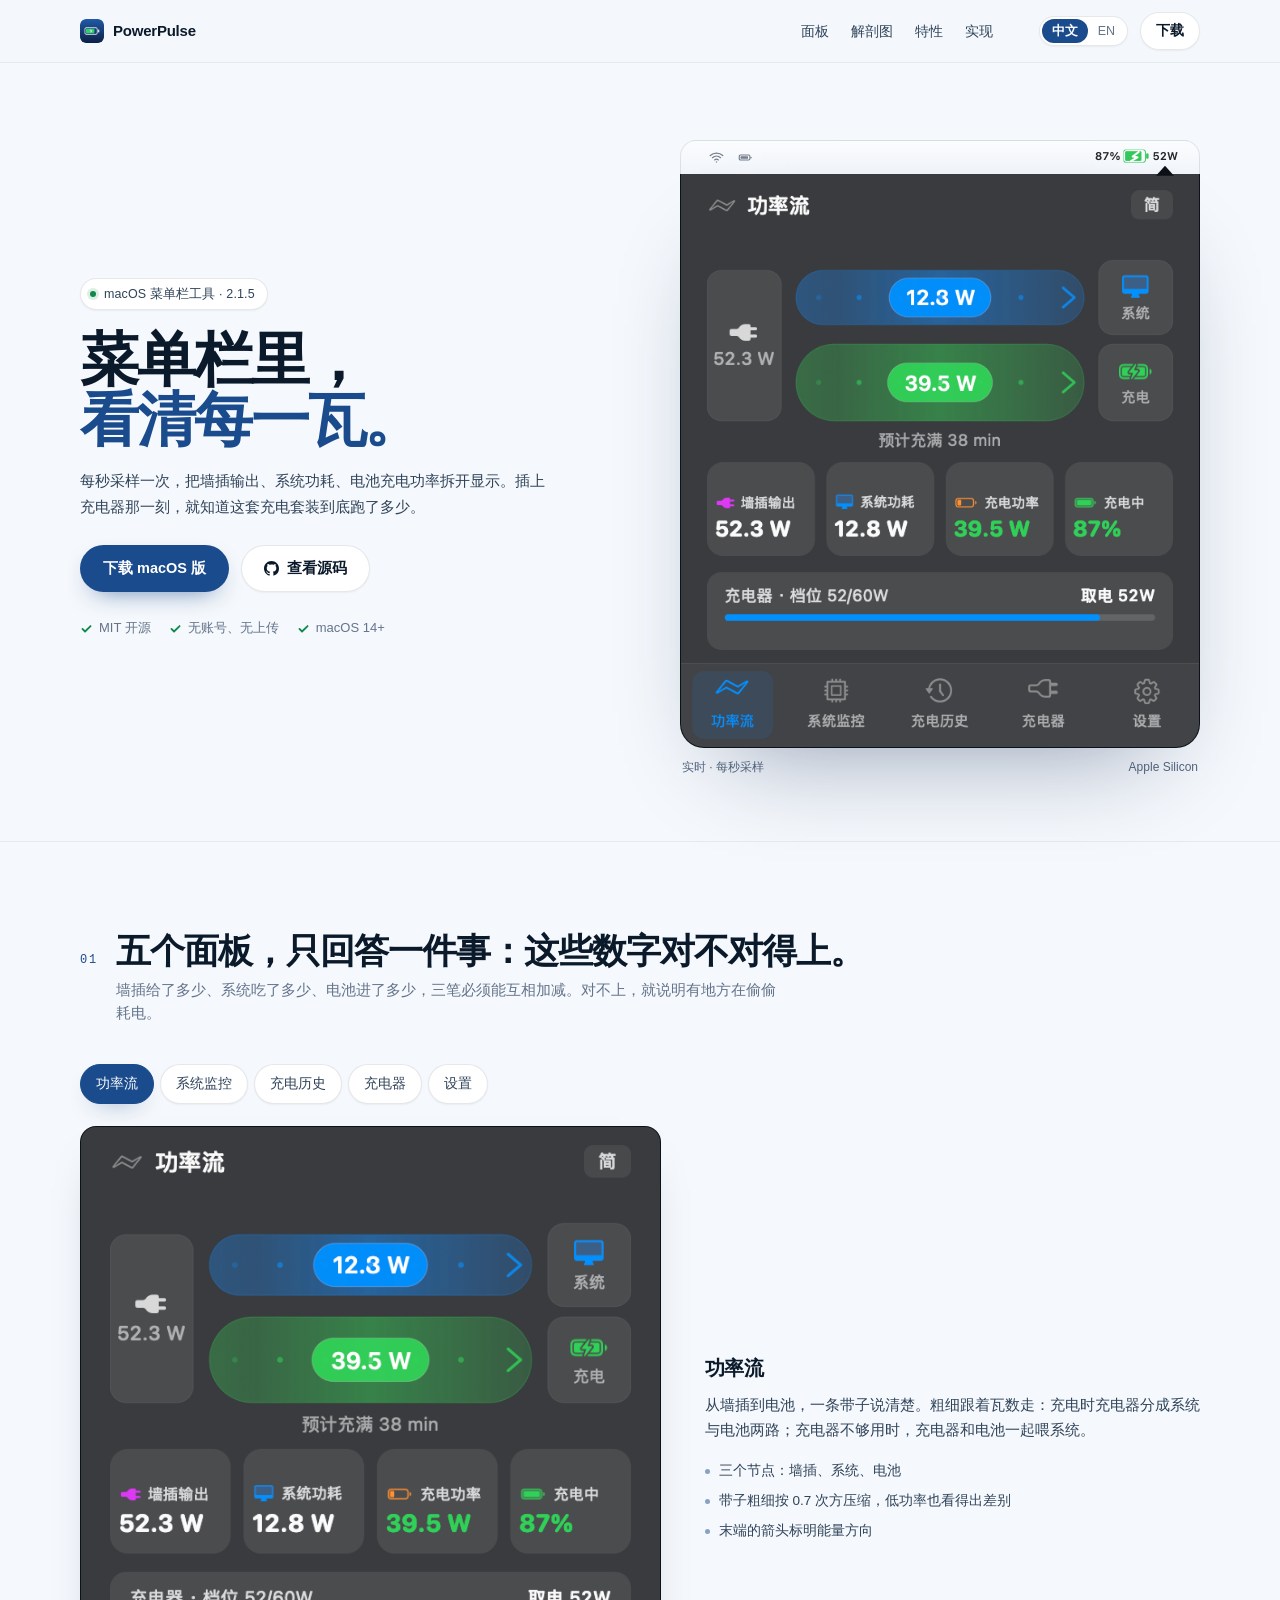
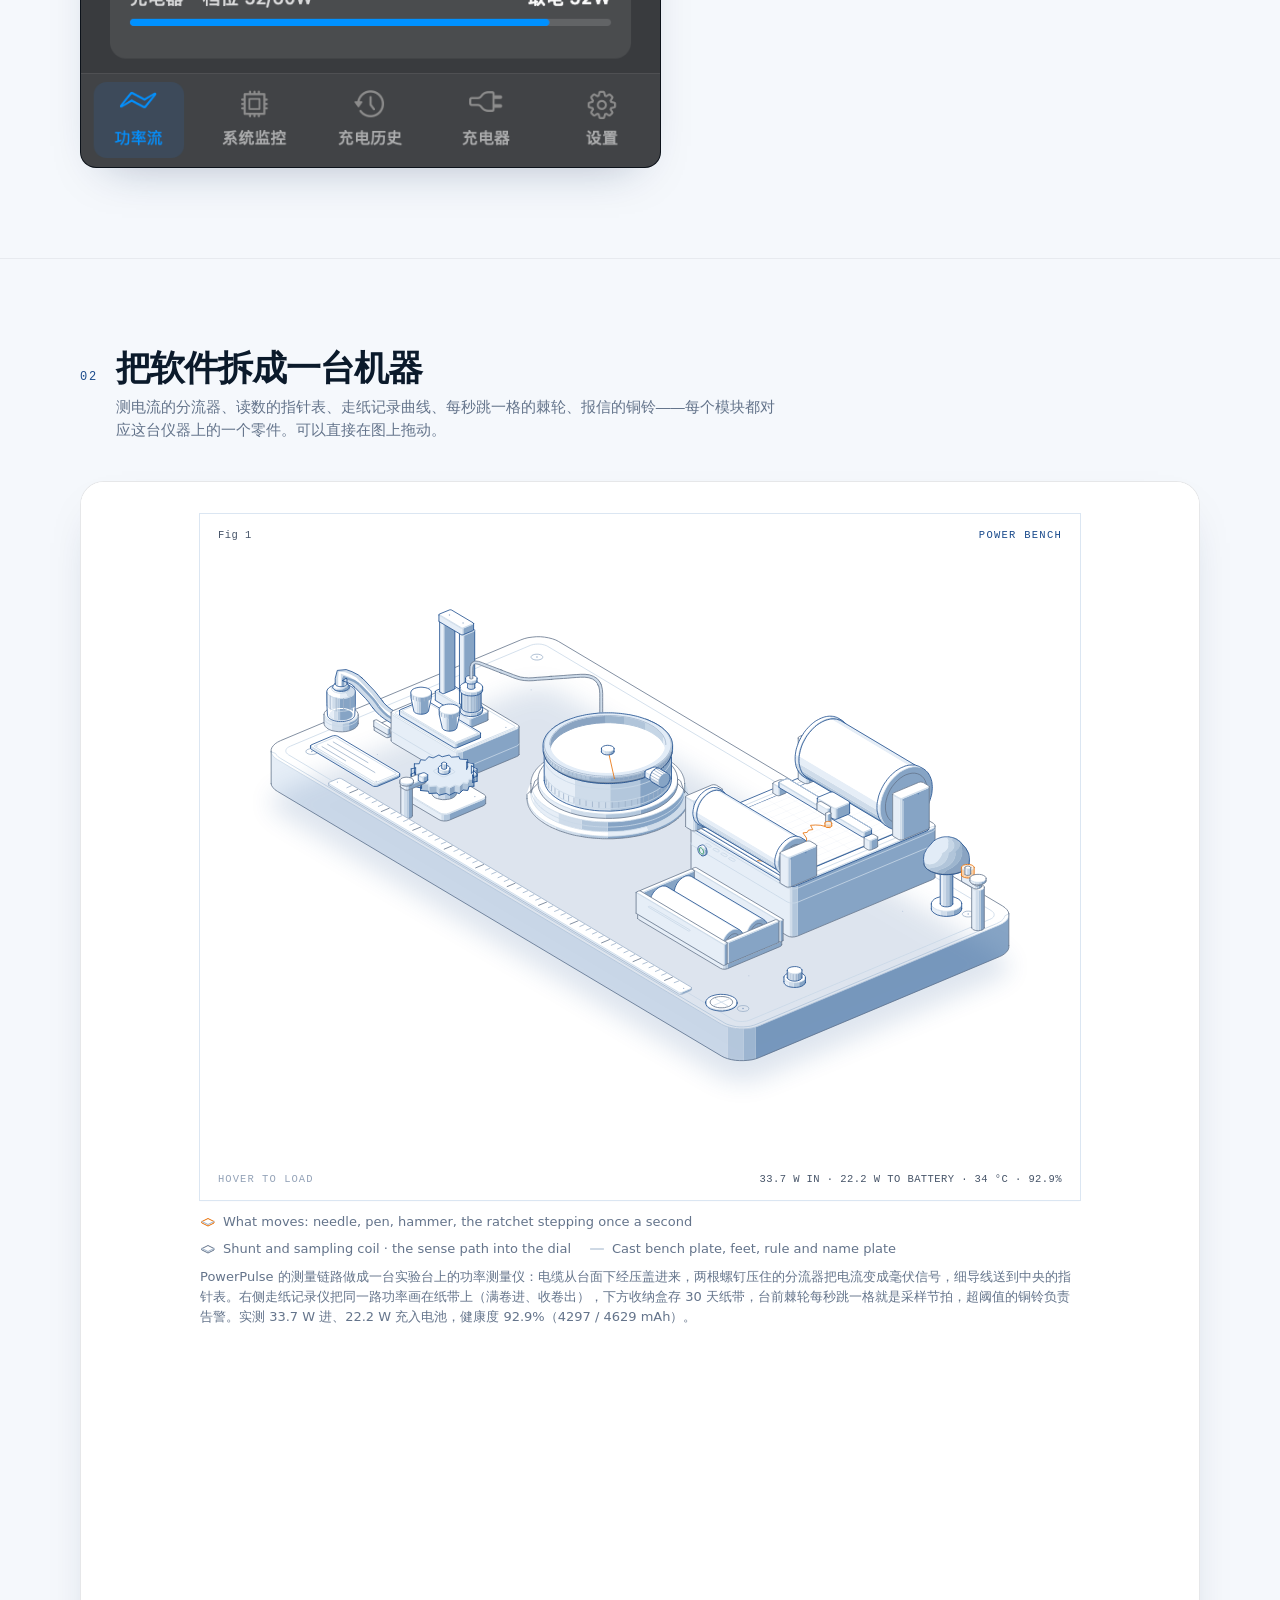
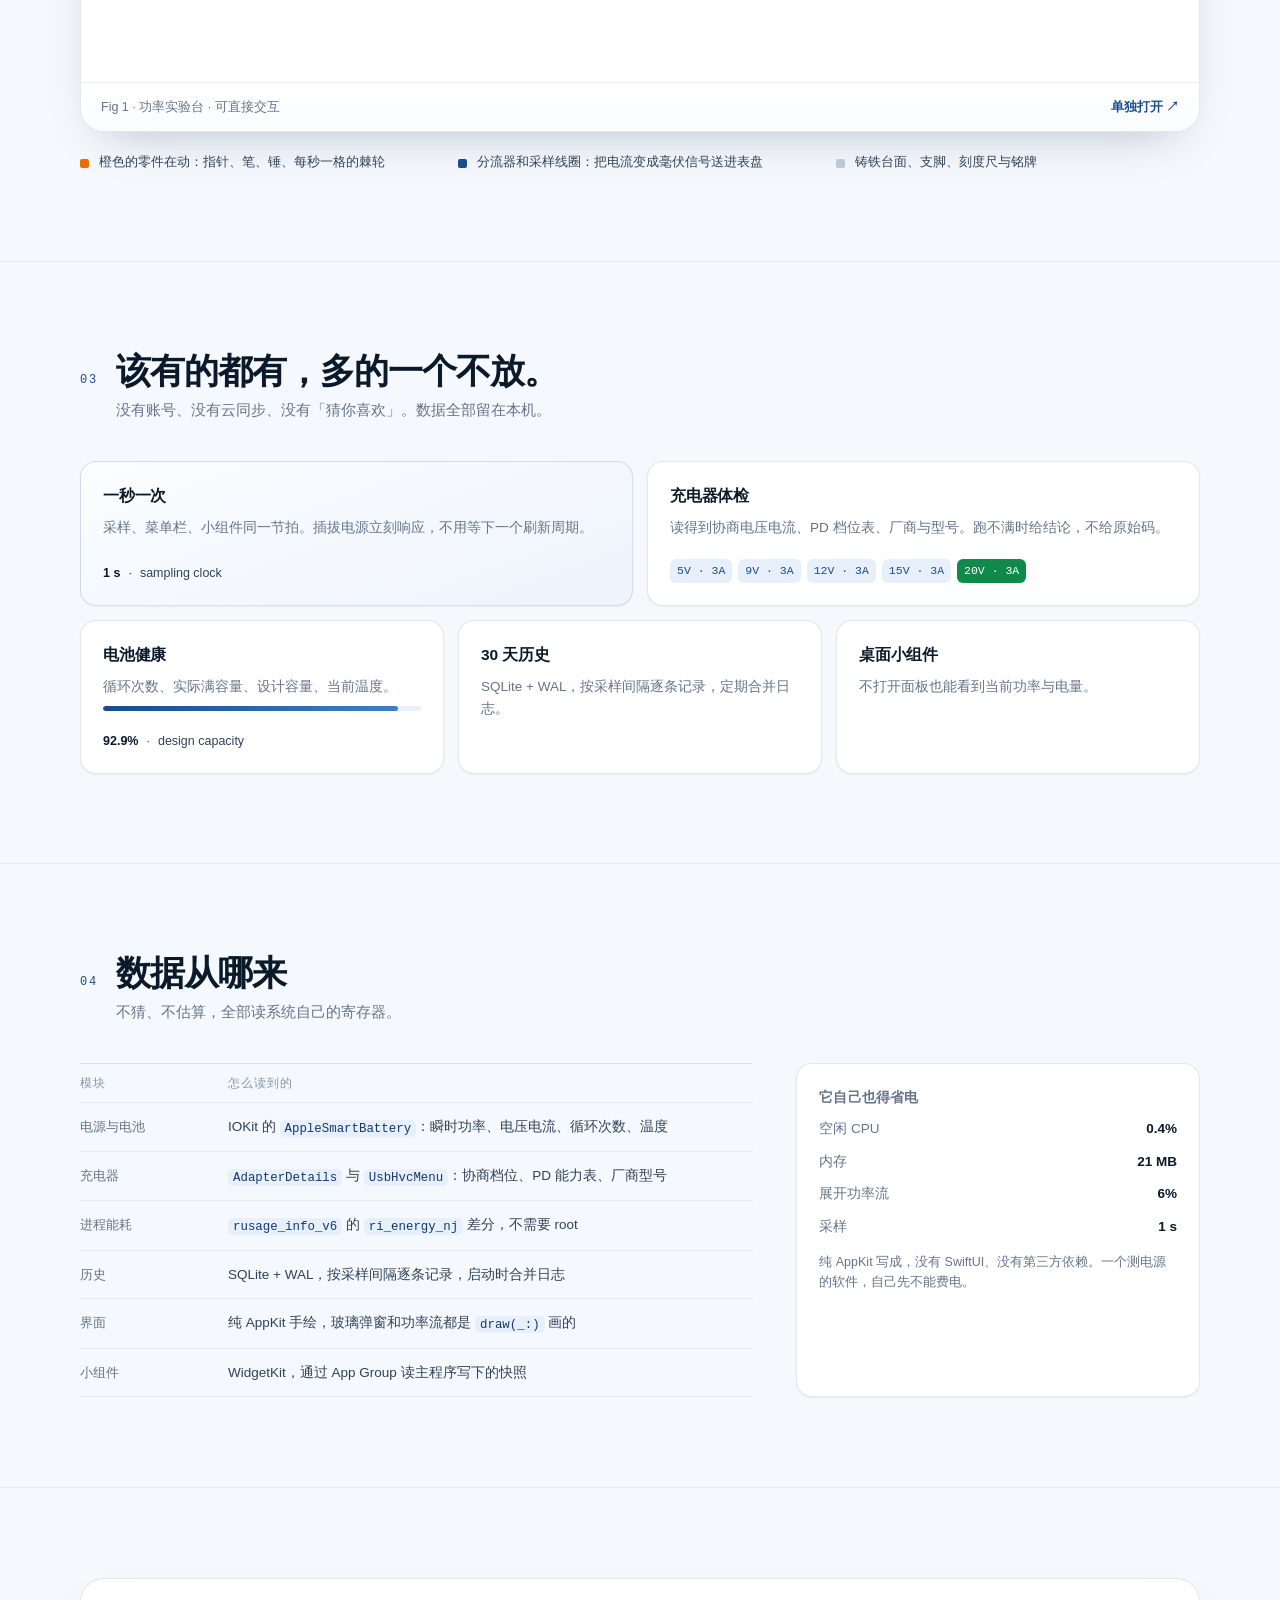
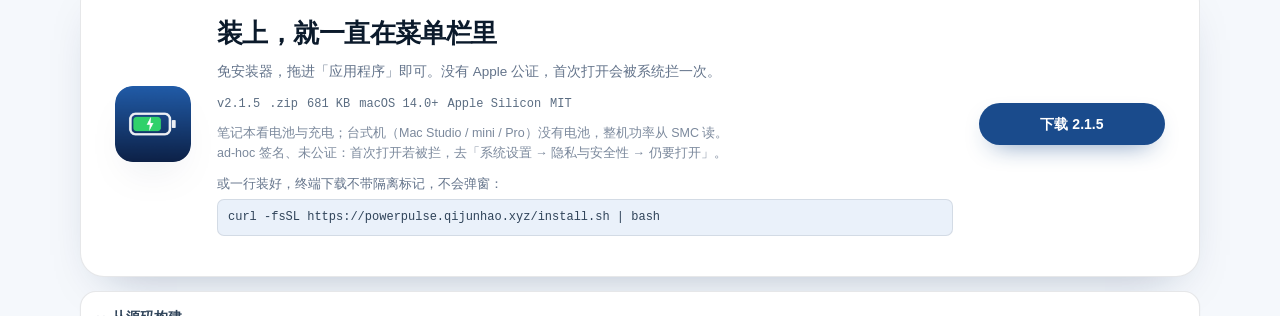
==== docs/index.html @ ae57d36d "fix(history): 累计充入把睡眠空档也积分了；曲线按真实时间放点 - currentSession/daily 的积分间隔没有上限：合盖一晚中间没采样，那几小时   照样按 40W 乘进去，" ====
<!DOCTYPE html>
<html lang="zh-CN">
<head>
<meta charset="utf-8">
<meta name="viewport" content="width=device-width,initial-scale=1">
<meta name="color-scheme" content="light">
<title>PowerPulse — macOS 菜单栏工具 · 2.1.5</title>
<meta name="description" content="每秒采样一次，把墙插输出、系统功耗、电池充电功率拆开显示。插上充电器那一刻，就知道这套充电套装到底跑了多少。">
<meta property="og:title" content="PowerPulse — macOS 菜单栏工具 · 2.1.5">
<meta property="og:description" content="每秒采样一次，把墙插输出、系统功耗、电池充电功率拆开显示。插上充电器那一刻，就知道这套充电套装到底跑了多少。">
<meta property="og:image" content="https://powerpulse.qijunhao.xyz/img/og.png">
<meta property="og:type" content="website">
<link rel="icon" href="img/favicon.png" sizes="32x32">
<link rel="apple-touch-icon" href="img/appicon.png">
<style>
*,*::before,*::after{box-sizing:border-box}
:root{
  --paper:#f5f8fc; --paper2:#eaf1fa; --surface:#fff;
  --ink:#0b1a2b; --ink2:#2f4359; --muted:#64748b;
  --blue:#1A4B8C; --blue-deep:#123a6e; --blue-soft:#e7effa;
  --orange:#E86C00; --green:#0f8a4a;
  --line:rgba(11,26,43,.10); --line-soft:rgba(11,26,43,.06);
  --shadow-s:0 1px 2px rgba(11,26,43,.05);
  --shadow-m:0 20px 46px -26px rgba(12,38,80,.34);
  --shadow-l:0 46px 96px -48px rgba(12,38,80,.46);
  --r-s:10px; --r-m:16px; --r-l:24px;
  --mono:ui-monospace,"SF Mono",SFMono-Regular,Menlo,monospace;
  --sans:-apple-system,BlinkMacSystemFont,"SF Pro Text","PingFang SC","Noto Sans SC","Helvetica Neue",Arial,sans-serif;
}
html{-webkit-text-size-adjust:100%}
body{
  margin:0;background:var(--paper);color:var(--ink);font-family:var(--sans);
  font-size:16px;line-height:1.6;-webkit-font-smoothing:antialiased;
  text-rendering:optimizeLegibility;
}
img{max-width:100%;display:block}
a{color:inherit;text-decoration:none}
::selection{background:#cfe0f5}
:focus-visible{outline:2px solid var(--blue);outline-offset:3px;border-radius:6px}
.skip{position:absolute;left:-9999px}
.skip:focus{left:18px;top:14px;z-index:90;background:#fff;padding:9px 15px;border-radius:var(--r-s);box-shadow:var(--shadow-m)}
.wrap{width:min(1120px,calc(100% - 44px));margin-inline:auto}

/* ---------- nav ---------- */
.nav{position:sticky;top:0;z-index:50;background:rgba(245,248,252,.82);
  backdrop-filter:saturate(180%) blur(14px);border-bottom:1px solid var(--line-soft)}
.nav-in{display:flex;align-items:center;gap:26px;height:62px}
.brand{display:flex;align-items:center;gap:9px;font-weight:650;letter-spacing:-.015em;font-size:15px}
.brand img{width:24px;height:24px;border-radius:6px}
.nav-links{display:flex;gap:22px;margin-left:auto;font-size:14px;color:var(--ink2)}
.nav-links a{position:relative;padding:4px 0;transition:color .16s ease}
.nav-links a:hover{color:var(--blue)}
.nav-links a::after{content:"";position:absolute;left:0;right:100%;bottom:0;height:1.5px;
  background:var(--blue);transition:right .22s cubic-bezier(.22,.7,.3,1)}
.nav-links a:hover::after{right:0}
.nav-actions{display:flex;align-items:center;gap:12px;margin-left:20px}
.lang{display:flex;align-items:center;border:1px solid var(--line);border-radius:999px;
  padding:2px;background:#fff;font-size:12.5px;box-shadow:var(--shadow-s)}
.lang a{padding:4px 10px;border-radius:999px;color:var(--muted);transition:.16s ease;line-height:1.3}
.lang a.on{background:var(--blue);color:#fff;font-weight:600}
.btn{display:inline-flex;align-items:center;gap:8px;border-radius:999px;font-weight:600;
  font-size:14px;padding:9px 18px;border:1px solid transparent;transition:transform .15s ease,box-shadow .18s ease,background .16s ease}
.btn:active{transform:translateY(1px)}
.btn-primary{background:var(--blue);color:#fff;box-shadow:0 10px 26px -14px rgba(26,75,140,.9)}
.btn-primary:hover{background:var(--blue-deep);box-shadow:0 16px 32px -16px rgba(26,75,140,.95)}
.btn-ghost{background:#fff;border-color:var(--line);color:var(--ink);box-shadow:var(--shadow-s)}
.btn-ghost:hover{border-color:rgba(26,75,140,.32);color:var(--blue)}

/* ---------- hero ---------- */
.hero{display:grid;grid-template-columns:minmax(0,1.04fr) minmax(0,1fr);
  gap:clamp(30px,4.6vw,64px);align-items:center;
  padding:clamp(44px,6vw,84px) 0 clamp(38px,5vw,66px)}
.eyebrow{display:inline-flex;align-items:center;gap:8px;font-size:12.5px;color:var(--ink2);
  background:#fff;border:1px solid var(--line);border-radius:999px;padding:5px 12px 5px 9px;
  box-shadow:var(--shadow-s);letter-spacing:.01em}
.dot{width:6px;height:6px;border-radius:50%;background:var(--green);box-shadow:0 0 0 3px rgba(15,138,74,.14)}
h1{margin:20px 0 0;font-size:clamp(38px,4.6vw,60px);line-height:1.02;letter-spacing:-.036em;
  font-weight:680;text-wrap:balance}
h1 em{font-style:normal;color:var(--blue)}
h1 .ln{display:block}
html[lang="zh-CN"] h1 .ln{white-space:nowrap}
html[lang=en] h1{font-size:clamp(32px,3.9vw,50px)}
.nav-dl{padding:7px 15px;font-size:13.5px}
.hero-sub{margin:18px 0 0;max-width:31em;color:var(--ink2);font-size:clamp(15px,1.15vw,16.5px);line-height:1.68}
.hero-cta{display:flex;gap:12px;margin-top:26px;flex-wrap:wrap}
.hero-cta .btn{padding:11px 22px;font-size:14.5px}
.chips{display:flex;gap:18px;margin-top:26px;flex-wrap:wrap;font-size:13px;color:var(--muted)}
.chips span{display:inline-flex;align-items:center;gap:6px}
.chips svg{width:13px;height:13px;color:var(--green);flex:none}

/* 右侧：菜单栏 + 弹窗 */
.visual{position:relative}
.menubar{display:flex;align-items:center;gap:14px;padding:0 14px;height:34px;
  background:linear-gradient(#fbfcfe,#f1f5fa);border:1px solid var(--line);
  border-radius:var(--r-m) var(--r-m) 0 0;border-bottom:0;color:rgba(11,26,43,.55);font-size:12.5px}
.menubar .apple{font-size:14px;color:rgba(11,26,43,.62)}
.menubar .spacer{margin-left:auto}
.menubar svg{width:15px;height:15px}
.menubar img{height:22px;width:auto}
.shot{position:relative;border:1px solid rgba(11,26,43,.16);border-top:0;border-radius:0 0 var(--r-l) var(--r-l);
  overflow:hidden;background:#0d1117;box-shadow:var(--shadow-l)}
.shot img{width:100%;height:auto}
.visual::after{content:"";position:absolute;top:26px;right:26px;width:18px;height:10px;
  background:#0d1117;clip-path:polygon(50% 0,100% 100%,0 100%);z-index:3;pointer-events:none}
.caption{margin:10px 2px 0;font-size:12px;color:#55677e;display:flex;justify-content:space-between}

/* ---------- section frame ---------- */
.sec{padding:clamp(52px,7vw,96px) 0;border-top:1px solid var(--line-soft)}
.sec-head{display:flex;align-items:baseline;gap:18px;margin-bottom:clamp(24px,3vw,40px)}
.num{font-family:var(--mono);font-size:12px;color:var(--blue);letter-spacing:.14em;padding-top:6px}
.sec-head h2{margin:0;font-size:clamp(25px,2.7vw,36px);line-height:1.14;letter-spacing:-.028em;
  font-weight:660;text-wrap:balance}
.sec-head p{margin:8px 0 0;color:var(--muted);font-size:14.5px;max-width:46em}

/* ---------- 面板切换（纯 CSS，无 JS） ---------- */
.tabs{position:relative}
.tabs input{position:absolute;opacity:0;pointer-events:none}
.tabs-bar{display:flex;gap:6px;flex-wrap:wrap;margin-bottom:22px}
.tabs-bar label{cursor:pointer;font-size:13.5px;color:var(--ink2);padding:8px 15px;border-radius:999px;
  border:1px solid var(--line);background:#fff;transition:.16s ease;user-select:none;box-shadow:var(--shadow-s)}
.tabs-bar label:hover{color:var(--blue);border-color:rgba(26,75,140,.3)}
.tab-p{display:none;grid-template-columns:minmax(0,1.08fr) minmax(0,.92fr);
  gap:clamp(24px,3.4vw,52px);align-items:center}
#p1:checked~.tabs-bar label[for=p1],#p2:checked~.tabs-bar label[for=p2],
#p3:checked~.tabs-bar label[for=p3],#p4:checked~.tabs-bar label[for=p4],
#p5:checked~.tabs-bar label[for=p5]{background:var(--blue);color:#fff;border-color:var(--blue);
  box-shadow:0 10px 24px -16px rgba(26,75,140,.9)}
#p1:checked~.tabs-body .tab-p[data-i="1"],#p2:checked~.tabs-body .tab-p[data-i="2"],
#p3:checked~.tabs-body .tab-p[data-i="3"],#p4:checked~.tabs-body .tab-p[data-i="4"],
#p5:checked~.tabs-body .tab-p[data-i="5"]{display:grid}
.tab-shot{margin:0;border-radius:var(--r-m);overflow:hidden;background:#0d1117;
  border:1px solid rgba(11,26,43,.14);box-shadow:var(--shadow-m)}
.tab-shot img{width:100%;height:auto}
.tab-copy h3{margin:0;font-size:20px;letter-spacing:-.02em;font-weight:640}
.tab-copy p{margin:9px 0 0;color:var(--ink2);font-size:14.5px;line-height:1.7}
.facts{list-style:none;margin:18px 0 0;padding:0;display:grid;gap:9px}
.facts li{display:flex;gap:9px;font-size:13.5px;color:var(--ink2);line-height:1.55}
.facts li::before{content:"";flex:none;width:5px;height:5px;margin-top:8px;border-radius:50%;background:var(--blue);opacity:.5}

/* ---------- 解剖图（嵌入） ---------- */
.anatomy{border:1px solid var(--line);border-radius:var(--r-l);background:#fff;
  box-shadow:var(--shadow-m);overflow:hidden}
.anatomy iframe{display:block;width:100%;height:880px;border:0;background:#fff}
.anatomy-foot{display:flex;justify-content:space-between;gap:20px;padding:14px 20px;
  border-top:1px solid var(--line-soft);font-size:12.5px;color:var(--muted);background:linear-gradient(#fff,#fafcfe)}
.anatomy-foot a{color:var(--blue);font-weight:600}
.keys{display:grid;grid-template-columns:repeat(3,minmax(0,1fr));gap:14px;margin-top:20px}
.key{display:flex;gap:10px;font-size:13px;color:var(--ink2);line-height:1.55}
.key i{flex:none;width:9px;height:9px;margin-top:7px;border-radius:2px}
.key i.k1{background:var(--orange)}
.key i.k2{background:var(--blue)}
.key i.k3{background:#b9c9dc}

/* ---------- bento ---------- */
.bento{display:grid;grid-template-columns:repeat(6,minmax(0,1fr));gap:14px}
.cell{background:#fff;border:1px solid var(--line);border-radius:var(--r-m);padding:22px;
  box-shadow:var(--shadow-s);display:flex;flex-direction:column;gap:8px}
.cell h3{margin:0;font-size:15.5px;font-weight:640;letter-spacing:-.012em}
.cell p{margin:0;color:var(--muted);font-size:13.5px;line-height:1.62}
.cell.w3{grid-column:span 3}
.cell.w2{grid-column:span 2}
.cell.tint{background:linear-gradient(160deg,#fbfdff,#eef4fc);border-color:rgba(26,75,140,.16)}
.pill-row{display:flex;gap:6px;flex-wrap:wrap;margin-top:auto;padding-top:12px}
.pill{font-family:var(--mono);font-size:11.5px;color:var(--blue);background:var(--blue-soft);
  border-radius:6px;padding:3px 7px}
.pill.now{background:var(--green);color:#fff}
.tick{display:flex;align-items:center;gap:8px;margin-top:auto;padding-top:12px;font-size:12.5px;color:var(--ink2)}
.tick b{font-weight:640;color:var(--ink)}
.bar{height:5px;border-radius:99px;background:var(--paper2);overflow:hidden;margin-top:auto}
.bar i{display:block;height:100%;width:92.9%;border-radius:99px;
  background:linear-gradient(90deg,var(--blue),#3f7fc4)}

/* ---------- 数据表 ---------- */
.specs{display:grid;grid-template-columns:minmax(0,1.25fr) minmax(0,.75fr);gap:clamp(24px,3.4vw,56px)}
.rows{margin:0;border-top:1px solid var(--line-soft)}
.rows div{display:grid;grid-template-columns:132px minmax(0,1fr);gap:16px;padding:13px 0;
  border-bottom:1px solid var(--line-soft);align-items:baseline}
.rows dt{margin:0;font-size:13px;color:var(--muted)}
.rows dd{margin:0;font-size:13.5px;color:var(--ink2);line-height:1.62}
code{font-family:var(--mono);font-size:.92em;background:var(--blue-soft);color:var(--blue-deep);
  padding:1.5px 5px;border-radius:5px}
.side{padding:22px;background:#fff;border:1px solid var(--line);border-radius:var(--r-m);box-shadow:var(--shadow-s)}
.side h3{margin:0 0 10px;font-size:14px;letter-spacing:.01em;color:var(--muted);font-weight:600}
.side dl{margin:0;display:grid;gap:11px}
.side dl div{display:flex;justify-content:space-between;gap:12px;font-size:13.5px}
.side dt{color:var(--muted)}
.side dd{margin:0;font-weight:620;font-variant-numeric:tabular-nums}
.side .note{margin:14px 0 0;font-size:12.5px;color:var(--muted);line-height:1.6}
.rows-wrap{border-top:1px solid var(--line)}
.rows-head{display:grid;grid-template-columns:132px minmax(0,1fr);gap:16px;padding:10px 0;
  font-size:11.5px;letter-spacing:.08em;text-transform:uppercase;color:#8395a8;
  border-bottom:1px solid var(--line-soft)}
.rows{border-top:0}
.build{margin-top:14px;background:#fff;border:1px solid var(--line);border-radius:var(--r-m);
  box-shadow:var(--shadow-s);overflow:hidden}
.build summary{cursor:pointer;padding:13px 18px;font-size:13.5px;font-weight:600;color:var(--ink2);
  list-style:none;display:flex;align-items:center;gap:8px}
.build summary::-webkit-details-marker{display:none}
.build summary::before{content:"›";font-size:16px;color:var(--muted);transition:transform .18s ease}
.build[open] summary::before{transform:rotate(90deg)}
.build summary:hover{color:var(--blue)}
.build pre{margin:0;border-radius:0;font-size:12px;padding:14px 18px}
pre{margin:14px 0 0;padding:14px 16px;background:#0d1522;color:#dbe7f5;border-radius:var(--r-s);
  overflow-x:auto;font-family:var(--mono);font-size:12px;line-height:1.75}
pre .u{color:#9fc2ea}
pre .c{color:#7f93ad}

/* ---------- 下载 ---------- */
.dl{display:grid;grid-template-columns:auto minmax(0,1fr) auto;gap:26px;align-items:center;
  padding:clamp(24px,3vw,34px) clamp(24px,3vw,34px) calc(clamp(24px,3vw,34px) + 6px);
  background:#fff;border:1px solid var(--line);border-radius:var(--r-l);
  box-shadow:var(--shadow-m)}
.dl img{width:76px;height:76px;border-radius:18px;box-shadow:var(--shadow-m)}
.dl h2{margin:0;font-size:clamp(20px,2.2vw,26px);letter-spacing:-.022em;font-weight:650}
.dl p{margin:7px 0 0;color:var(--muted);font-size:13.5px;line-height:1.6;max-width:44em}
.dl-note{margin-top:9px!important;font-size:12.5px!important;color:var(--muted);opacity:.85}
.dl-cmd{margin-top:11px;display:grid;gap:5px}
.dl-cmd span{font-size:12.5px;color:var(--muted)}
.dl-cmd code{font-family:ui-monospace,SFMono-Regular,Menlo,monospace;font-size:12px;line-height:1.55;
  color:var(--ink2);background:var(--paper2);border:1px solid var(--line);border-radius:7px;
  padding:8px 10px;overflow-wrap:anywhere;user-select:all}
.meta{display:flex;gap:9px;flex-wrap:wrap;margin-top:12px;font-size:12px;color:#5b6d82;font-family:var(--mono)}
.meta .sep{opacity:.45}
.dl-cta{min-width:0}
.dl-cta{display:flex;flex-direction:column;gap:9px;min-width:186px}
.dl-cta .btn{justify-content:center}

/* ---------- footer ---------- */
.foot{border-top:1px solid var(--line-soft);padding:26px 0 40px;color:var(--muted);font-size:12.5px}
.foot-in{display:flex;align-items:center;gap:16px;flex-wrap:wrap}
.foot-in .brand{font-size:13.5px;color:var(--ink2)}
.foot-links{display:flex;gap:18px;margin-left:auto}
.foot-links a:hover{color:var(--blue)}

/* ---------- 响应式 ---------- */
@media (max-width:900px){
  .hero{grid-template-columns:minmax(0,1fr);gap:34px;padding-top:36px}
  .tab-p{grid-template-columns:minmax(0,1fr);gap:20px}
  .specs{grid-template-columns:minmax(0,1fr)}
  .keys{grid-template-columns:minmax(0,1fr)}
  .cell.w3,.cell.w2{grid-column:span 6}
  .dl{grid-template-columns:auto minmax(0,1fr);gap:18px}
  .dl-cta{grid-column:1/-1;flex-direction:row}
  .dl-cta .btn{flex:1}
  .nav-links{display:none}
  .anatomy iframe{height:760px}
}
@media (max-width:560px){
  .wrap{width:calc(100% - 32px)}
  h1{font-size:clamp(32px,8.4vw,40px)}
  .hero-sub{font-size:15px}
  .tabs-bar{flex-wrap:nowrap;overflow-x:auto;padding-bottom:4px;-webkit-overflow-scrolling:touch;
    scrollbar-width:none;mask-image:linear-gradient(90deg,#000 88%,transparent)}
  .tabs-bar::-webkit-scrollbar{display:none}
  .tabs-bar label{flex:none}
  .rows div{grid-template-columns:minmax(0,1fr);gap:3px}
  .anatomy iframe{height:720px}
  .anatomy-foot{flex-direction:column;gap:6px}
  .dl{grid-template-columns:minmax(0,1fr);text-align:left}
  .dl img{width:60px;height:60px}
  .dl-cta{flex-direction:column}
}
@media (prefers-reduced-motion:reduce){*{animation:none!important;transition:none!important}}
@keyframes rise{from{transform:translateY(10px)}to{transform:none}}
.hero>*{animation:rise .7s cubic-bezier(.22,.7,.3,1) both}
.hero.visual-arm{animation-delay:.08s}
</style>
</head>
<body>
<a class="skip" href="#panels">跳到主要内容</a>

<nav class="nav"><div class="wrap nav-in">
  <a class="brand" href="index.html"><img src="img/appicon.png" alt="">PowerPulse</a>
  <div class="nav-links"><a href="#panels">面板</a><a href="#anatomy">解剖图</a><a href="#features">特性</a><a href="#specs">实现</a></div>
  <div class="nav-actions">
    <div class="lang"><a class="on" href="index.html">中文</a><a class="" href="en/index.html">EN</a></div>
    <a class="btn btn-ghost nav-dl" href="https://github.com/777cola/PowerPulse/releases/latest">下载</a>
  </div>
</div></nav>

<header class="wrap hero">
  <div>
    <span class="eyebrow"><i class="dot"></i>macOS 菜单栏工具 · 2.1.5</span>
    <h1><span class="ln">菜单栏里，</span><span class="ln"><em>看清每一瓦。</em></span></h1>
    <p class="hero-sub">每秒采样一次，把墙插输出、系统功耗、电池充电功率拆开显示。插上充电器那一刻，就知道这套充电套装到底跑了多少。</p>
    <div class="hero-cta">
      <a class="btn btn-primary" href="https://github.com/777cola/PowerPulse/releases/latest">下载 macOS 版</a>
      <a class="btn btn-ghost" href="https://github.com/777cola/PowerPulse">
        <svg width="15" height="15" viewBox="0 0 16 16" fill="currentColor"><path d="M8 0C3.58 0 0 3.58 0 8c0 3.54 2.29 6.53 5.47 7.59.4.07.55-.17.55-.38 0-.19-.01-.82-.01-1.49-2.01.37-2.53-.49-2.69-.94-.09-.23-.48-.94-.82-1.13-.28-.15-.68-.52-.01-.53.63-.01 1.08.58 1.23.82.72 1.21 1.87.87 2.33.66.07-.52.28-.87.51-1.07-1.78-.2-3.64-.89-3.64-3.95 0-.87.31-1.59.82-2.15-.08-.2-.36-1.02.08-2.12 0 0 .67-.21 2.2.82a7.4 7.4 0 0 1 2-.27c.68 0 1.36.09 2 .27 1.53-1.04 2.2-.82 2.2-.82.44 1.1.16 1.92.08 2.12.51.56.82 1.27.82 2.15 0 3.07-1.87 3.75-3.65 3.95.29.25.54.73.54 1.48 0 1.07-.01 1.93-.01 2.2 0 .21.15.46.55.38A8.01 8.01 0 0 0 16 8c0-4.42-3.58-8-8-8Z"/></svg>
        查看源码</a>
    </div>
    <div class="chips"><span><svg viewBox="0 0 16 16" fill="none" stroke="currentColor" stroke-width="2.2" stroke-linecap="round" stroke-linejoin="round"><path d="M3 8.5l3.2 3.2L13 5"/></svg>MIT 开源</span><span><svg viewBox="0 0 16 16" fill="none" stroke="currentColor" stroke-width="2.2" stroke-linecap="round" stroke-linejoin="round"><path d="M3 8.5l3.2 3.2L13 5"/></svg>无账号、无上传</span><span><svg viewBox="0 0 16 16" fill="none" stroke="currentColor" stroke-width="2.2" stroke-linecap="round" stroke-linejoin="round"><path d="M3 8.5l3.2 3.2L13 5"/></svg>macOS 14+</span></div>
  </div>
  <div class="visual">
    <div class="menubar">
      <span class="apple"></span>
      <svg viewBox="0 0 24 24" fill="none" stroke="currentColor" stroke-width="2" stroke-linecap="round"><path d="M2 8.8a15 15 0 0 1 20 0"/><path d="M5.5 12.3a10 10 0 0 1 13 0"/><path d="M9 15.8a5 5 0 0 1 6 0"/><circle cx="12" cy="19" r="1.1" fill="currentColor" stroke="none"/></svg>
      <svg viewBox="0 0 24 24" fill="none" stroke="currentColor" stroke-width="1.8"><rect x="2" y="8" width="17" height="8" rx="2"/><path d="M21 11v2"/><rect x="4" y="10" width="12" height="4" rx="1" fill="currentColor" stroke="none"/></svg>
      <span class="spacer"></span>
      <img src="img/statusitem.png" alt="PowerPulse menu bar item">
    </div>
    <div class="shot"><img src="img/panel-flow.png" alt="PowerPulse power flow panel" width="640" height="932"></div>
    <div class="caption"><span>实时 · 每秒采样</span><span>Apple Silicon</span></div>
  </div>
</header>

<main>
<section class="sec" id="panels"><div class="wrap">
  <div class="sec-head"><span class="num">01</span><div><h2>五个面板，只回答一件事：这些数字对不对得上。</h2><p>墙插给了多少、系统吃了多少、电池进了多少，三笔必须能互相加减。对不上，就说明有地方在偷偷耗电。</p></div></div>
  <div class="tabs"><input type="radio" name="panel" id="p1" checked><input type="radio" name="panel" id="p2"><input type="radio" name="panel" id="p3"><input type="radio" name="panel" id="p4"><input type="radio" name="panel" id="p5">
    <div class="tabs-bar"><label for="p1">功率流</label><label for="p2">系统监控</label><label for="p3">充电历史</label><label for="p4">充电器</label><label for="p5">设置</label></div>
    <div class="tabs-body">
        <article class="tab-p" data-i="1">
          <figure class="tab-shot"><img src="img/panel-flow.png" width="640" height="932"
            alt="功率流" loading="eager"></figure>
          <div class="tab-copy">
            <h3>功率流</h3>
            <p>从墙插到电池，一条带子说清楚。粗细跟着瓦数走：充电时充电器分成系统与电池两路；充电器不够用时，充电器和电池一起喂系统。</p>
            <ul class="facts"><li>三个节点：墙插、系统、电池</li><li>带子粗细按 0.7 次方压缩，低功率也看得出差别</li><li>末端的箭头标明能量方向</li></ul>
          </div>
        </article>
        <article class="tab-p" data-i="2">
          <figure class="tab-shot"><img src="img/panel-monitor.png" width="640" height="932"
            alt="系统监控" loading="lazy"></figure>
          <div class="tab-copy">
            <h3>系统监控</h3>
            <p>CPU、GPU、内存占用，加上一份按能耗排序的进程榜。</p>
            <ul class="facts"><li>CPU / GPU / 内存三项实时曲线</li><li>进程榜读 rusage_info_v6，不需要 root</li><li>能耗按差分成瓦显示</li></ul>
          </div>
        </article>
        <article class="tab-p" data-i="3">
          <figure class="tab-shot"><img src="img/panel-history.png" width="640" height="932"
            alt="充电历史" loading="lazy"></figure>
          <div class="tab-copy">
            <h3>充电历史</h3>
            <p>最近一次充进去多少 Wh，近一周每天多少，一条 CSV 导出。</p>
            <ul class="facts"><li>SQLite 落盘，跨天不丢</li><li>最近一次充电结束后仍然保留</li><li>导出失败会直接说原因，不会假装成功</li></ul>
          </div>
        </article>
        <article class="tab-p" data-i="4">
          <figure class="tab-shot"><img src="img/panel-adapter.png" width="640" height="932"
            alt="充电器" loading="lazy"></figure>
          <div class="tab-copy">
            <h3>充电器</h3>
            <p>协商到几伏几安、支持哪些 PD 档位、为什么没跑满。</p>
            <ul class="facts"><li>读出厂商与型号（部分充电器不上报）</li><li>PD 档位表标出当前使用的那一档</li><li>跑不满时给结论：涓流、温控、还是线材</li></ul>
          </div>
        </article>
        <article class="tab-p" data-i="5">
          <figure class="tab-shot"><img src="img/panel-settings.png" width="640" height="932"
            alt="设置" loading="lazy"></figure>
          <div class="tab-copy">
            <h3>设置</h3>
            <p>采样间隔、历史保留、通知阈值、菜单栏显示与语言。</p>
            <ul class="facts"><li>菜单栏可显示图标 + 百分比 + 功率</li><li>低电量、充满、高温、慢充四类通知</li><li>简体 / 繁體 / English</li></ul>
          </div>
        </article></div>
  </div>
</div></section>

<section class="sec" id="anatomy"><div class="wrap">
  <div class="sec-head"><span class="num">02</span><div><h2>把软件拆成一台机器</h2><p>测电流的分流器、读数的指针表、走纸记录曲线、每秒跳一格的棘轮、报信的铜铃——每个模块都对应这台仪器上的一个零件。可以直接在图上拖动。</p></div></div>
  <div class="anatomy">
    <iframe id="pb" src="assets/powerbench.html?embed=1" title="PowerPulse anatomy" loading="lazy" height="880" scrolling="no"></iframe>
    <div class="anatomy-foot"><span>Fig 1 · 功率实验台 · 可直接交互</span><a href="assets/powerbench.html">单独打开 ↗</a></div>
  </div>
  <div class="keys"><div class="key"><i class="k1"></i><span>橙色的零件在动：指针、笔、锤、每秒一格的棘轮</span></div><div class="key"><i class="k2"></i><span>分流器和采样线圈：把电流变成毫伏信号送进表盘</span></div><div class="key"><i class="k3"></i><span>铸铁台面、支脚、刻度尺与铭牌</span></div></div>
</div></section>

<section class="sec" id="features"><div class="wrap">
  <div class="sec-head"><span class="num">03</span><div><h2>该有的都有，多的一个不放。</h2><p>没有账号、没有云同步、没有「猜你喜欢」。数据全部留在本机。</p></div></div>
  <div class="bento"><div class="cell w3 tint"><h3>一秒一次</h3><p>采样、菜单栏、小组件同一节拍。插拔电源立刻响应，不用等下一个刷新周期。</p><div class="tick"><b>1 s</b><span>·</span><span>sampling clock</span></div></div><div class="cell w3"><h3>充电器体检</h3><p>读得到协商电压电流、PD 档位表、厂商与型号。跑不满时给结论，不给原始码。</p><div class="pill-row"><span class="pill">5V · 3A</span><span class="pill">9V · 3A</span><span class="pill">12V · 3A</span><span class="pill">15V · 3A</span><span class="pill now">20V · 3A</span></div></div><div class="cell w2"><h3>电池健康</h3><p>循环次数、实际满容量、设计容量、当前温度。</p><div class="bar"><i></i></div><div class="tick"><b>92.9%</b><span>·</span><span>design capacity</span></div></div><div class="cell w2"><h3>30 天历史</h3><p>SQLite + WAL，按采样间隔逐条记录，定期合并日志。</p></div><div class="cell w2"><h3>桌面小组件</h3><p>不打开面板也能看到当前功率与电量。</p></div></div>
</div></section>

<section class="sec" id="specs"><div class="wrap">
  <div class="sec-head"><span class="num">04</span><div><h2>数据从哪来</h2><p>不猜、不估算，全部读系统自己的寄存器。</p></div></div>
  <div class="specs">
    <div class="rows-wrap"><div class="rows-head"><span>模块</span><span>怎么读到的</span></div><dl class="rows"><div><dt>电源与电池</dt><dd>IOKit 的 <code>AppleSmartBattery</code>：瞬时功率、电压电流、循环次数、温度</dd></div><div><dt>充电器</dt><dd><code>AdapterDetails</code> 与 <code>UsbHvcMenu</code>：协商档位、PD 能力表、厂商型号</dd></div><div><dt>进程能耗</dt><dd><code>rusage_info_v6</code> 的 <code>ri_energy_nj</code> 差分，不需要 root</dd></div><div><dt>历史</dt><dd>SQLite + WAL，按采样间隔逐条记录，启动时合并日志</dd></div><div><dt>界面</dt><dd>纯 AppKit 手绘，玻璃弹窗和功率流都是 <code>draw(_:)</code> 画的</dd></div><div><dt>小组件</dt><dd>WidgetKit，通过 App Group 读主程序写下的快照</dd></div></dl></div>
    <div class="side">
      <h3>它自己也得省电</h3>
      <dl><div><dt>空闲 CPU</dt><dd>0.4%</dd></div><div><dt>内存</dt><dd>21 MB</dd></div><div><dt>展开功率流</dt><dd>6%</dd></div><div><dt>采样</dt><dd>1 s</dd></div></dl>
      <p class="note">纯 AppKit 写成，没有 SwiftUI、没有第三方依赖。一个测电源的软件，自己先不能费电。</p>
    </div>
  </div>
</div></section>

<section class="sec" id="download"><div class="wrap">
  <div class="dl">
    <img src="img/appicon.png" alt="PowerPulse icon">
    <div><h2>装上，就一直在菜单栏里</h2><p>免安装器，拖进「应用程序」即可。没有 Apple 公证，首次打开会被系统拦一次。</p><div class="meta"><span>v2.1.5</span><span>.zip</span><span>681 KB</span><span>macOS 14.0+</span><span>Apple Silicon</span><span>MIT</span></div><p class="dl-note">笔记本看电池与充电；台式机（Mac Studio / mini / Pro）没有电池，整机功率从 SMC 读。<br>ad-hoc 签名、未公证：首次打开若被拦，去「系统设置 → 隐私与安全性 → 仍要打开」。</p>
      <div class="dl-cmd"><span>或一行装好，终端下载不带隔离标记，不会弹窗：</span><code>curl -fsSL https://powerpulse.qijunhao.xyz/install.sh | bash</code></div></div>
    <div class="dl-cta">
      <a class="btn btn-primary" href="https://github.com/777cola/PowerPulse/releases/latest">下载 2.1.5</a>
    </div>
  </div>
  <details class="build" id="build" open>
    <summary>从源码构建</summary>
    <pre><span class="c"># 需要 macOS 14+ 与命令行工具</span>
git clone https://github.com/777cola/PowerPulse.git
cd PowerPulse &amp;&amp; ./build_app.sh
<span class="c"># 产出 PowerPulse.app 与小组件</span></pre>
  </details>
</div></section>
</main>

<footer class="foot"><div class="wrap foot-in">
  <a class="brand" href="index.html"><img src="img/appicon.png" alt="">PowerPulse</a>
  <span>© 2026 AutumnPants · PowerPulse</span>
  <div class="foot-links"><a href="https://github.com/777cola/PowerPulse">GitHub</a><a href="https://github.com/777cola/PowerPulse/issues">反馈</a><a href="https://github.com/777cola/PowerPulse/blob/main/LICENSE">MIT</a></div>
</div></footer>

<script>
(function(){
  var f=document.getElementById('pb');
  addEventListener('message',function(e){
    if(!e.data||e.data.type!=='pb-height')return;
    var h=Math.max(420,Math.min(1200,Math.round(e.data.h)+2));
    if(Math.abs(f.getBoundingClientRect().height-h)>3)f.style.height=h+'px';
  });
})();
</script>
</body>
</html>
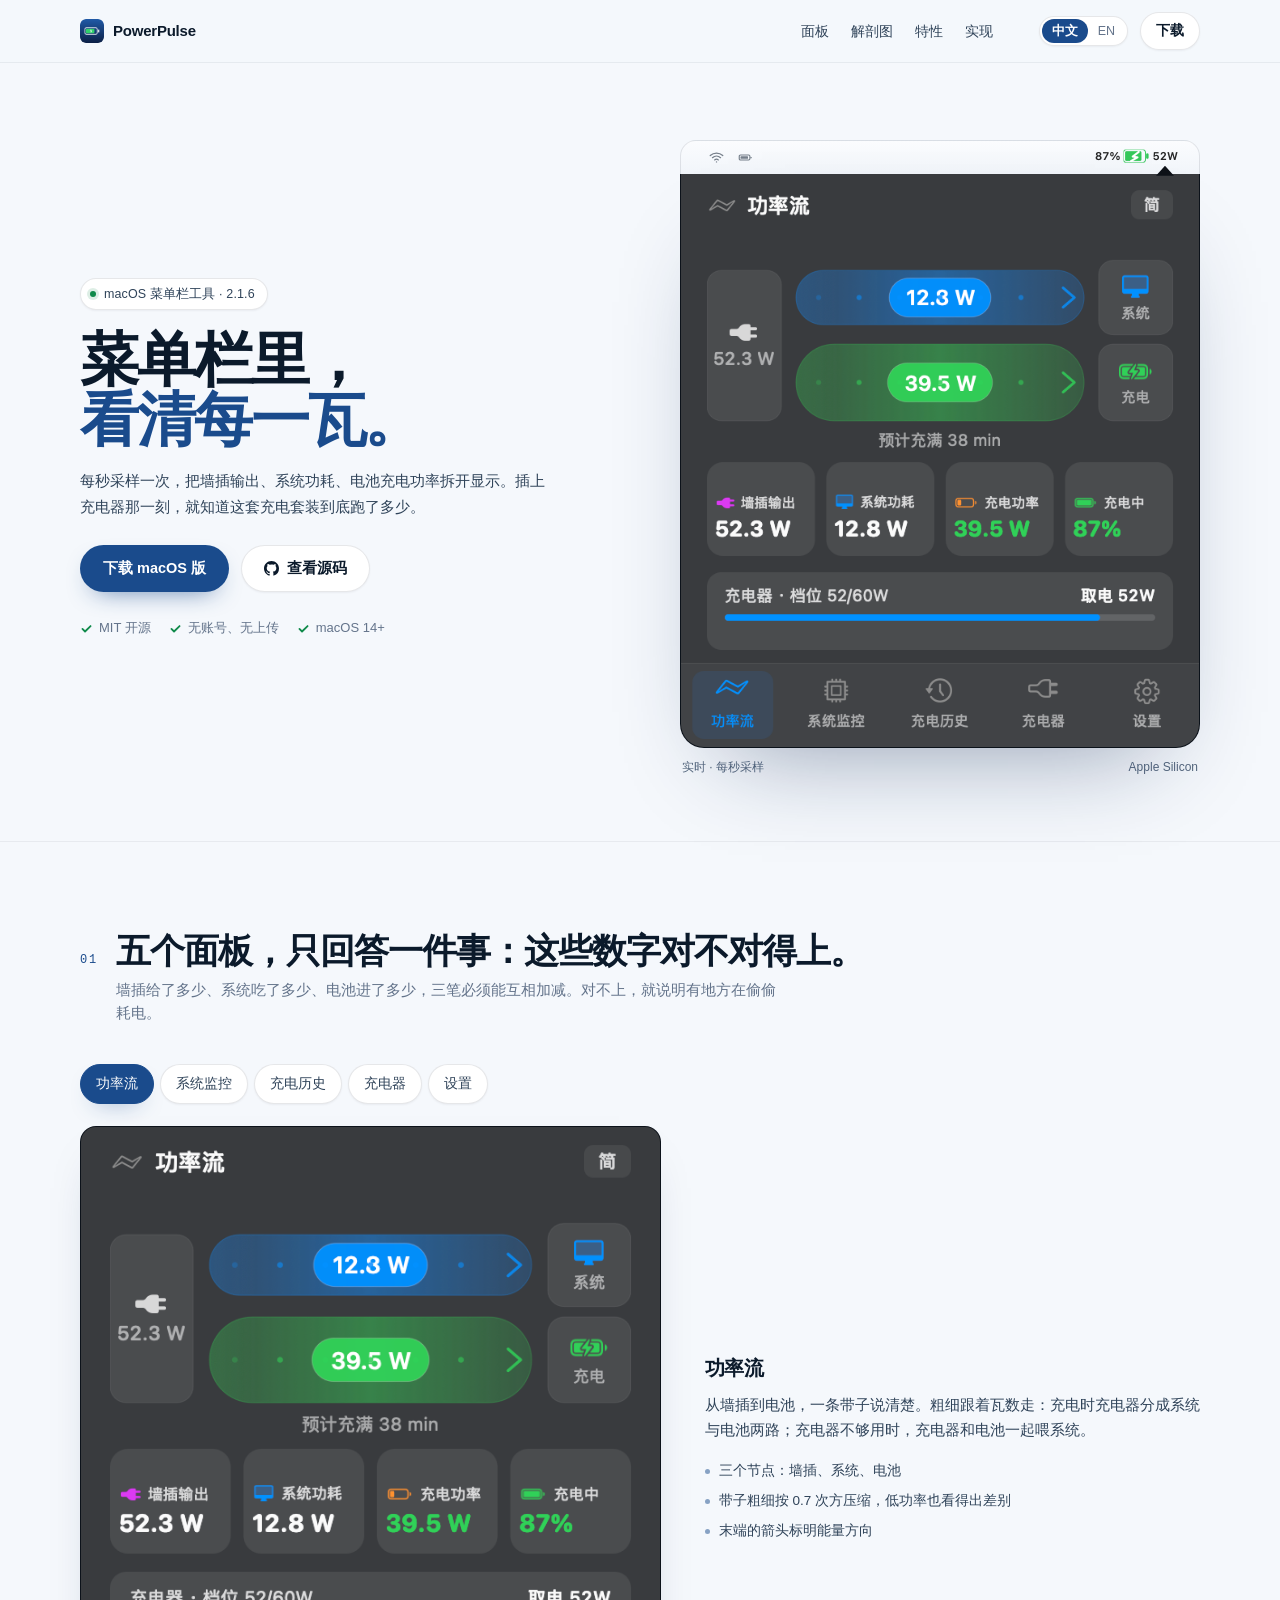
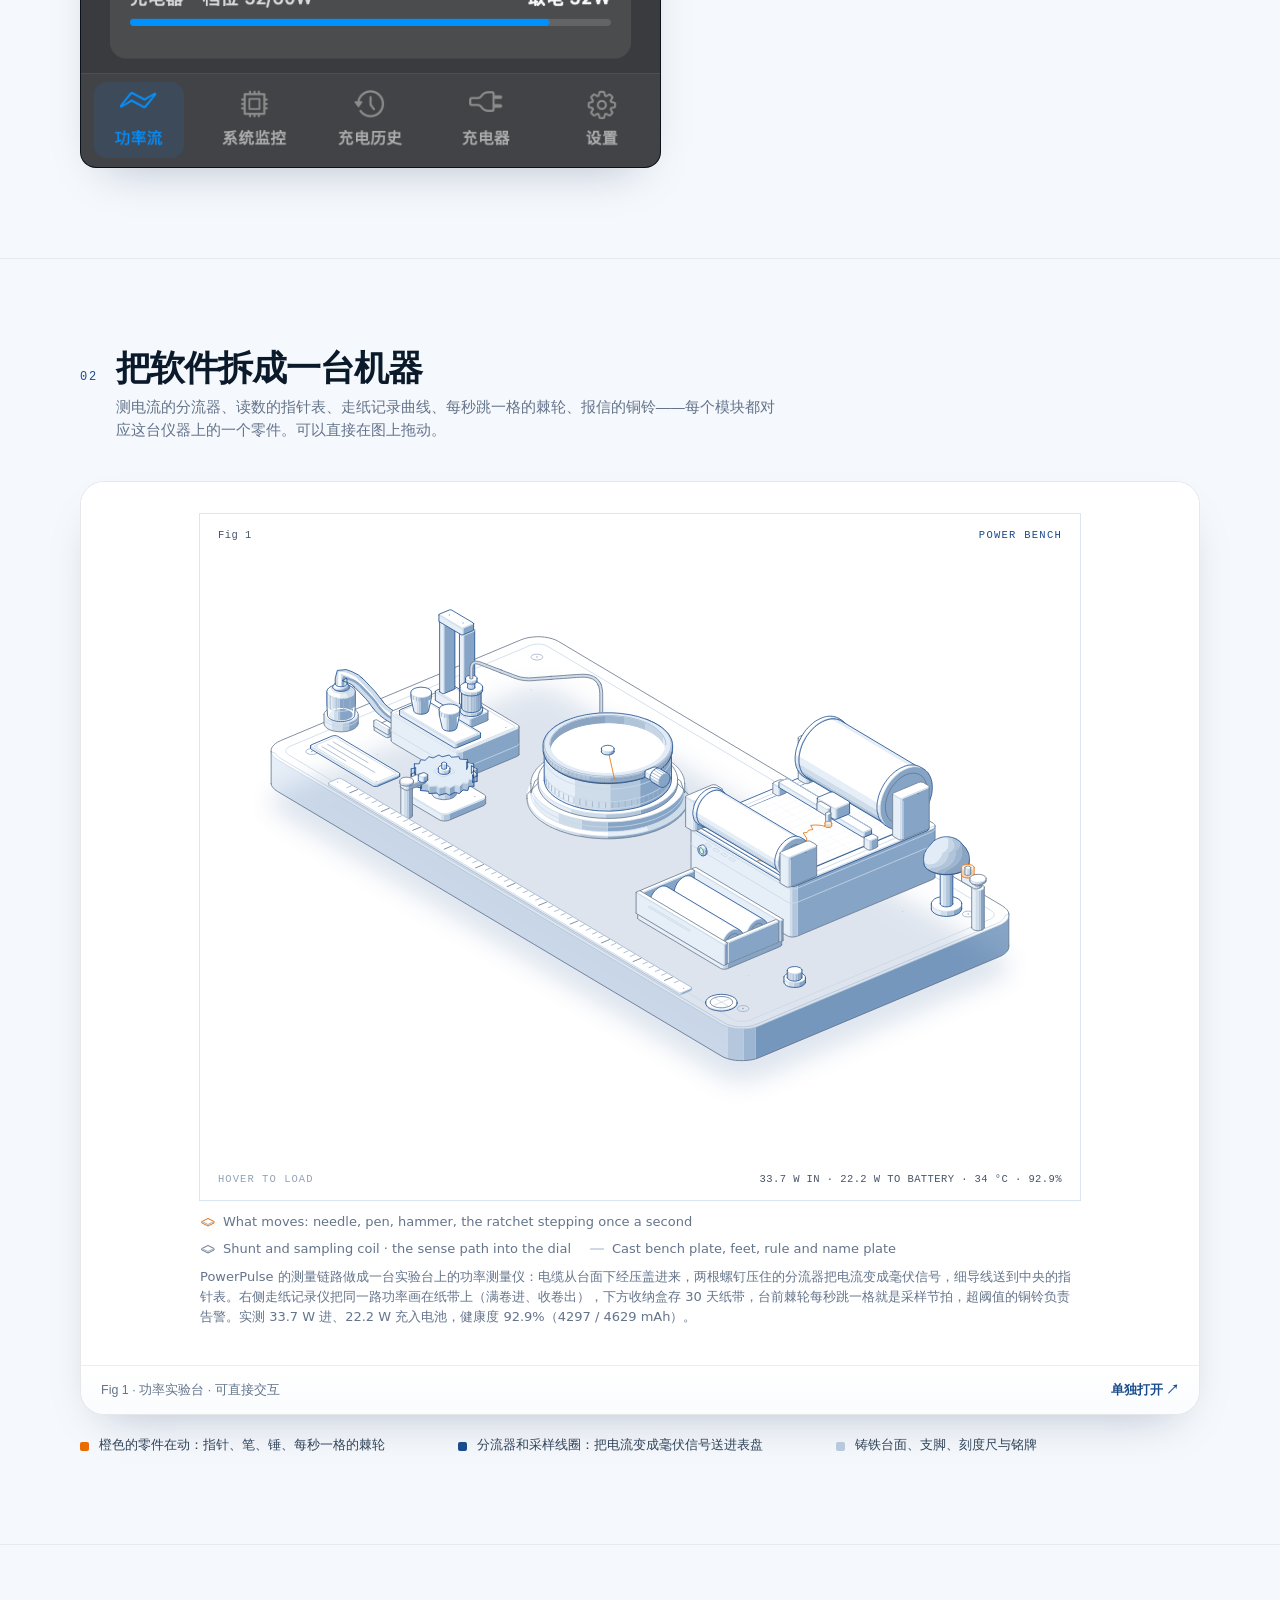
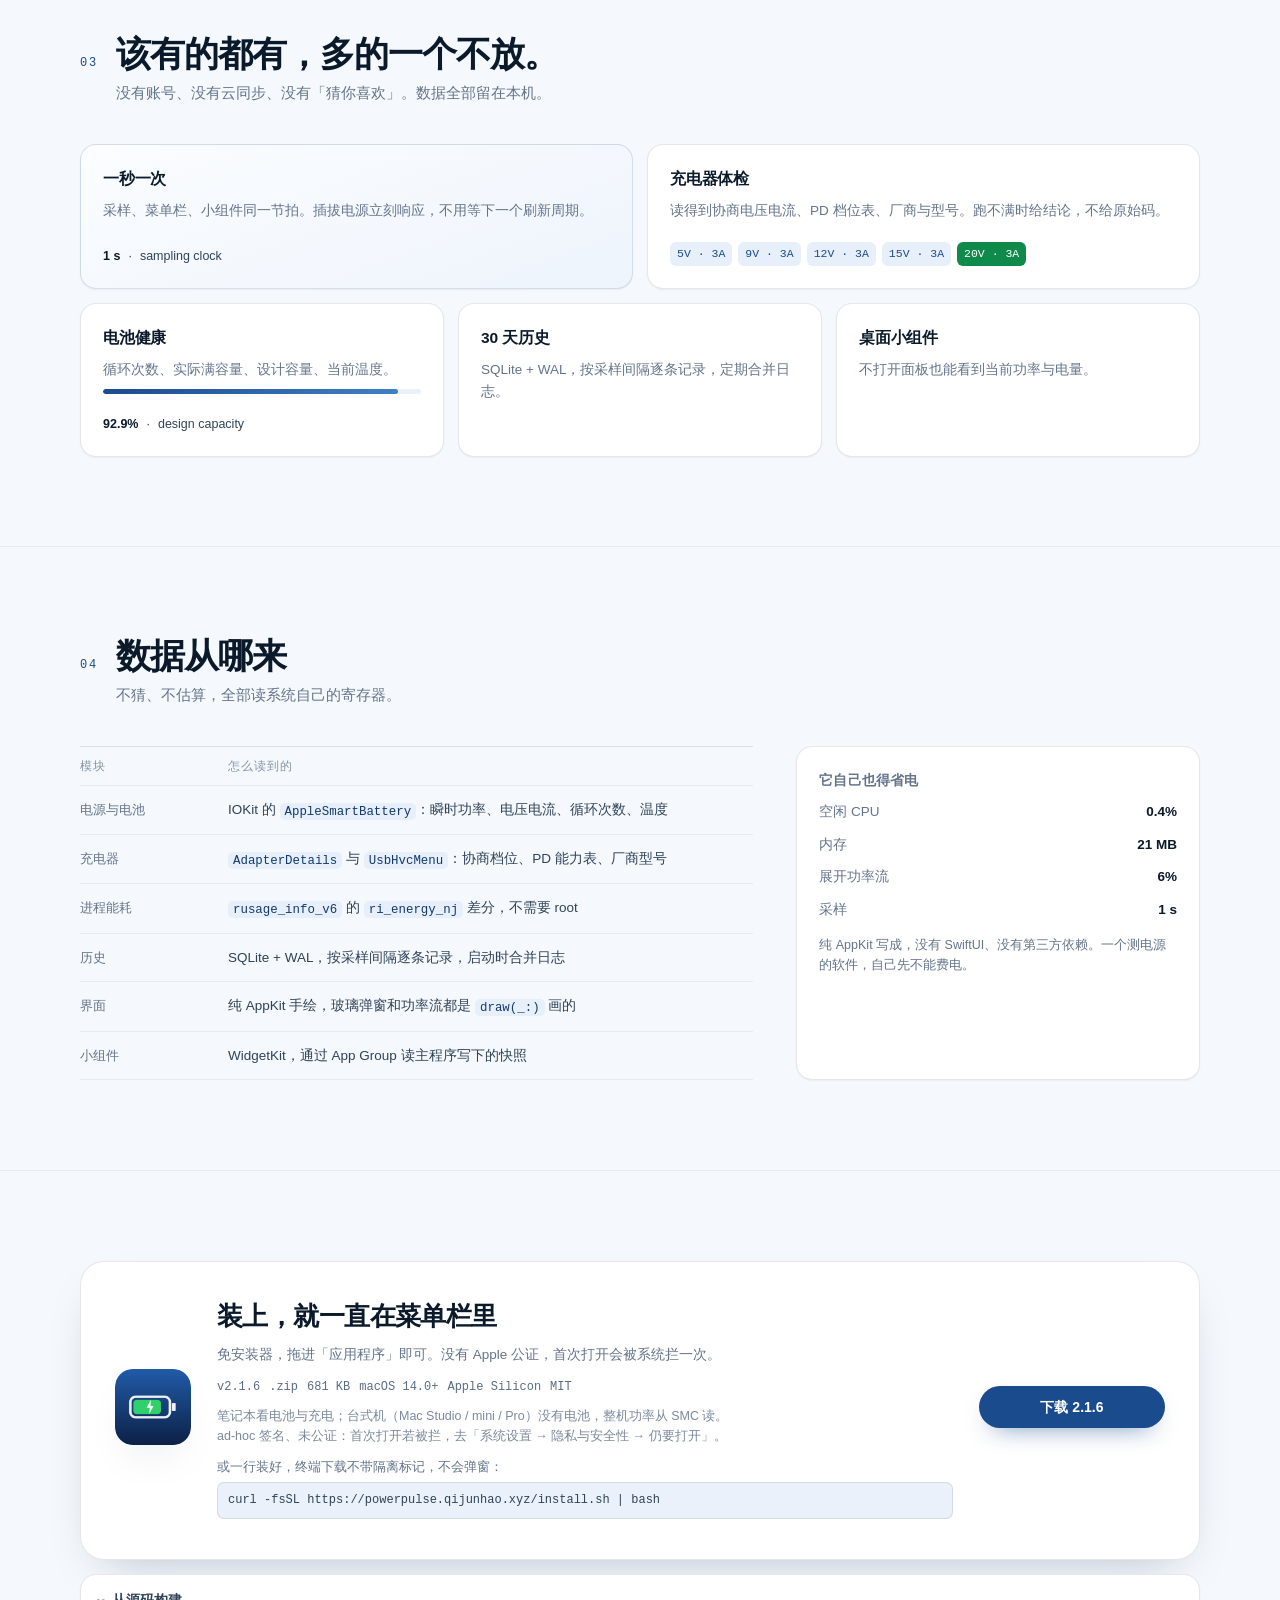
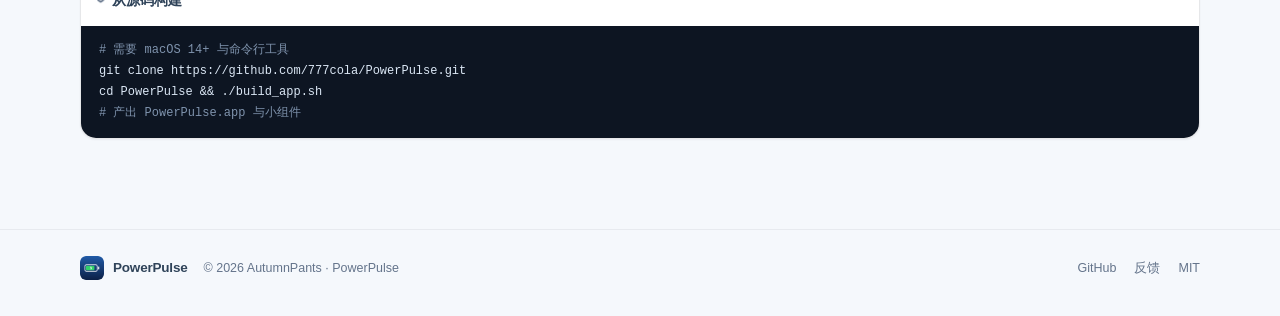
==== commit 75397741: "feat(desktop): 没有电池就不显示'充电历史''充电器'两个空页 台式机永远看不到电池数据，这两个 tab 一直是空的。tab 栏改成按 hasBattery 决定： 笔记本 5 个，台式" ====
--- a/docs/index.html
+++ b/docs/index.html
@@ -4,9 +4,9 @@
 <meta charset="utf-8">
 <meta name="viewport" content="width=device-width,initial-scale=1">
 <meta name="color-scheme" content="light">
-<title>PowerPulse — macOS 菜单栏工具 · 2.1.5</title>
+<title>PowerPulse — macOS 菜单栏工具 · 2.1.6</title>
 <meta name="description" content="每秒采样一次，把墙插输出、系统功耗、电池充电功率拆开显示。插上充电器那一刻，就知道这套充电套装到底跑了多少。">
-<meta property="og:title" content="PowerPulse — macOS 菜单栏工具 · 2.1.5">
+<meta property="og:title" content="PowerPulse — macOS 菜单栏工具 · 2.1.6">
 <meta property="og:description" content="每秒采样一次，把墙插输出、系统功耗、电池充电功率拆开显示。插上充电器那一刻，就知道这套充电套装到底跑了多少。">
 <meta property="og:image" content="https://powerpulse.qijunhao.xyz/img/og.png">
 <meta property="og:type" content="website">
@@ -280,7 +280,7 @@
 
 <header class="wrap hero">
   <div>
-    <span class="eyebrow"><i class="dot"></i>macOS 菜单栏工具 · 2.1.5</span>
+    <span class="eyebrow"><i class="dot"></i>macOS 菜单栏工具 · 2.1.6</span>
     <h1><span class="ln">菜单栏里，</span><span class="ln"><em>看清每一瓦。</em></span></h1>
     <p class="hero-sub">每秒采样一次，把墙插输出、系统功耗、电池充电功率拆开显示。插上充电器那一刻，就知道这套充电套装到底跑了多少。</p>
     <div class="hero-cta">
@@ -387,10 +387,10 @@
 <section class="sec" id="download"><div class="wrap">
   <div class="dl">
     <img src="img/appicon.png" alt="PowerPulse icon">
-    <div><h2>装上，就一直在菜单栏里</h2><p>免安装器，拖进「应用程序」即可。没有 Apple 公证，首次打开会被系统拦一次。</p><div class="meta"><span>v2.1.5</span><span>.zip</span><span>681 KB</span><span>macOS 14.0+</span><span>Apple Silicon</span><span>MIT</span></div><p class="dl-note">笔记本看电池与充电；台式机（Mac Studio / mini / Pro）没有电池，整机功率从 SMC 读。<br>ad-hoc 签名、未公证：首次打开若被拦，去「系统设置 → 隐私与安全性 → 仍要打开」。</p>
+    <div><h2>装上，就一直在菜单栏里</h2><p>免安装器，拖进「应用程序」即可。没有 Apple 公证，首次打开会被系统拦一次。</p><div class="meta"><span>v2.1.6</span><span>.zip</span><span>681 KB</span><span>macOS 14.0+</span><span>Apple Silicon</span><span>MIT</span></div><p class="dl-note">笔记本看电池与充电；台式机（Mac Studio / mini / Pro）没有电池，整机功率从 SMC 读。<br>ad-hoc 签名、未公证：首次打开若被拦，去「系统设置 → 隐私与安全性 → 仍要打开」。</p>
       <div class="dl-cmd"><span>或一行装好，终端下载不带隔离标记，不会弹窗：</span><code>curl -fsSL https://powerpulse.qijunhao.xyz/install.sh | bash</code></div></div>
     <div class="dl-cta">
-      <a class="btn btn-primary" href="https://github.com/777cola/PowerPulse/releases/latest">下载 2.1.5</a>
+      <a class="btn btn-primary" href="https://github.com/777cola/PowerPulse/releases/latest">下载 2.1.6</a>
     </div>
   </div>
   <details class="build" id="build" open>
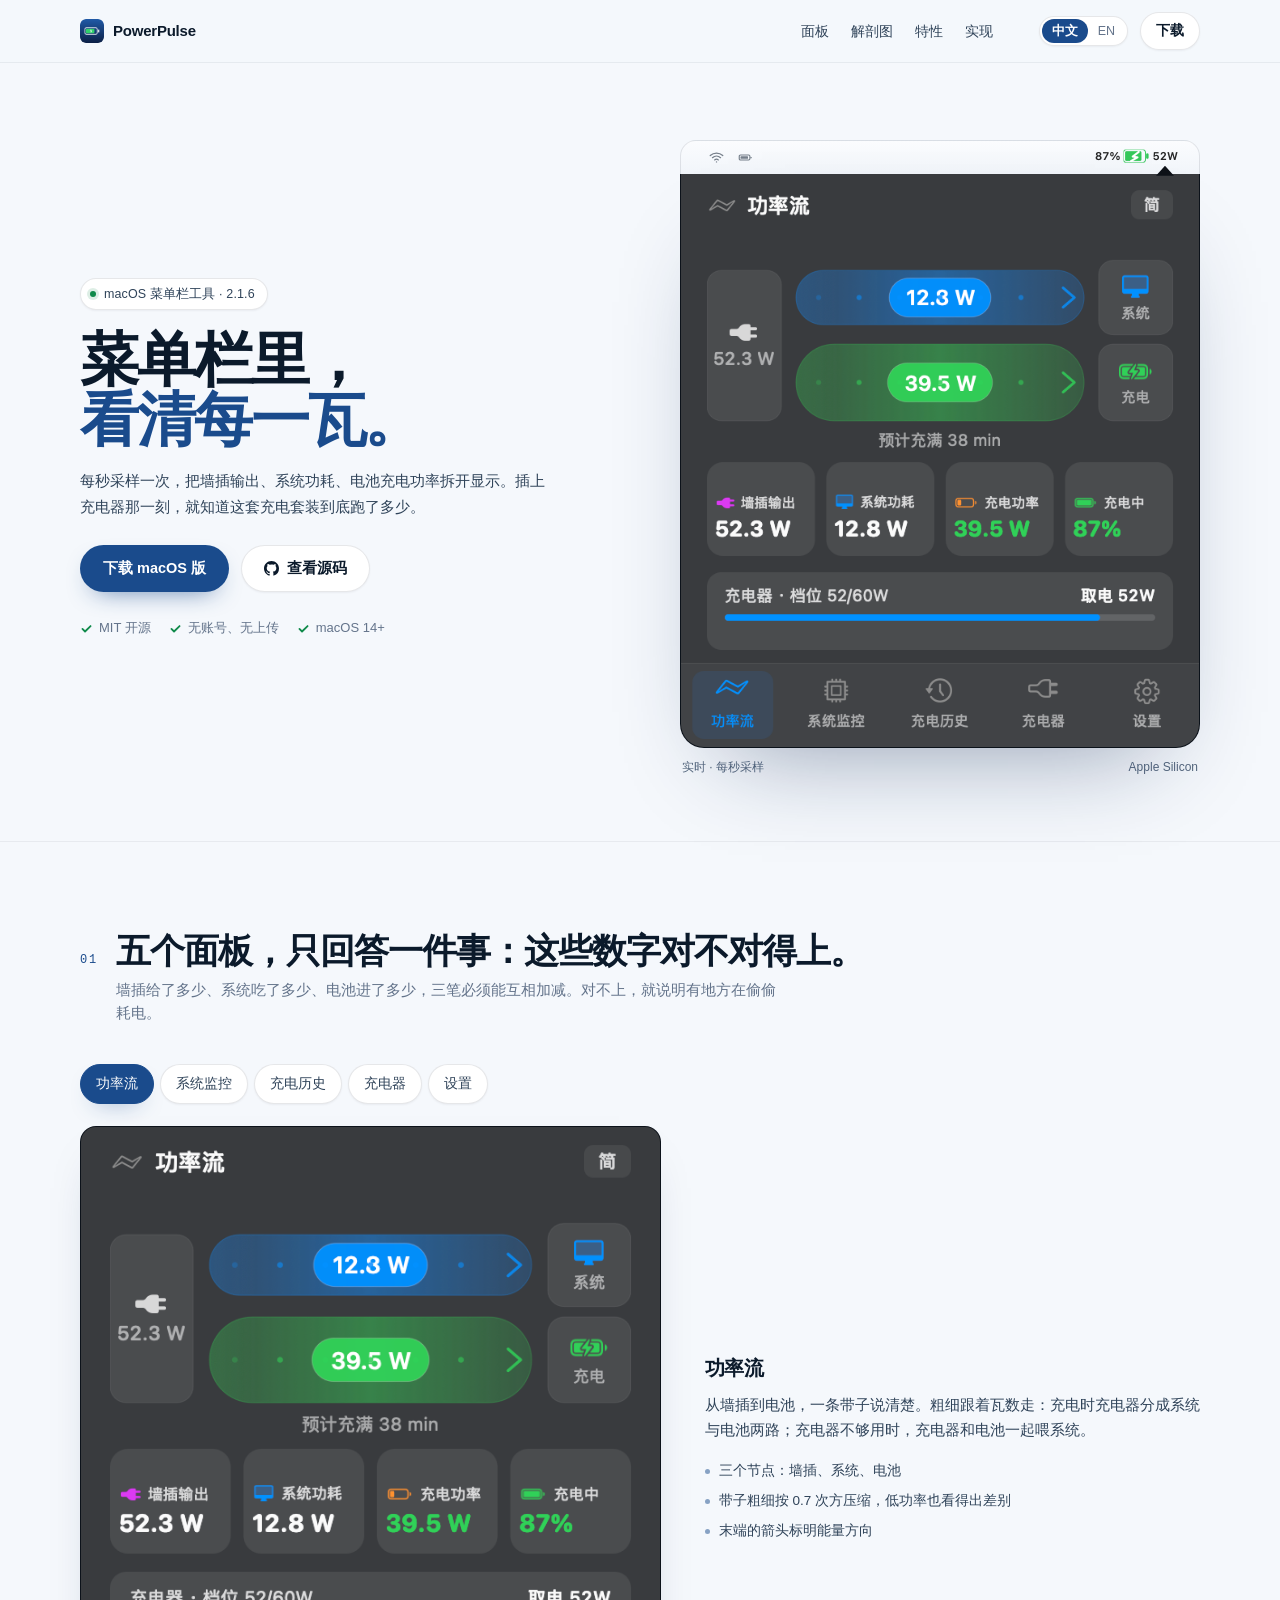
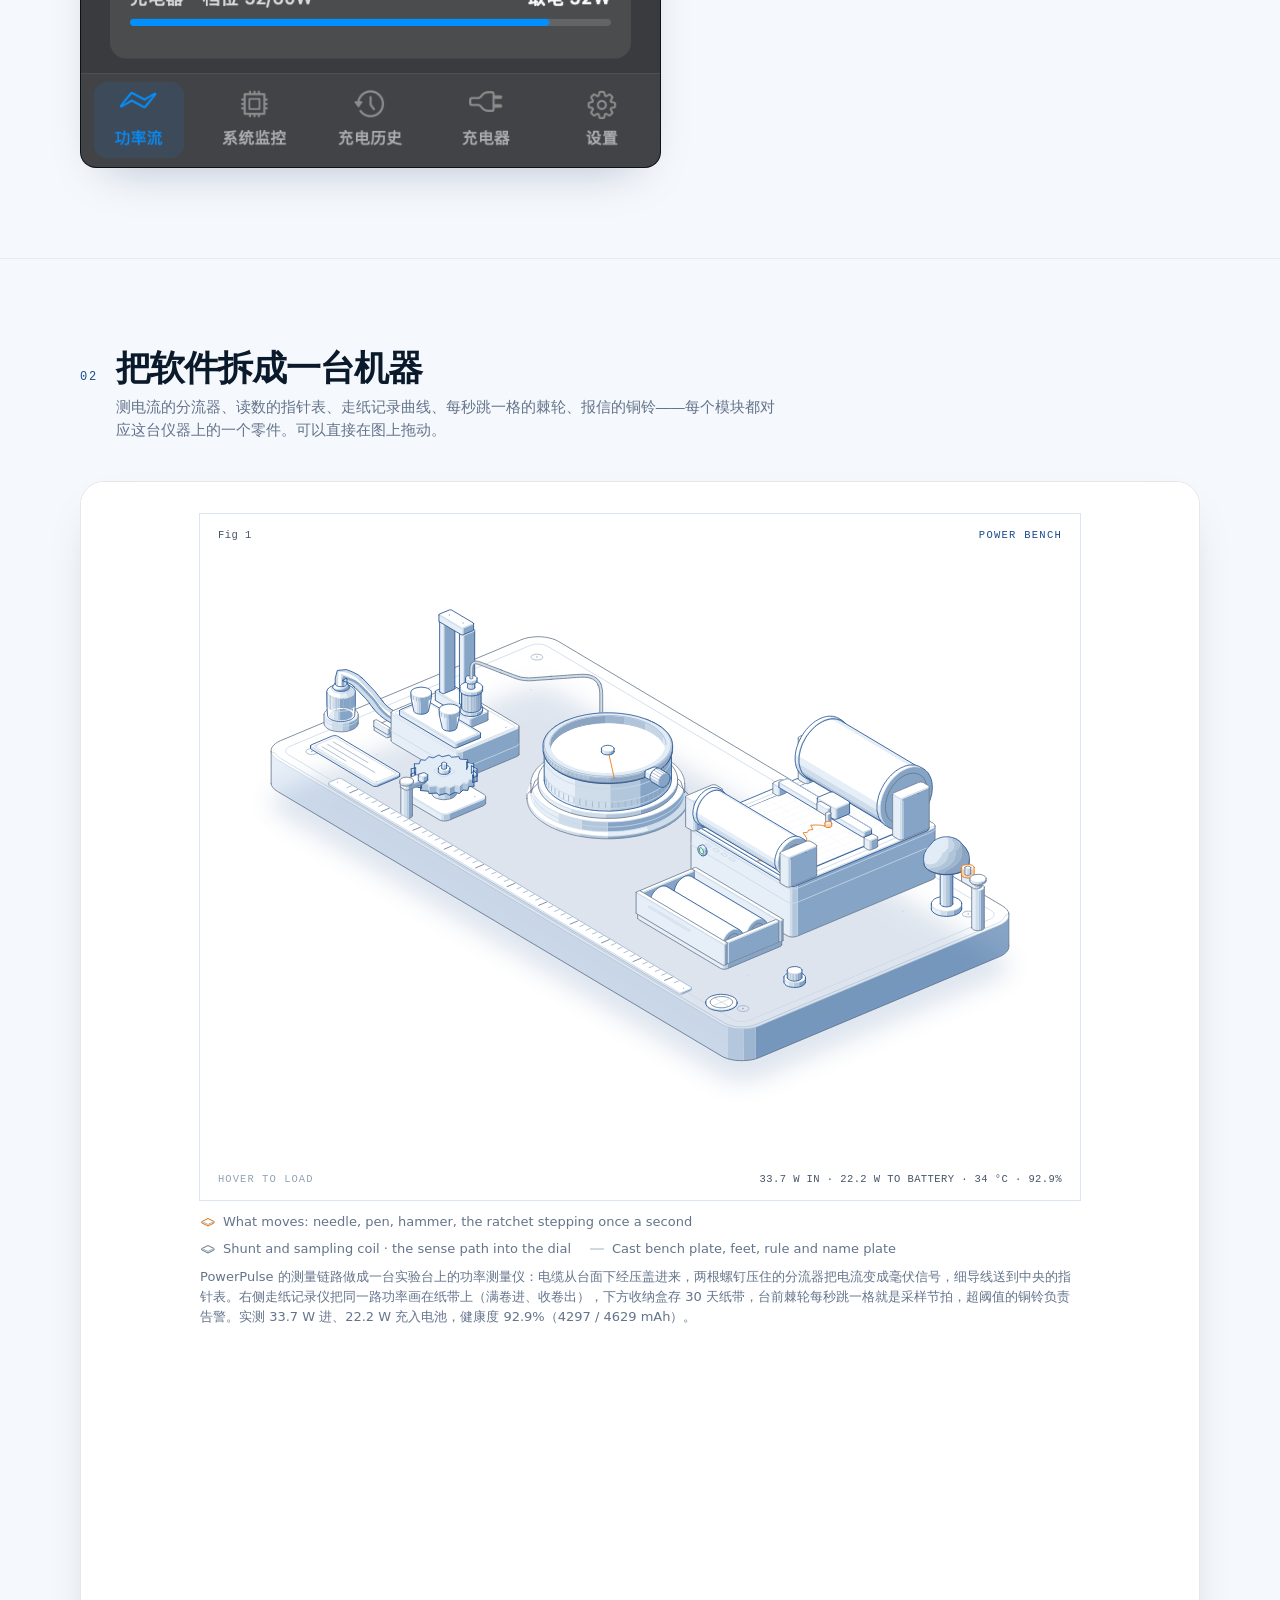
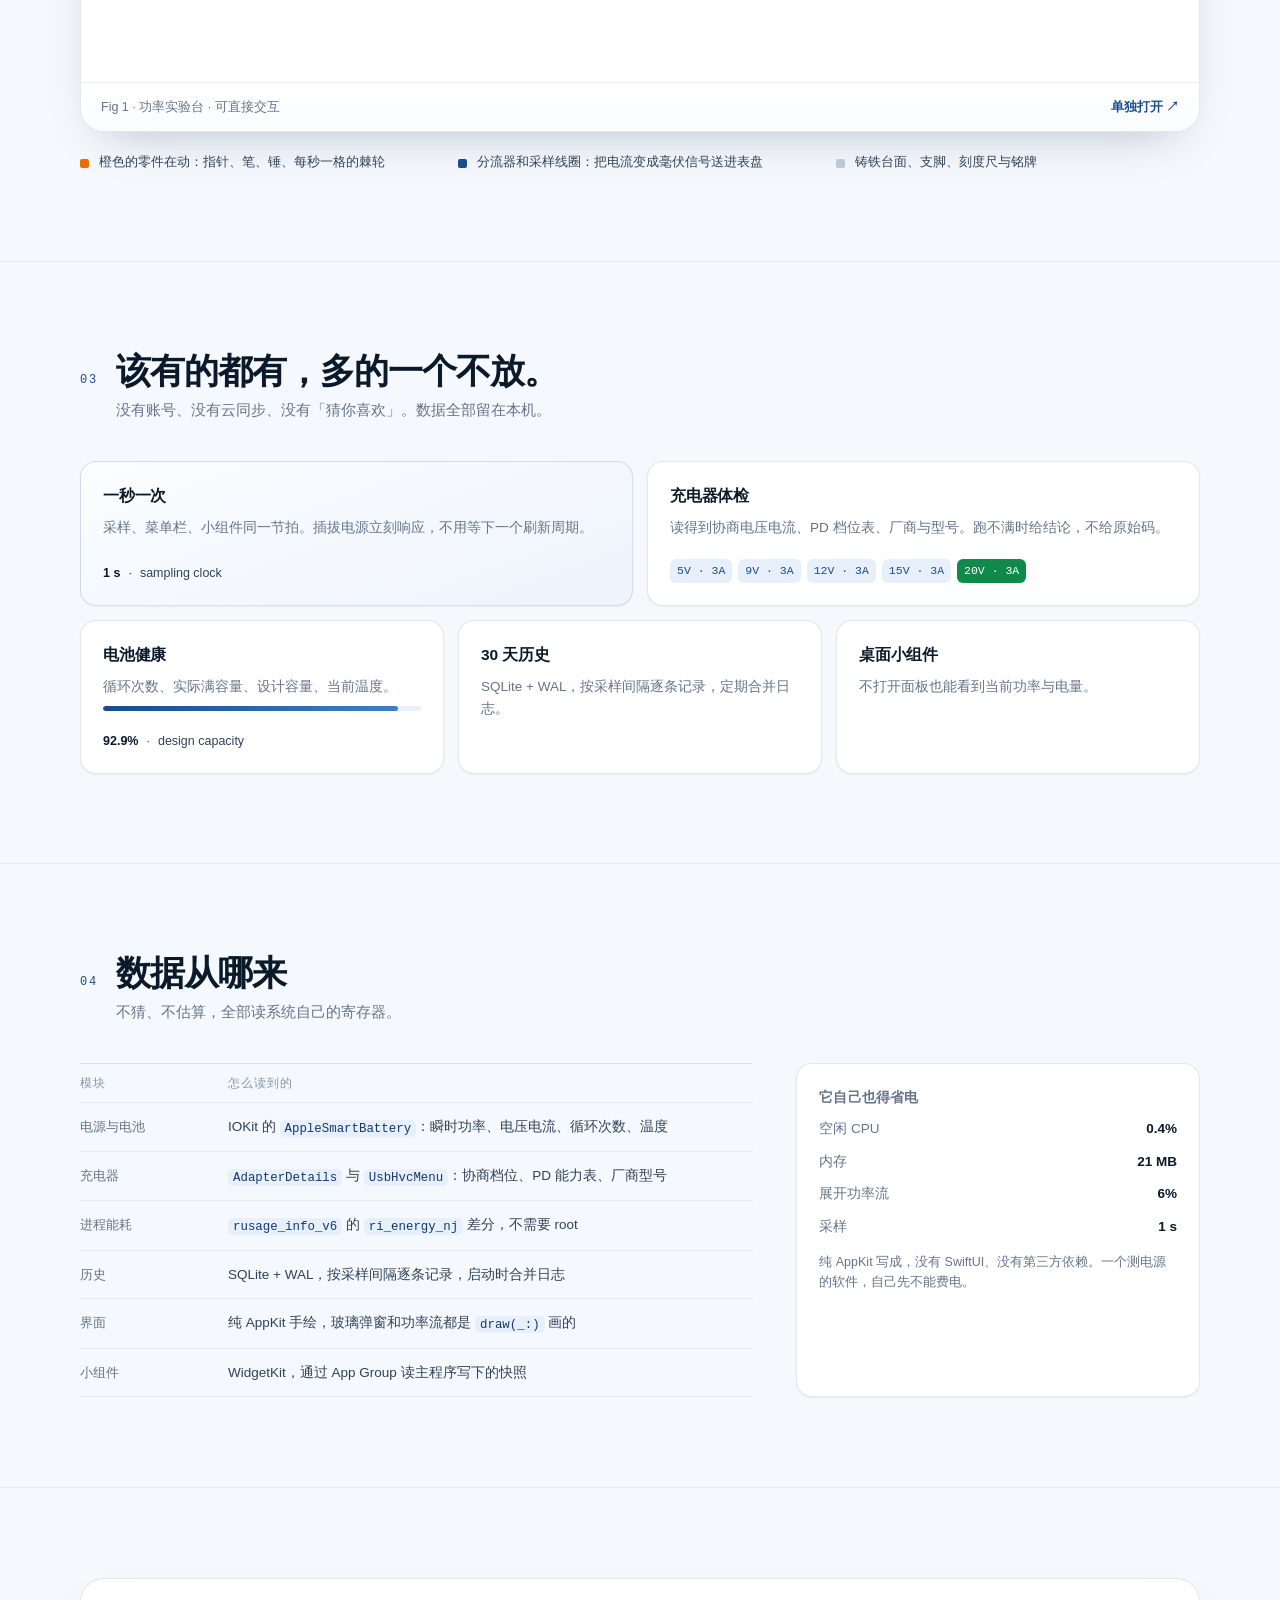
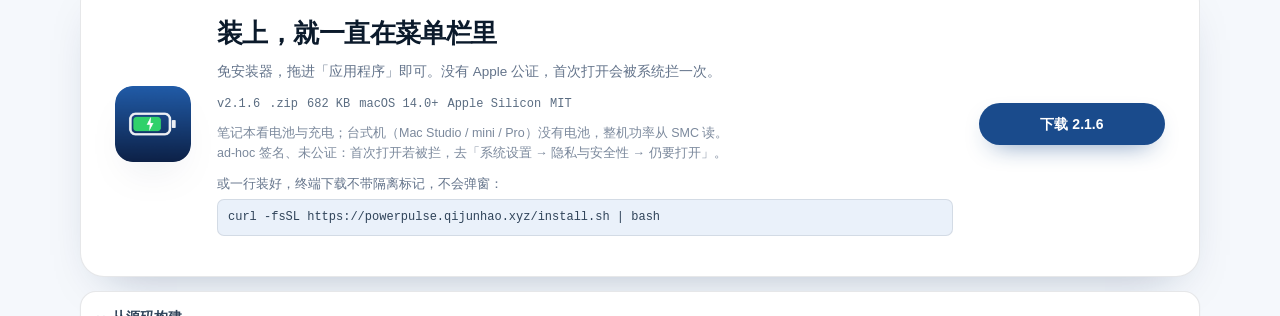
==== commit 6a331719: "feat(desktop): 台式机也有功率流动画 —— 墙插 → 系统 以前台式机的功率流页只写一句'这台 Mac 没有电池'，没有流向图。 现在和笔记本同一条带子：左墙插节点、右系统节点、小点流动" ====
--- a/docs/index.html
+++ b/docs/index.html
@@ -387,7 +387,7 @@
 <section class="sec" id="download"><div class="wrap">
   <div class="dl">
     <img src="img/appicon.png" alt="PowerPulse icon">
-    <div><h2>装上，就一直在菜单栏里</h2><p>免安装器，拖进「应用程序」即可。没有 Apple 公证，首次打开会被系统拦一次。</p><div class="meta"><span>v2.1.6</span><span>.zip</span><span>681 KB</span><span>macOS 14.0+</span><span>Apple Silicon</span><span>MIT</span></div><p class="dl-note">笔记本看电池与充电；台式机（Mac Studio / mini / Pro）没有电池，整机功率从 SMC 读。<br>ad-hoc 签名、未公证：首次打开若被拦，去「系统设置 → 隐私与安全性 → 仍要打开」。</p>
+    <div><h2>装上，就一直在菜单栏里</h2><p>免安装器，拖进「应用程序」即可。没有 Apple 公证，首次打开会被系统拦一次。</p><div class="meta"><span>v2.1.6</span><span>.zip</span><span>682 KB</span><span>macOS 14.0+</span><span>Apple Silicon</span><span>MIT</span></div><p class="dl-note">笔记本看电池与充电；台式机（Mac Studio / mini / Pro）没有电池，整机功率从 SMC 读。<br>ad-hoc 签名、未公证：首次打开若被拦，去「系统设置 → 隐私与安全性 → 仍要打开」。</p>
       <div class="dl-cmd"><span>或一行装好，终端下载不带隔离标记，不会弹窗：</span><code>curl -fsSL https://powerpulse.qijunhao.xyz/install.sh | bash</code></div></div>
     <div class="dl-cta">
       <a class="btn btn-primary" href="https://github.com/777cola/PowerPulse/releases/latest">下载 2.1.6</a>
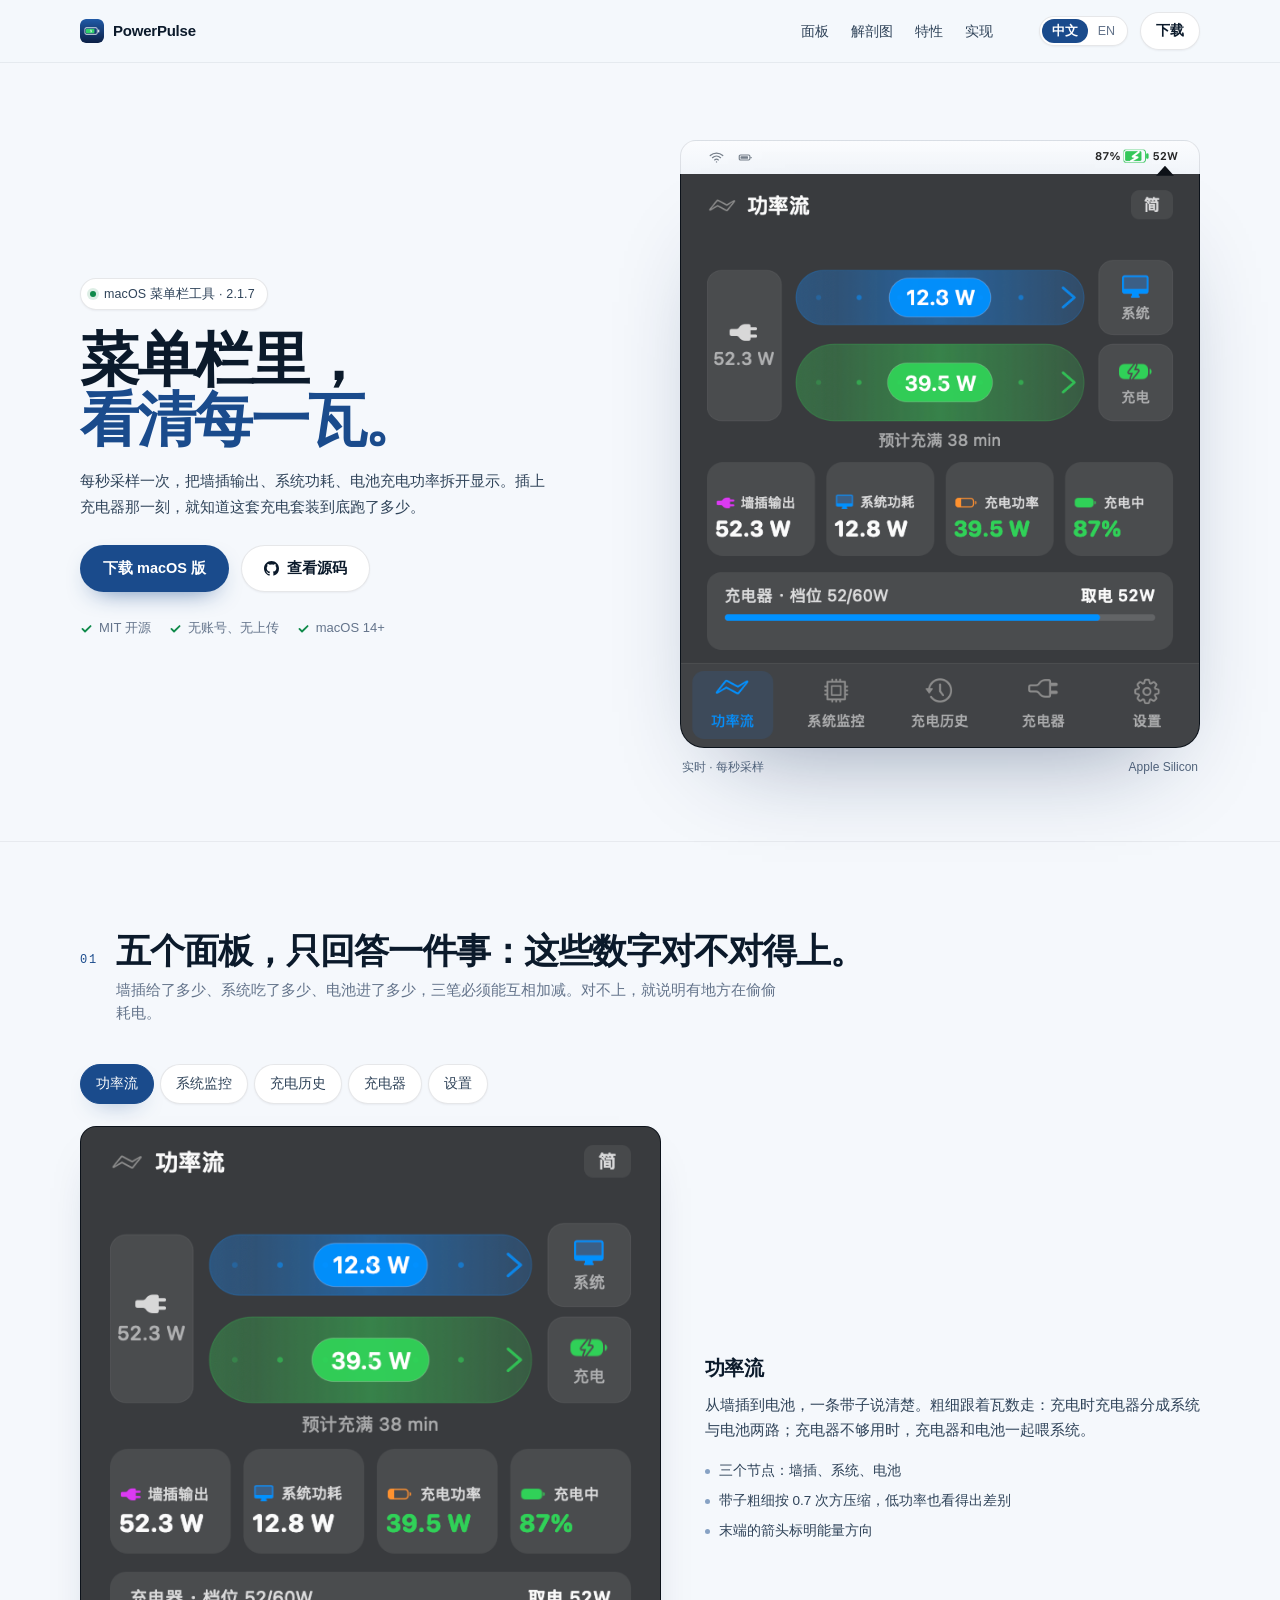
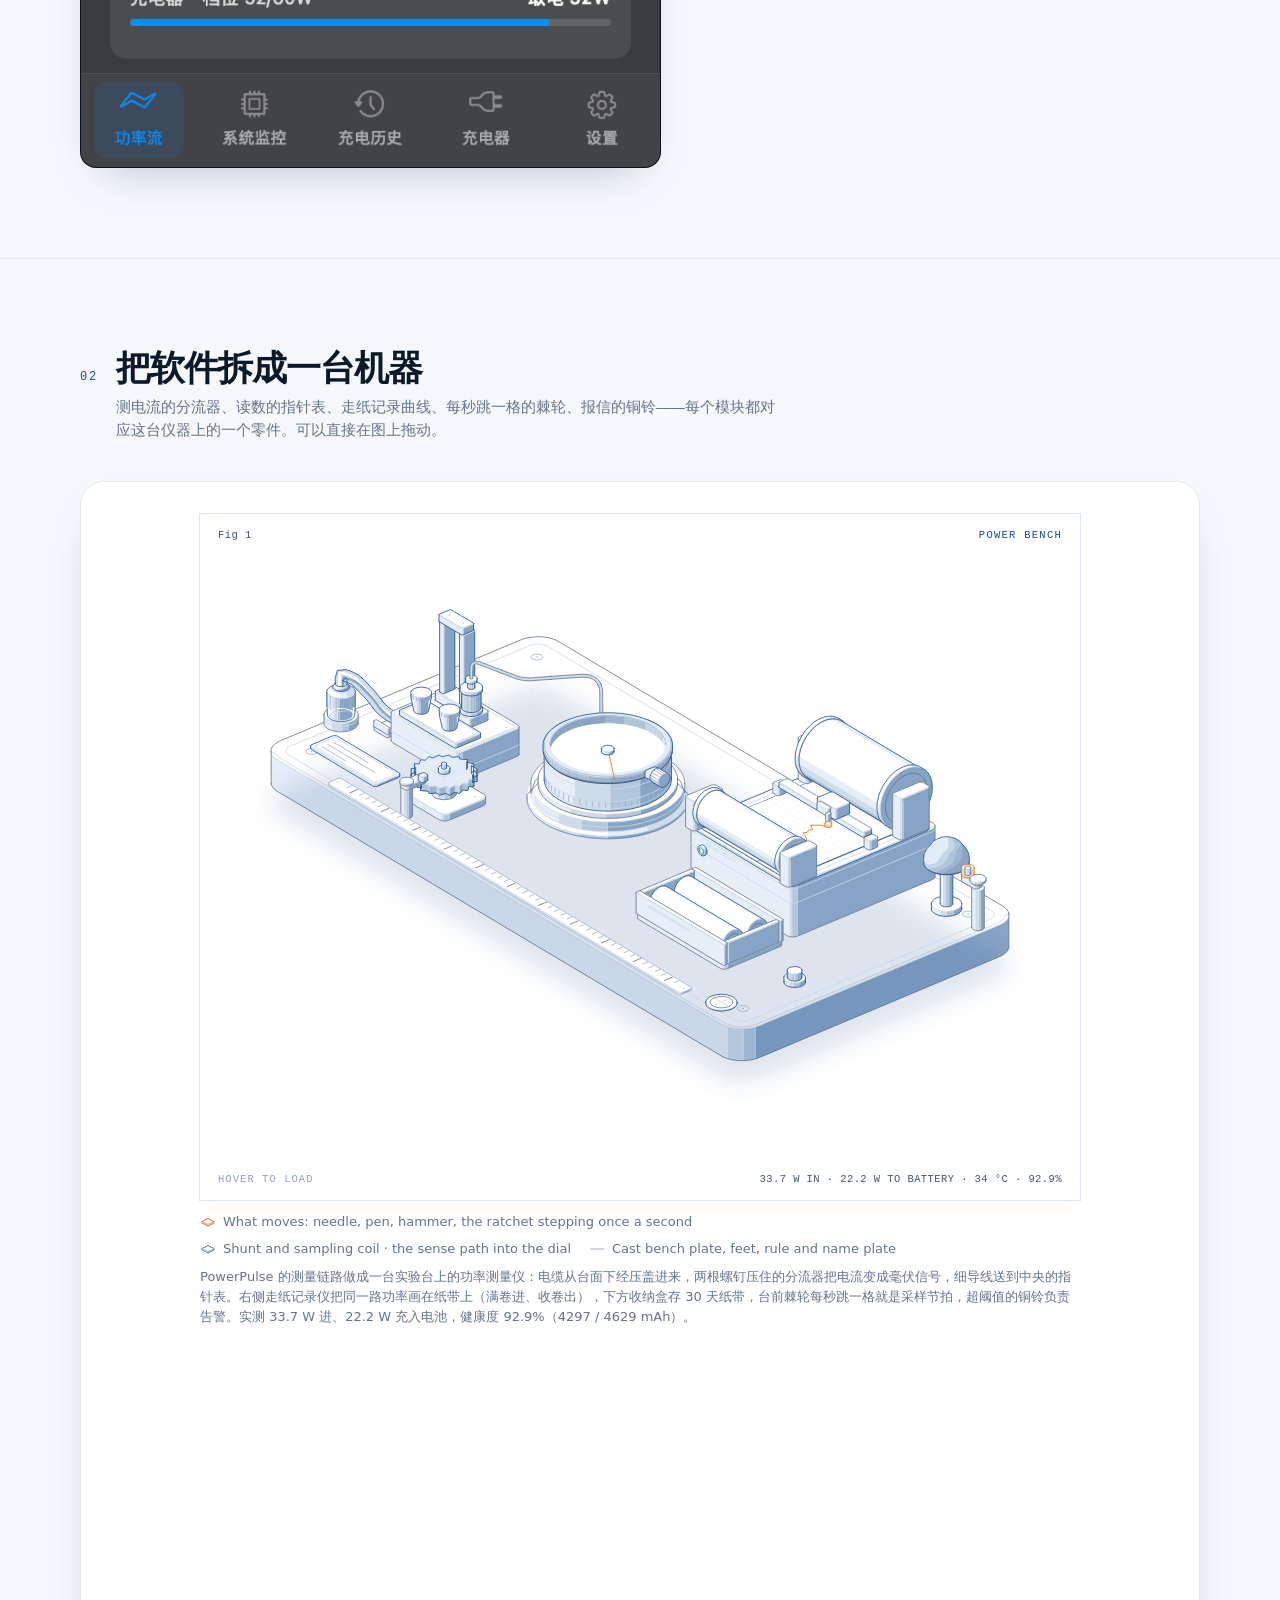
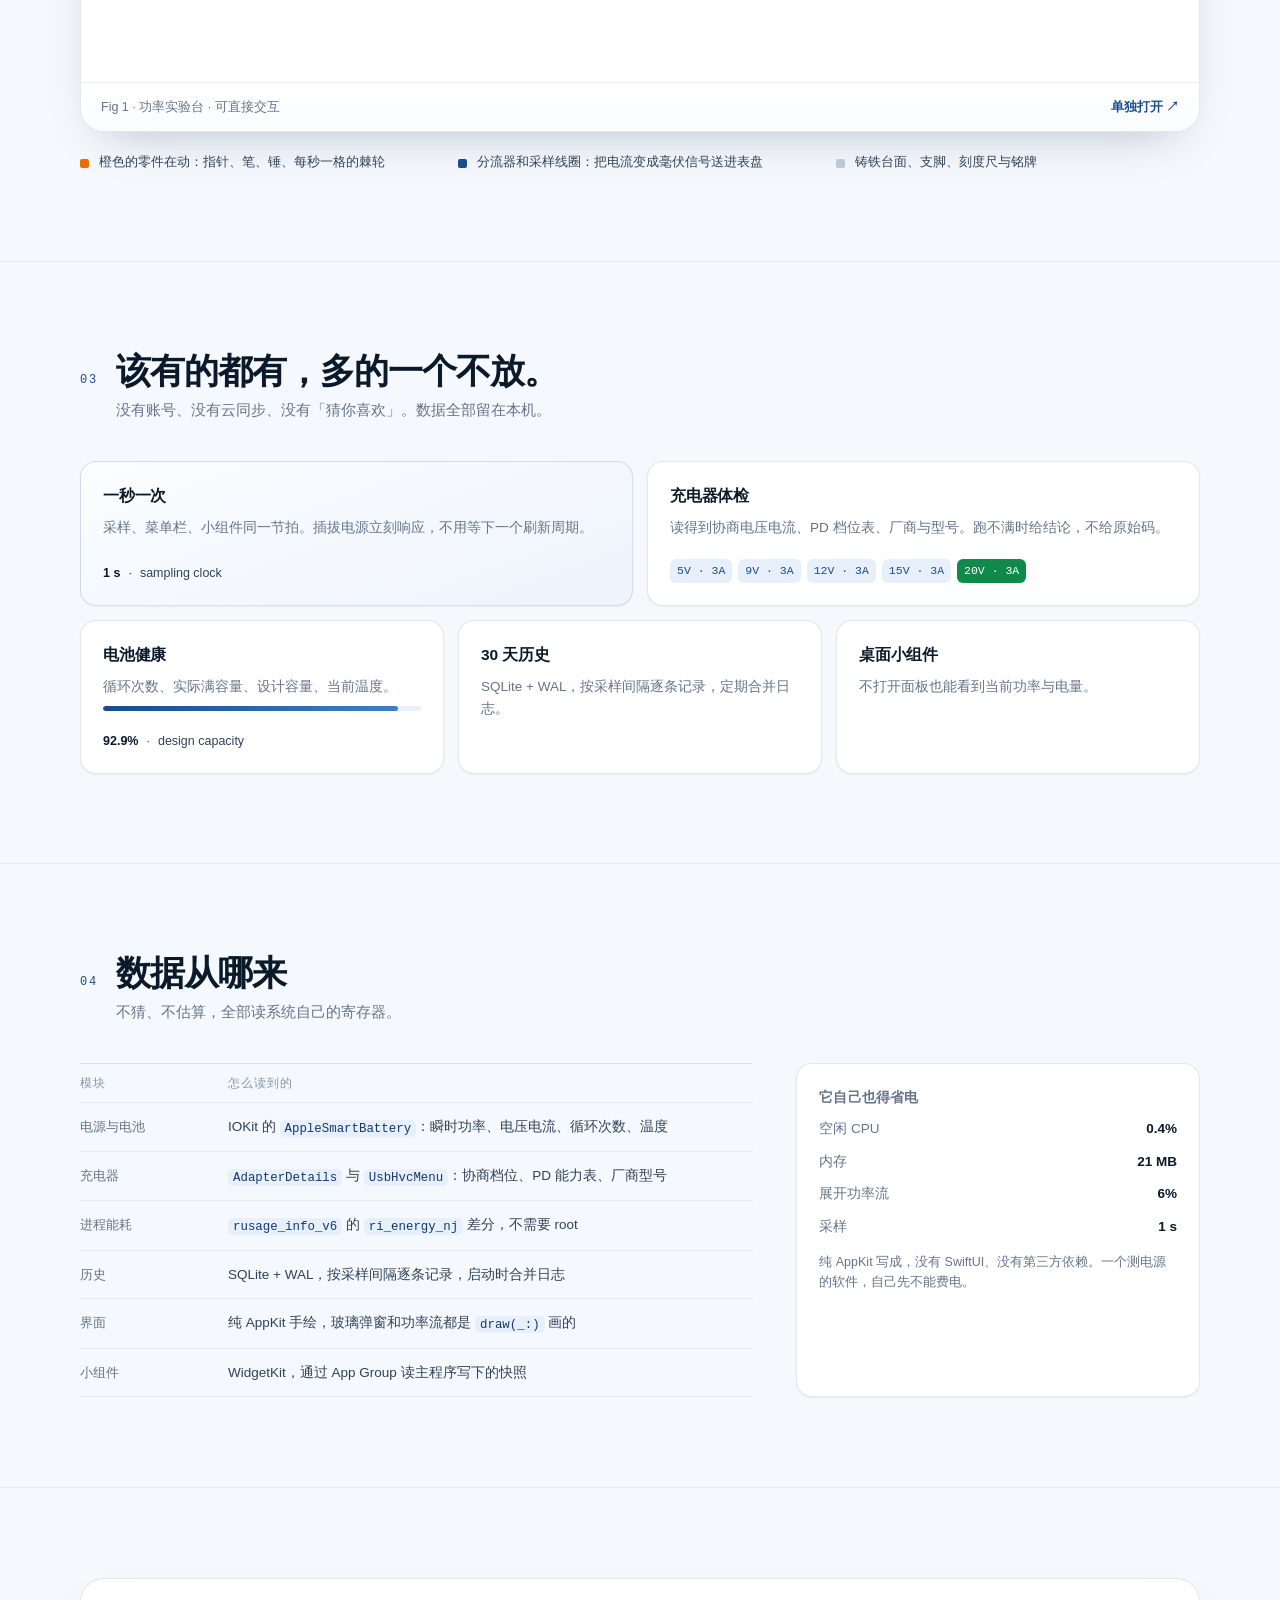
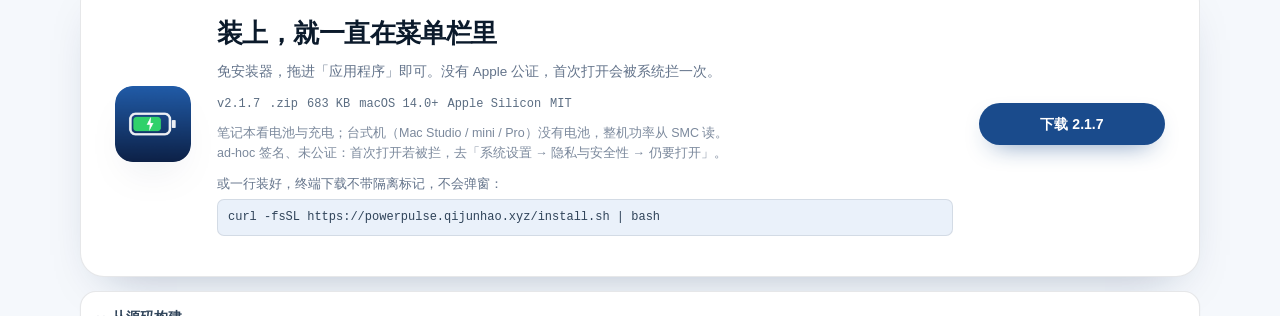
==== commit dcd785d7: "fix(power): 充电方向反了；墙插拿的是适配器合约值 实机查出来的四处：  - 44% 插着 30W 头，电流 +6.1W 往电池灌，系统报 IsCharging=0，   旧代码信 flag" ====
--- a/docs/index.html
+++ b/docs/index.html
@@ -4,9 +4,9 @@
 <meta charset="utf-8">
 <meta name="viewport" content="width=device-width,initial-scale=1">
 <meta name="color-scheme" content="light">
-<title>PowerPulse — macOS 菜单栏工具 · 2.1.6</title>
+<title>PowerPulse — macOS 菜单栏工具 · 2.1.7</title>
 <meta name="description" content="每秒采样一次，把墙插输出、系统功耗、电池充电功率拆开显示。插上充电器那一刻，就知道这套充电套装到底跑了多少。">
-<meta property="og:title" content="PowerPulse — macOS 菜单栏工具 · 2.1.6">
+<meta property="og:title" content="PowerPulse — macOS 菜单栏工具 · 2.1.7">
 <meta property="og:description" content="每秒采样一次，把墙插输出、系统功耗、电池充电功率拆开显示。插上充电器那一刻，就知道这套充电套装到底跑了多少。">
 <meta property="og:image" content="https://powerpulse.qijunhao.xyz/img/og.png">
 <meta property="og:type" content="website">
@@ -280,7 +280,7 @@
 
 <header class="wrap hero">
   <div>
-    <span class="eyebrow"><i class="dot"></i>macOS 菜单栏工具 · 2.1.6</span>
+    <span class="eyebrow"><i class="dot"></i>macOS 菜单栏工具 · 2.1.7</span>
     <h1><span class="ln">菜单栏里，</span><span class="ln"><em>看清每一瓦。</em></span></h1>
     <p class="hero-sub">每秒采样一次，把墙插输出、系统功耗、电池充电功率拆开显示。插上充电器那一刻，就知道这套充电套装到底跑了多少。</p>
     <div class="hero-cta">
@@ -387,10 +387,10 @@
 <section class="sec" id="download"><div class="wrap">
   <div class="dl">
     <img src="img/appicon.png" alt="PowerPulse icon">
-    <div><h2>装上，就一直在菜单栏里</h2><p>免安装器，拖进「应用程序」即可。没有 Apple 公证，首次打开会被系统拦一次。</p><div class="meta"><span>v2.1.6</span><span>.zip</span><span>682 KB</span><span>macOS 14.0+</span><span>Apple Silicon</span><span>MIT</span></div><p class="dl-note">笔记本看电池与充电；台式机（Mac Studio / mini / Pro）没有电池，整机功率从 SMC 读。<br>ad-hoc 签名、未公证：首次打开若被拦，去「系统设置 → 隐私与安全性 → 仍要打开」。</p>
+    <div><h2>装上，就一直在菜单栏里</h2><p>免安装器，拖进「应用程序」即可。没有 Apple 公证，首次打开会被系统拦一次。</p><div class="meta"><span>v2.1.7</span><span>.zip</span><span>683 KB</span><span>macOS 14.0+</span><span>Apple Silicon</span><span>MIT</span></div><p class="dl-note">笔记本看电池与充电；台式机（Mac Studio / mini / Pro）没有电池，整机功率从 SMC 读。<br>ad-hoc 签名、未公证：首次打开若被拦，去「系统设置 → 隐私与安全性 → 仍要打开」。</p>
       <div class="dl-cmd"><span>或一行装好，终端下载不带隔离标记，不会弹窗：</span><code>curl -fsSL https://powerpulse.qijunhao.xyz/install.sh | bash</code></div></div>
     <div class="dl-cta">
-      <a class="btn btn-primary" href="https://github.com/777cola/PowerPulse/releases/latest">下载 2.1.6</a>
+      <a class="btn btn-primary" href="https://github.com/777cola/PowerPulse/releases/latest">下载 2.1.7</a>
     </div>
   </div>
   <details class="build" id="build" open>
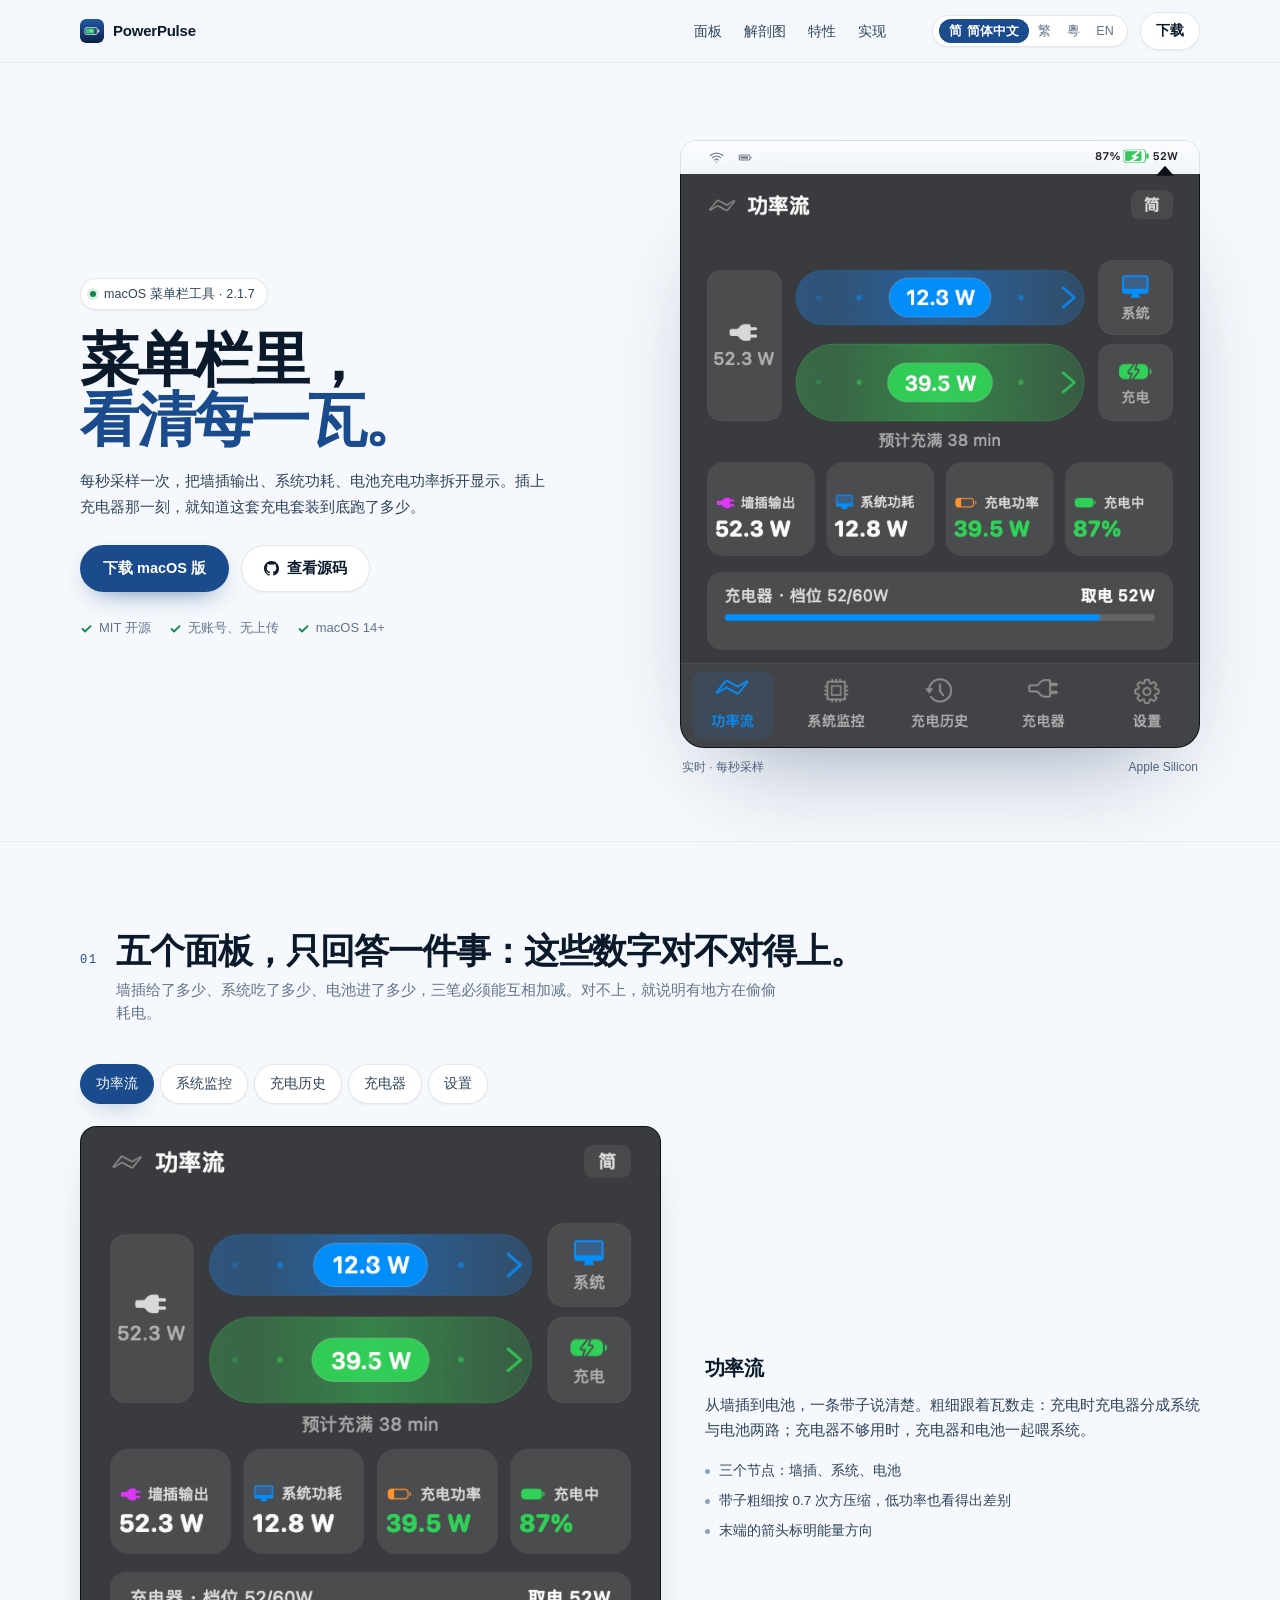
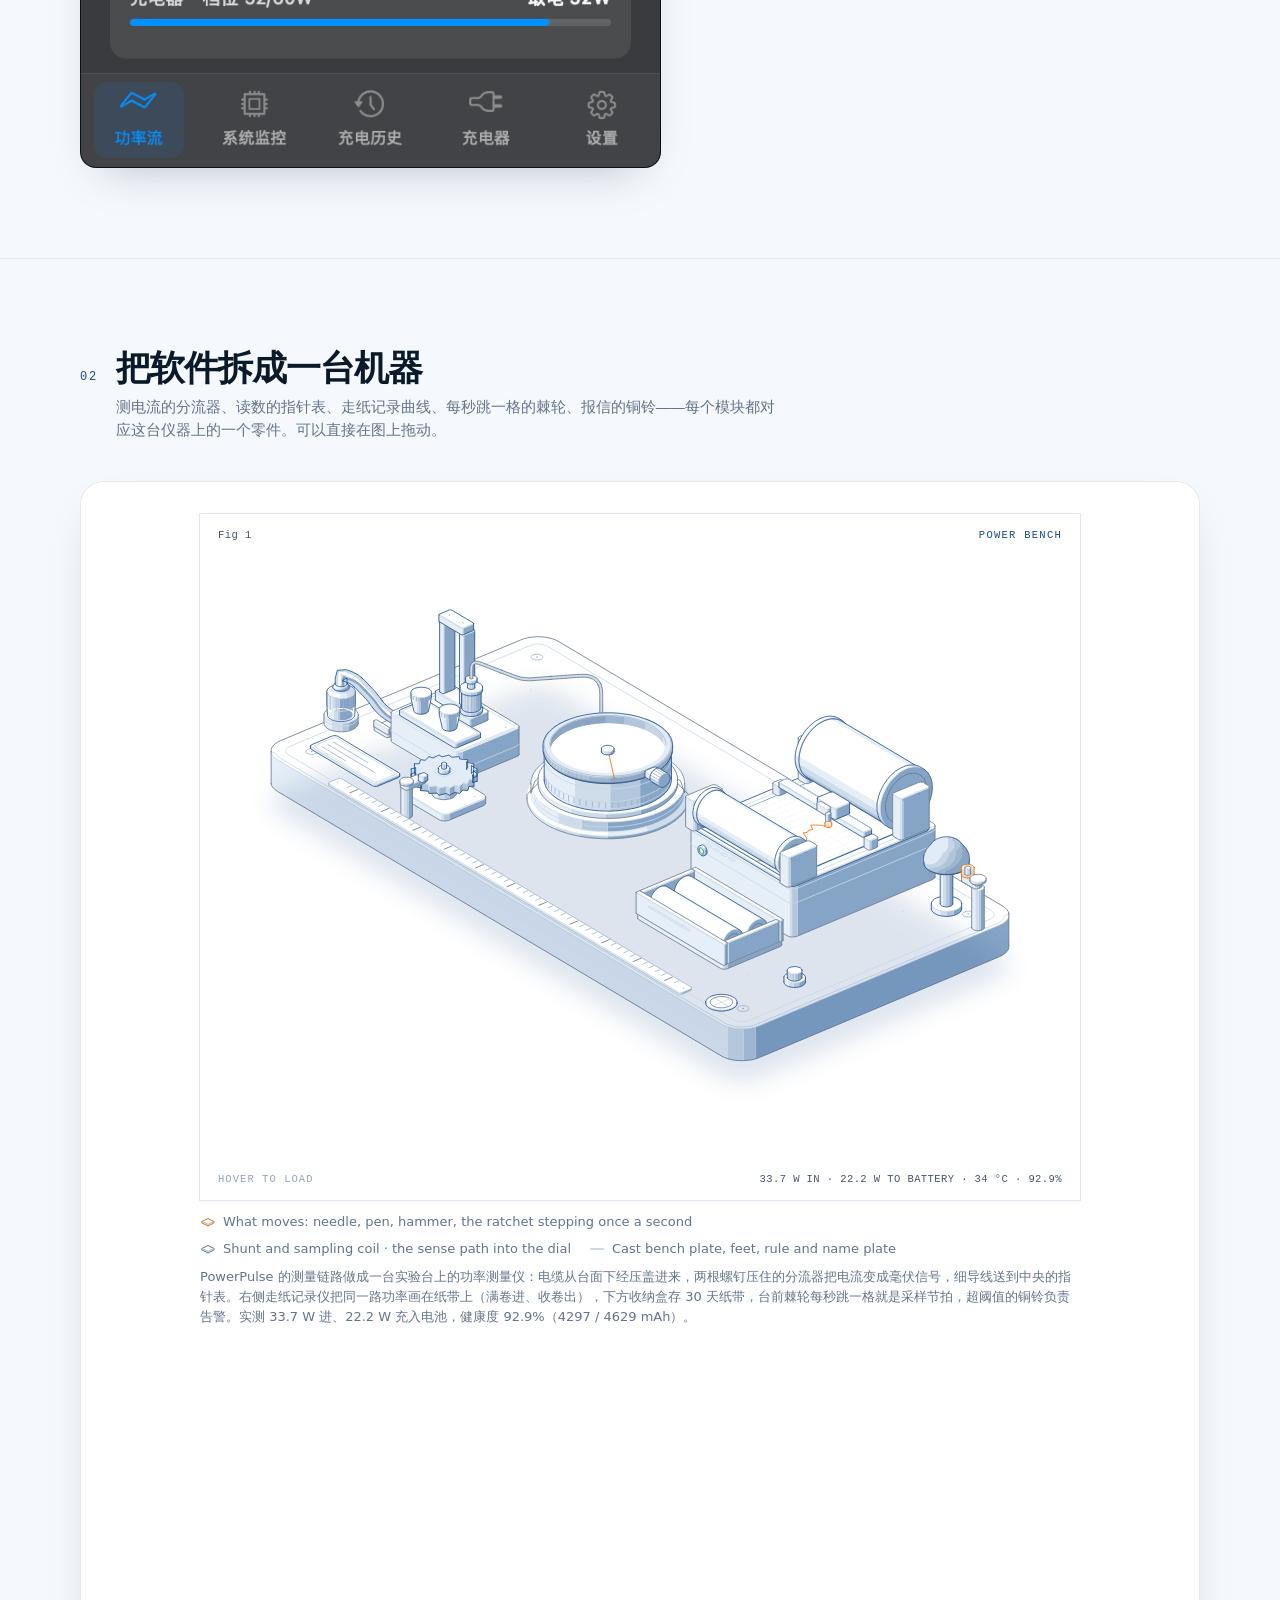
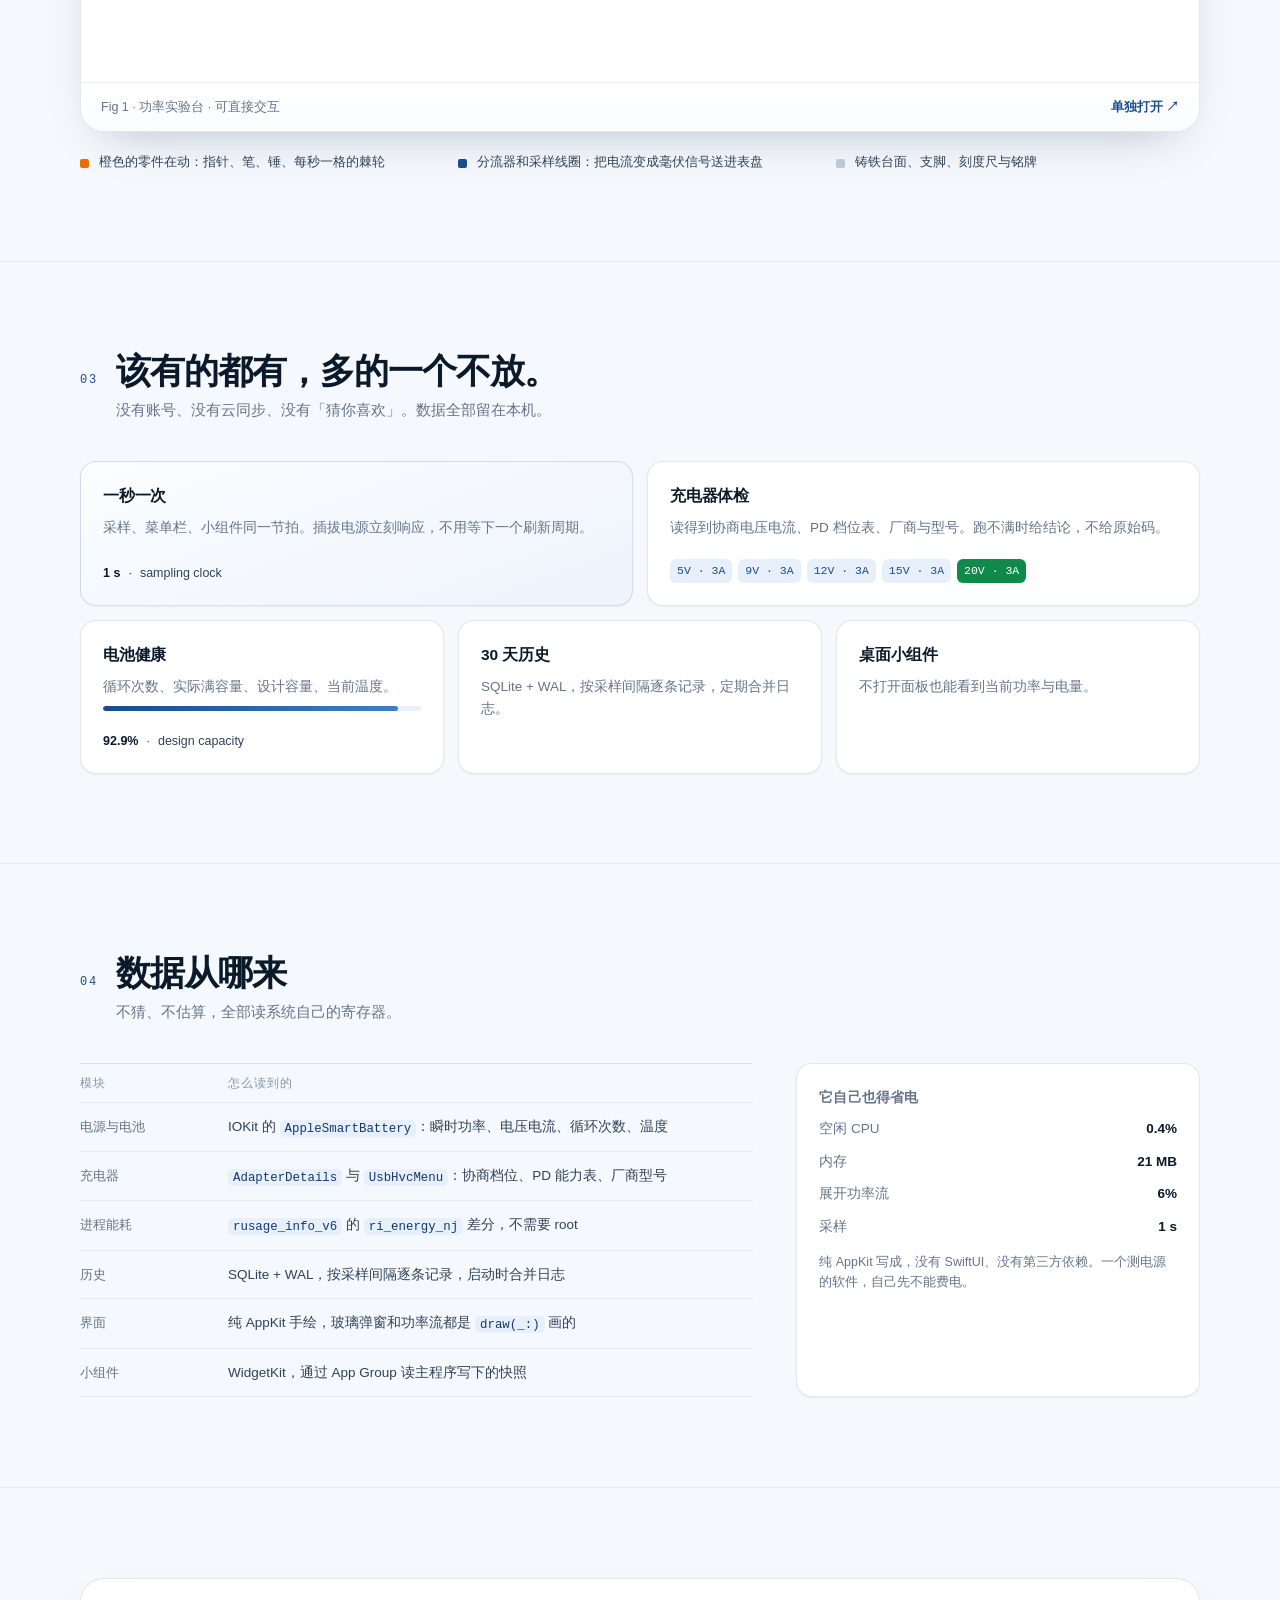
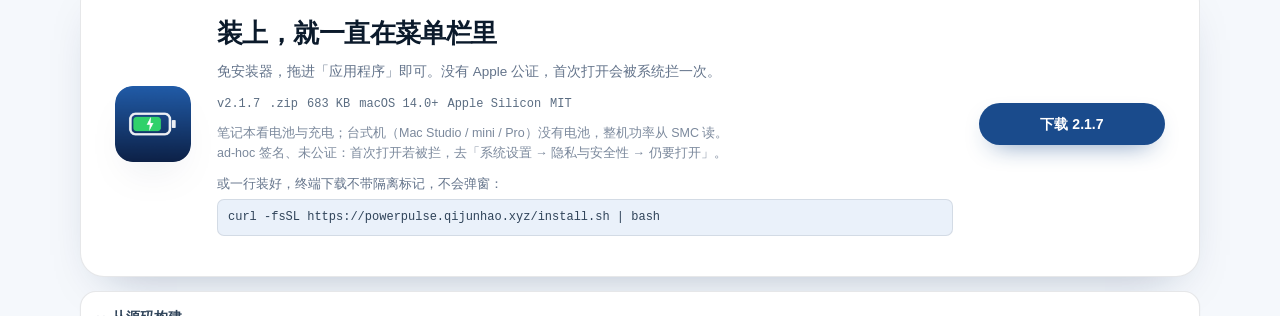
==== commit d8a8bd1d: "feat(site): four languages, expandable switcher, rewritten EN/YUE copy - switcher: fixed-width capsu" ====
--- a/docs/index.html
+++ b/docs/index.html
@@ -12,268 +12,16 @@
 <meta property="og:type" content="website">
 <link rel="icon" href="img/favicon.png" sizes="32x32">
 <link rel="apple-touch-icon" href="img/appicon.png">
-<style>
-*,*::before,*::after{box-sizing:border-box}
-:root{
-  --paper:#f5f8fc; --paper2:#eaf1fa; --surface:#fff;
-  --ink:#0b1a2b; --ink2:#2f4359; --muted:#64748b;
-  --blue:#1A4B8C; --blue-deep:#123a6e; --blue-soft:#e7effa;
-  --orange:#E86C00; --green:#0f8a4a;
-  --line:rgba(11,26,43,.10); --line-soft:rgba(11,26,43,.06);
-  --shadow-s:0 1px 2px rgba(11,26,43,.05);
-  --shadow-m:0 20px 46px -26px rgba(12,38,80,.34);
-  --shadow-l:0 46px 96px -48px rgba(12,38,80,.46);
-  --r-s:10px; --r-m:16px; --r-l:24px;
-  --mono:ui-monospace,"SF Mono",SFMono-Regular,Menlo,monospace;
-  --sans:-apple-system,BlinkMacSystemFont,"SF Pro Text","PingFang SC","Noto Sans SC","Helvetica Neue",Arial,sans-serif;
-}
-html{-webkit-text-size-adjust:100%}
-body{
-  margin:0;background:var(--paper);color:var(--ink);font-family:var(--sans);
-  font-size:16px;line-height:1.6;-webkit-font-smoothing:antialiased;
-  text-rendering:optimizeLegibility;
-}
-img{max-width:100%;display:block}
-a{color:inherit;text-decoration:none}
-::selection{background:#cfe0f5}
-:focus-visible{outline:2px solid var(--blue);outline-offset:3px;border-radius:6px}
-.skip{position:absolute;left:-9999px}
-.skip:focus{left:18px;top:14px;z-index:90;background:#fff;padding:9px 15px;border-radius:var(--r-s);box-shadow:var(--shadow-m)}
-.wrap{width:min(1120px,calc(100% - 44px));margin-inline:auto}
-
-/* ---------- nav ---------- */
-.nav{position:sticky;top:0;z-index:50;background:rgba(245,248,252,.82);
-  backdrop-filter:saturate(180%) blur(14px);border-bottom:1px solid var(--line-soft)}
-.nav-in{display:flex;align-items:center;gap:26px;height:62px}
-.brand{display:flex;align-items:center;gap:9px;font-weight:650;letter-spacing:-.015em;font-size:15px}
-.brand img{width:24px;height:24px;border-radius:6px}
-.nav-links{display:flex;gap:22px;margin-left:auto;font-size:14px;color:var(--ink2)}
-.nav-links a{position:relative;padding:4px 0;transition:color .16s ease}
-.nav-links a:hover{color:var(--blue)}
-.nav-links a::after{content:"";position:absolute;left:0;right:100%;bottom:0;height:1.5px;
-  background:var(--blue);transition:right .22s cubic-bezier(.22,.7,.3,1)}
-.nav-links a:hover::after{right:0}
-.nav-actions{display:flex;align-items:center;gap:12px;margin-left:20px}
-.lang{display:flex;align-items:center;border:1px solid var(--line);border-radius:999px;
-  padding:2px;background:#fff;font-size:12.5px;box-shadow:var(--shadow-s)}
-.lang a{padding:4px 10px;border-radius:999px;color:var(--muted);transition:.16s ease;line-height:1.3}
-.lang a.on{background:var(--blue);color:#fff;font-weight:600}
-.btn{display:inline-flex;align-items:center;gap:8px;border-radius:999px;font-weight:600;
-  font-size:14px;padding:9px 18px;border:1px solid transparent;transition:transform .15s ease,box-shadow .18s ease,background .16s ease}
-.btn:active{transform:translateY(1px)}
-.btn-primary{background:var(--blue);color:#fff;box-shadow:0 10px 26px -14px rgba(26,75,140,.9)}
-.btn-primary:hover{background:var(--blue-deep);box-shadow:0 16px 32px -16px rgba(26,75,140,.95)}
-.btn-ghost{background:#fff;border-color:var(--line);color:var(--ink);box-shadow:var(--shadow-s)}
-.btn-ghost:hover{border-color:rgba(26,75,140,.32);color:var(--blue)}
-
-/* ---------- hero ---------- */
-.hero{display:grid;grid-template-columns:minmax(0,1.04fr) minmax(0,1fr);
-  gap:clamp(30px,4.6vw,64px);align-items:center;
-  padding:clamp(44px,6vw,84px) 0 clamp(38px,5vw,66px)}
-.eyebrow{display:inline-flex;align-items:center;gap:8px;font-size:12.5px;color:var(--ink2);
-  background:#fff;border:1px solid var(--line);border-radius:999px;padding:5px 12px 5px 9px;
-  box-shadow:var(--shadow-s);letter-spacing:.01em}
-.dot{width:6px;height:6px;border-radius:50%;background:var(--green);box-shadow:0 0 0 3px rgba(15,138,74,.14)}
-h1{margin:20px 0 0;font-size:clamp(38px,4.6vw,60px);line-height:1.02;letter-spacing:-.036em;
-  font-weight:680;text-wrap:balance}
-h1 em{font-style:normal;color:var(--blue)}
-h1 .ln{display:block}
-html[lang="zh-CN"] h1 .ln{white-space:nowrap}
-html[lang=en] h1{font-size:clamp(32px,3.9vw,50px)}
-.nav-dl{padding:7px 15px;font-size:13.5px}
-.hero-sub{margin:18px 0 0;max-width:31em;color:var(--ink2);font-size:clamp(15px,1.15vw,16.5px);line-height:1.68}
-.hero-cta{display:flex;gap:12px;margin-top:26px;flex-wrap:wrap}
-.hero-cta .btn{padding:11px 22px;font-size:14.5px}
-.chips{display:flex;gap:18px;margin-top:26px;flex-wrap:wrap;font-size:13px;color:var(--muted)}
-.chips span{display:inline-flex;align-items:center;gap:6px}
-.chips svg{width:13px;height:13px;color:var(--green);flex:none}
-
-/* 右侧：菜单栏 + 弹窗 */
-.visual{position:relative}
-.menubar{display:flex;align-items:center;gap:14px;padding:0 14px;height:34px;
-  background:linear-gradient(#fbfcfe,#f1f5fa);border:1px solid var(--line);
-  border-radius:var(--r-m) var(--r-m) 0 0;border-bottom:0;color:rgba(11,26,43,.55);font-size:12.5px}
-.menubar .apple{font-size:14px;color:rgba(11,26,43,.62)}
-.menubar .spacer{margin-left:auto}
-.menubar svg{width:15px;height:15px}
-.menubar img{height:22px;width:auto}
-.shot{position:relative;border:1px solid rgba(11,26,43,.16);border-top:0;border-radius:0 0 var(--r-l) var(--r-l);
-  overflow:hidden;background:#0d1117;box-shadow:var(--shadow-l)}
-.shot img{width:100%;height:auto}
-.visual::after{content:"";position:absolute;top:26px;right:26px;width:18px;height:10px;
-  background:#0d1117;clip-path:polygon(50% 0,100% 100%,0 100%);z-index:3;pointer-events:none}
-.caption{margin:10px 2px 0;font-size:12px;color:#55677e;display:flex;justify-content:space-between}
-
-/* ---------- section frame ---------- */
-.sec{padding:clamp(52px,7vw,96px) 0;border-top:1px solid var(--line-soft)}
-.sec-head{display:flex;align-items:baseline;gap:18px;margin-bottom:clamp(24px,3vw,40px)}
-.num{font-family:var(--mono);font-size:12px;color:var(--blue);letter-spacing:.14em;padding-top:6px}
-.sec-head h2{margin:0;font-size:clamp(25px,2.7vw,36px);line-height:1.14;letter-spacing:-.028em;
-  font-weight:660;text-wrap:balance}
-.sec-head p{margin:8px 0 0;color:var(--muted);font-size:14.5px;max-width:46em}
-
-/* ---------- 面板切换（纯 CSS，无 JS） ---------- */
-.tabs{position:relative}
-.tabs input{position:absolute;opacity:0;pointer-events:none}
-.tabs-bar{display:flex;gap:6px;flex-wrap:wrap;margin-bottom:22px}
-.tabs-bar label{cursor:pointer;font-size:13.5px;color:var(--ink2);padding:8px 15px;border-radius:999px;
-  border:1px solid var(--line);background:#fff;transition:.16s ease;user-select:none;box-shadow:var(--shadow-s)}
-.tabs-bar label:hover{color:var(--blue);border-color:rgba(26,75,140,.3)}
-.tab-p{display:none;grid-template-columns:minmax(0,1.08fr) minmax(0,.92fr);
-  gap:clamp(24px,3.4vw,52px);align-items:center}
-#p1:checked~.tabs-bar label[for=p1],#p2:checked~.tabs-bar label[for=p2],
-#p3:checked~.tabs-bar label[for=p3],#p4:checked~.tabs-bar label[for=p4],
-#p5:checked~.tabs-bar label[for=p5]{background:var(--blue);color:#fff;border-color:var(--blue);
-  box-shadow:0 10px 24px -16px rgba(26,75,140,.9)}
-#p1:checked~.tabs-body .tab-p[data-i="1"],#p2:checked~.tabs-body .tab-p[data-i="2"],
-#p3:checked~.tabs-body .tab-p[data-i="3"],#p4:checked~.tabs-body .tab-p[data-i="4"],
-#p5:checked~.tabs-body .tab-p[data-i="5"]{display:grid}
-.tab-shot{margin:0;border-radius:var(--r-m);overflow:hidden;background:#0d1117;
-  border:1px solid rgba(11,26,43,.14);box-shadow:var(--shadow-m)}
-.tab-shot img{width:100%;height:auto}
-.tab-copy h3{margin:0;font-size:20px;letter-spacing:-.02em;font-weight:640}
-.tab-copy p{margin:9px 0 0;color:var(--ink2);font-size:14.5px;line-height:1.7}
-.facts{list-style:none;margin:18px 0 0;padding:0;display:grid;gap:9px}
-.facts li{display:flex;gap:9px;font-size:13.5px;color:var(--ink2);line-height:1.55}
-.facts li::before{content:"";flex:none;width:5px;height:5px;margin-top:8px;border-radius:50%;background:var(--blue);opacity:.5}
-
-/* ---------- 解剖图（嵌入） ---------- */
-.anatomy{border:1px solid var(--line);border-radius:var(--r-l);background:#fff;
-  box-shadow:var(--shadow-m);overflow:hidden}
-.anatomy iframe{display:block;width:100%;height:880px;border:0;background:#fff}
-.anatomy-foot{display:flex;justify-content:space-between;gap:20px;padding:14px 20px;
-  border-top:1px solid var(--line-soft);font-size:12.5px;color:var(--muted);background:linear-gradient(#fff,#fafcfe)}
-.anatomy-foot a{color:var(--blue);font-weight:600}
-.keys{display:grid;grid-template-columns:repeat(3,minmax(0,1fr));gap:14px;margin-top:20px}
-.key{display:flex;gap:10px;font-size:13px;color:var(--ink2);line-height:1.55}
-.key i{flex:none;width:9px;height:9px;margin-top:7px;border-radius:2px}
-.key i.k1{background:var(--orange)}
-.key i.k2{background:var(--blue)}
-.key i.k3{background:#b9c9dc}
-
-/* ---------- bento ---------- */
-.bento{display:grid;grid-template-columns:repeat(6,minmax(0,1fr));gap:14px}
-.cell{background:#fff;border:1px solid var(--line);border-radius:var(--r-m);padding:22px;
-  box-shadow:var(--shadow-s);display:flex;flex-direction:column;gap:8px}
-.cell h3{margin:0;font-size:15.5px;font-weight:640;letter-spacing:-.012em}
-.cell p{margin:0;color:var(--muted);font-size:13.5px;line-height:1.62}
-.cell.w3{grid-column:span 3}
-.cell.w2{grid-column:span 2}
-.cell.tint{background:linear-gradient(160deg,#fbfdff,#eef4fc);border-color:rgba(26,75,140,.16)}
-.pill-row{display:flex;gap:6px;flex-wrap:wrap;margin-top:auto;padding-top:12px}
-.pill{font-family:var(--mono);font-size:11.5px;color:var(--blue);background:var(--blue-soft);
-  border-radius:6px;padding:3px 7px}
-.pill.now{background:var(--green);color:#fff}
-.tick{display:flex;align-items:center;gap:8px;margin-top:auto;padding-top:12px;font-size:12.5px;color:var(--ink2)}
-.tick b{font-weight:640;color:var(--ink)}
-.bar{height:5px;border-radius:99px;background:var(--paper2);overflow:hidden;margin-top:auto}
-.bar i{display:block;height:100%;width:92.9%;border-radius:99px;
-  background:linear-gradient(90deg,var(--blue),#3f7fc4)}
-
-/* ---------- 数据表 ---------- */
-.specs{display:grid;grid-template-columns:minmax(0,1.25fr) minmax(0,.75fr);gap:clamp(24px,3.4vw,56px)}
-.rows{margin:0;border-top:1px solid var(--line-soft)}
-.rows div{display:grid;grid-template-columns:132px minmax(0,1fr);gap:16px;padding:13px 0;
-  border-bottom:1px solid var(--line-soft);align-items:baseline}
-.rows dt{margin:0;font-size:13px;color:var(--muted)}
-.rows dd{margin:0;font-size:13.5px;color:var(--ink2);line-height:1.62}
-code{font-family:var(--mono);font-size:.92em;background:var(--blue-soft);color:var(--blue-deep);
-  padding:1.5px 5px;border-radius:5px}
-.side{padding:22px;background:#fff;border:1px solid var(--line);border-radius:var(--r-m);box-shadow:var(--shadow-s)}
-.side h3{margin:0 0 10px;font-size:14px;letter-spacing:.01em;color:var(--muted);font-weight:600}
-.side dl{margin:0;display:grid;gap:11px}
-.side dl div{display:flex;justify-content:space-between;gap:12px;font-size:13.5px}
-.side dt{color:var(--muted)}
-.side dd{margin:0;font-weight:620;font-variant-numeric:tabular-nums}
-.side .note{margin:14px 0 0;font-size:12.5px;color:var(--muted);line-height:1.6}
-.rows-wrap{border-top:1px solid var(--line)}
-.rows-head{display:grid;grid-template-columns:132px minmax(0,1fr);gap:16px;padding:10px 0;
-  font-size:11.5px;letter-spacing:.08em;text-transform:uppercase;color:#8395a8;
-  border-bottom:1px solid var(--line-soft)}
-.rows{border-top:0}
-.build{margin-top:14px;background:#fff;border:1px solid var(--line);border-radius:var(--r-m);
-  box-shadow:var(--shadow-s);overflow:hidden}
-.build summary{cursor:pointer;padding:13px 18px;font-size:13.5px;font-weight:600;color:var(--ink2);
-  list-style:none;display:flex;align-items:center;gap:8px}
-.build summary::-webkit-details-marker{display:none}
-.build summary::before{content:"›";font-size:16px;color:var(--muted);transition:transform .18s ease}
-.build[open] summary::before{transform:rotate(90deg)}
-.build summary:hover{color:var(--blue)}
-.build pre{margin:0;border-radius:0;font-size:12px;padding:14px 18px}
-pre{margin:14px 0 0;padding:14px 16px;background:#0d1522;color:#dbe7f5;border-radius:var(--r-s);
-  overflow-x:auto;font-family:var(--mono);font-size:12px;line-height:1.75}
-pre .u{color:#9fc2ea}
-pre .c{color:#7f93ad}
-
-/* ---------- 下载 ---------- */
-.dl{display:grid;grid-template-columns:auto minmax(0,1fr) auto;gap:26px;align-items:center;
-  padding:clamp(24px,3vw,34px) clamp(24px,3vw,34px) calc(clamp(24px,3vw,34px) + 6px);
-  background:#fff;border:1px solid var(--line);border-radius:var(--r-l);
-  box-shadow:var(--shadow-m)}
-.dl img{width:76px;height:76px;border-radius:18px;box-shadow:var(--shadow-m)}
-.dl h2{margin:0;font-size:clamp(20px,2.2vw,26px);letter-spacing:-.022em;font-weight:650}
-.dl p{margin:7px 0 0;color:var(--muted);font-size:13.5px;line-height:1.6;max-width:44em}
-.dl-note{margin-top:9px!important;font-size:12.5px!important;color:var(--muted);opacity:.85}
-.dl-cmd{margin-top:11px;display:grid;gap:5px}
-.dl-cmd span{font-size:12.5px;color:var(--muted)}
-.dl-cmd code{font-family:ui-monospace,SFMono-Regular,Menlo,monospace;font-size:12px;line-height:1.55;
-  color:var(--ink2);background:var(--paper2);border:1px solid var(--line);border-radius:7px;
-  padding:8px 10px;overflow-wrap:anywhere;user-select:all}
-.meta{display:flex;gap:9px;flex-wrap:wrap;margin-top:12px;font-size:12px;color:#5b6d82;font-family:var(--mono)}
-.meta .sep{opacity:.45}
-.dl-cta{min-width:0}
-.dl-cta{display:flex;flex-direction:column;gap:9px;min-width:186px}
-.dl-cta .btn{justify-content:center}
-
-/* ---------- footer ---------- */
-.foot{border-top:1px solid var(--line-soft);padding:26px 0 40px;color:var(--muted);font-size:12.5px}
-.foot-in{display:flex;align-items:center;gap:16px;flex-wrap:wrap}
-.foot-in .brand{font-size:13.5px;color:var(--ink2)}
-.foot-links{display:flex;gap:18px;margin-left:auto}
-.foot-links a:hover{color:var(--blue)}
-
-/* ---------- 响应式 ---------- */
-@media (max-width:900px){
-  .hero{grid-template-columns:minmax(0,1fr);gap:34px;padding-top:36px}
-  .tab-p{grid-template-columns:minmax(0,1fr);gap:20px}
-  .specs{grid-template-columns:minmax(0,1fr)}
-  .keys{grid-template-columns:minmax(0,1fr)}
-  .cell.w3,.cell.w2{grid-column:span 6}
-  .dl{grid-template-columns:auto minmax(0,1fr);gap:18px}
-  .dl-cta{grid-column:1/-1;flex-direction:row}
-  .dl-cta .btn{flex:1}
-  .nav-links{display:none}
-  .anatomy iframe{height:760px}
-}
-@media (max-width:560px){
-  .wrap{width:calc(100% - 32px)}
-  h1{font-size:clamp(32px,8.4vw,40px)}
-  .hero-sub{font-size:15px}
-  .tabs-bar{flex-wrap:nowrap;overflow-x:auto;padding-bottom:4px;-webkit-overflow-scrolling:touch;
-    scrollbar-width:none;mask-image:linear-gradient(90deg,#000 88%,transparent)}
-  .tabs-bar::-webkit-scrollbar{display:none}
-  .tabs-bar label{flex:none}
-  .rows div{grid-template-columns:minmax(0,1fr);gap:3px}
-  .anatomy iframe{height:720px}
-  .anatomy-foot{flex-direction:column;gap:6px}
-  .dl{grid-template-columns:minmax(0,1fr);text-align:left}
-  .dl img{width:60px;height:60px}
-  .dl-cta{flex-direction:column}
-}
-@media (prefers-reduced-motion:reduce){*{animation:none!important;transition:none!important}}
-@keyframes rise{from{transform:translateY(10px)}to{transform:none}}
-.hero>*{animation:rise .7s cubic-bezier(.22,.7,.3,1) both}
-.hero.visual-arm{animation-delay:.08s}
-</style>
+<link rel="stylesheet" href="assets/site.css">
 </head>
 <body>
 <a class="skip" href="#panels">跳到主要内容</a>
 
 <nav class="nav"><div class="wrap nav-in">
-  <a class="brand" href="index.html"><img src="img/appicon.png" alt="">PowerPulse</a>
+  <a class="brand" href="index.html"><img src="img/appicon.png" alt=""><span>PowerPulse</span></a>
   <div class="nav-links"><a href="#panels">面板</a><a href="#anatomy">解剖图</a><a href="#features">特性</a><a href="#specs">实现</a></div>
   <div class="nav-actions">
-    <div class="lang"><a class="on" href="index.html">中文</a><a class="" href="en/index.html">EN</a></div>
+    <div class="lang"><a class="on" href="index.html" lang="zh-CN" aria-current="page"><span class="abbr">简</span><span class="full"><span>简体中文</span></span></a><a class="" href="zh-hant/index.html" lang="zh-TW"><span class="abbr">繁</span><span class="full"><span>繁體中文</span></span></a><a class="" href="yue/index.html" lang="yue"><span class="abbr">粵</span><span class="full"><span>廣東話</span></span></a><a class="" href="en/index.html" lang="en"><span class="abbr">EN</span><span class="full"><span>English</span></span></a></div>
     <a class="btn btn-ghost nav-dl" href="https://github.com/777cola/PowerPulse/releases/latest">下载</a>
   </div>
 </div></nav>
@@ -404,7 +152,7 @@
 </main>
 
 <footer class="foot"><div class="wrap foot-in">
-  <a class="brand" href="index.html"><img src="img/appicon.png" alt="">PowerPulse</a>
+  <a class="brand" href="index.html"><img src="img/appicon.png" alt=""><span>PowerPulse</span></a>
   <span>© 2026 AutumnPants · PowerPulse</span>
   <div class="foot-links"><a href="https://github.com/777cola/PowerPulse">GitHub</a><a href="https://github.com/777cola/PowerPulse/issues">反馈</a><a href="https://github.com/777cola/PowerPulse/blob/main/LICENSE">MIT</a></div>
 </div></footer>
--- a/docs/assets/site.css
+++ b/docs/assets/site.css
@@ -0,0 +1,273 @@
+*,*::before,*::after{box-sizing:border-box}
+:root{
+  --paper:#f5f8fc; --paper2:#eaf1fa; --surface:#fff;
+  --ink:#0b1a2b; --ink2:#2f4359; --muted:#64748b;
+  --blue:#1A4B8C; --blue-deep:#123a6e; --blue-soft:#e7effa;
+  --orange:#E86C00; --green:#0f8a4a;
+  --line:rgba(11,26,43,.10); --line-soft:rgba(11,26,43,.06);
+  --shadow-s:0 1px 2px rgba(11,26,43,.05);
+  --shadow-m:0 20px 46px -26px rgba(12,38,80,.34);
+  --shadow-l:0 46px 96px -48px rgba(12,38,80,.46);
+  --r-s:10px; --r-m:16px; --r-l:24px;
+  --mono:ui-monospace,"SF Mono",SFMono-Regular,Menlo,monospace;
+  --sans:-apple-system,BlinkMacSystemFont,"SF Pro Text","PingFang SC","Noto Sans SC","Helvetica Neue",Arial,sans-serif;
+}
+html{-webkit-text-size-adjust:100%}
+body{
+  margin:0;background:var(--paper);color:var(--ink);font-family:var(--sans);
+  font-size:16px;line-height:1.6;-webkit-font-smoothing:antialiased;
+  text-rendering:optimizeLegibility;
+}
+img{max-width:100%;display:block}
+a{color:inherit;text-decoration:none}
+::selection{background:#cfe0f5}
+:focus-visible{outline:2px solid var(--blue);outline-offset:3px;border-radius:6px}
+.skip{position:absolute;left:-9999px}
+.skip:focus{left:18px;top:14px;z-index:90;background:#fff;padding:9px 15px;border-radius:var(--r-s);box-shadow:var(--shadow-m)}
+.wrap{width:min(1120px,calc(100% - 44px));margin-inline:auto}
+
+/* ---------- nav ---------- */
+.nav{position:sticky;top:0;z-index:50;background:rgba(245,248,252,.82);
+  backdrop-filter:saturate(180%) blur(14px);border-bottom:1px solid var(--line-soft)}
+.nav-in{display:flex;align-items:center;gap:26px;height:62px}
+.brand{display:flex;align-items:center;gap:9px;font-weight:650;letter-spacing:-.015em;font-size:15px}
+.brand img{width:24px;height:24px;border-radius:6px}
+.nav-links{display:flex;gap:22px;margin-left:auto;font-size:14px;color:var(--ink2)}
+.nav-links a{position:relative;padding:4px 0;transition:color .16s ease}
+.nav-links a:hover{color:var(--blue)}
+.nav-links a::after{content:"";position:absolute;left:0;right:100%;bottom:0;height:1.5px;
+  background:var(--blue);transition:right .22s cubic-bezier(.22,.7,.3,1)}
+.nav-links a:hover::after{right:0}
+.nav-actions{display:flex;align-items:center;gap:12px;margin-left:20px}
+.lang{display:flex;align-items:center;justify-content:center;gap:2px;
+  width:196px;border:1px solid var(--line);border-radius:999px;
+  padding:3px;background:#fff;font-size:12.5px;box-shadow:var(--shadow-s)}
+/* 当前语言展开全称：简 → 简 简体中文，外框定宽，导航不会被推着走 */
+.lang a{display:inline-flex;align-items:center;justify-content:center;height:24px;
+  padding:0 7px;border-radius:999px;color:var(--muted);transition:.16s ease;line-height:1;white-space:nowrap}
+.lang a .full{display:grid;grid-template-columns:0fr;padding-left:0;
+  transition:grid-template-columns .42s cubic-bezier(.22,1,.36,1),padding-left .42s cubic-bezier(.22,1,.36,1)}
+.lang a .full > span{overflow:hidden;white-space:nowrap;opacity:0;transition:opacity .22s .1s}
+.lang a.on{background:var(--blue);color:#fff;font-weight:600;padding:0 10px}
+.lang a.on .full{grid-template-columns:1fr;padding-left:5px}
+.lang a.on .full > span{opacity:1}
+.lang a:not(.on):hover{color:var(--blue);background:var(--blue-soft)}
+.btn{display:inline-flex;align-items:center;gap:8px;border-radius:999px;font-weight:600;
+  font-size:14px;padding:9px 18px;border:1px solid transparent;transition:transform .15s ease,box-shadow .18s ease,background .16s ease}
+.btn:active{transform:translateY(1px)}
+.btn-primary{background:var(--blue);color:#fff;box-shadow:0 10px 26px -14px rgba(26,75,140,.9)}
+.btn-primary:hover{background:var(--blue-deep);box-shadow:0 16px 32px -16px rgba(26,75,140,.95)}
+.btn-ghost{background:#fff;border-color:var(--line);color:var(--ink);box-shadow:var(--shadow-s)}
+.btn-ghost:hover{border-color:rgba(26,75,140,.32);color:var(--blue)}
+
+/* ---------- hero ---------- */
+.hero{display:grid;grid-template-columns:minmax(0,1.04fr) minmax(0,1fr);
+  gap:clamp(30px,4.6vw,64px);align-items:center;
+  padding:clamp(44px,6vw,84px) 0 clamp(38px,5vw,66px)}
+.eyebrow{display:inline-flex;align-items:center;gap:8px;font-size:12.5px;color:var(--ink2);
+  background:#fff;border:1px solid var(--line);border-radius:999px;padding:5px 12px 5px 9px;
+  box-shadow:var(--shadow-s);letter-spacing:.01em}
+.dot{width:6px;height:6px;border-radius:50%;background:var(--green);box-shadow:0 0 0 3px rgba(15,138,74,.14)}
+h1{margin:20px 0 0;font-size:clamp(38px,4.6vw,60px);line-height:1.02;letter-spacing:-.036em;
+  font-weight:680;text-wrap:balance}
+h1 em{font-style:normal;color:var(--blue)}
+h1 .ln{display:block}
+html[lang^="zh"] h1 .ln,html[lang="yue"] h1 .ln{white-space:nowrap}
+html[lang=en] h1{font-size:clamp(32px,3.9vw,50px)}
+.nav-dl{padding:7px 15px;font-size:13.5px}
+.hero-sub{margin:18px 0 0;max-width:31em;color:var(--ink2);font-size:clamp(15px,1.15vw,16.5px);line-height:1.68}
+.hero-cta{display:flex;gap:12px;margin-top:26px;flex-wrap:wrap}
+.hero-cta .btn{padding:11px 22px;font-size:14.5px}
+.chips{display:flex;gap:18px;margin-top:26px;flex-wrap:wrap;font-size:13px;color:var(--muted)}
+.chips span{display:inline-flex;align-items:center;gap:6px}
+.chips svg{width:13px;height:13px;color:var(--green);flex:none}
+
+/* 右侧：菜单栏 + 弹窗 */
+.visual{position:relative}
+.menubar{display:flex;align-items:center;gap:14px;padding:0 14px;height:34px;
+  background:linear-gradient(#fbfcfe,#f1f5fa);border:1px solid var(--line);
+  border-radius:var(--r-m) var(--r-m) 0 0;border-bottom:0;color:rgba(11,26,43,.55);font-size:12.5px}
+.menubar .apple{font-size:14px;color:rgba(11,26,43,.62)}
+.menubar .spacer{margin-left:auto}
+.menubar svg{width:15px;height:15px}
+.menubar img{height:22px;width:auto}
+.shot{position:relative;border:1px solid rgba(11,26,43,.16);border-top:0;border-radius:0 0 var(--r-l) var(--r-l);
+  overflow:hidden;background:#0d1117;box-shadow:var(--shadow-l)}
+.shot img{width:100%;height:auto}
+.visual::after{content:"";position:absolute;top:26px;right:26px;width:18px;height:10px;
+  background:#0d1117;clip-path:polygon(50% 0,100% 100%,0 100%);z-index:3;pointer-events:none}
+.caption{margin:10px 2px 0;font-size:12px;color:#55677e;display:flex;justify-content:space-between}
+
+/* ---------- section frame ---------- */
+.sec{padding:clamp(52px,7vw,96px) 0;border-top:1px solid var(--line-soft)}
+.sec-head{display:flex;align-items:baseline;gap:18px;margin-bottom:clamp(24px,3vw,40px)}
+.num{font-family:var(--mono);font-size:12px;color:var(--blue);letter-spacing:.14em;padding-top:6px}
+.sec-head h2{margin:0;font-size:clamp(25px,2.7vw,36px);line-height:1.14;letter-spacing:-.028em;
+  font-weight:660;text-wrap:balance}
+.sec-head p{margin:8px 0 0;color:var(--muted);font-size:14.5px;max-width:46em}
+
+/* ---------- 面板切换（纯 CSS，无 JS） ---------- */
+.tabs{position:relative}
+.tabs input{position:absolute;opacity:0;pointer-events:none}
+.tabs-bar{display:flex;gap:6px;flex-wrap:wrap;margin-bottom:22px}
+.tabs-bar label{cursor:pointer;font-size:13.5px;color:var(--ink2);padding:8px 15px;border-radius:999px;
+  border:1px solid var(--line);background:#fff;transition:.16s ease;user-select:none;box-shadow:var(--shadow-s)}
+.tabs-bar label:hover{color:var(--blue);border-color:rgba(26,75,140,.3)}
+.tab-p{display:none;grid-template-columns:minmax(0,1.08fr) minmax(0,.92fr);
+  gap:clamp(24px,3.4vw,52px);align-items:center}
+#p1:checked~.tabs-bar label[for=p1],#p2:checked~.tabs-bar label[for=p2],
+#p3:checked~.tabs-bar label[for=p3],#p4:checked~.tabs-bar label[for=p4],
+#p5:checked~.tabs-bar label[for=p5]{background:var(--blue);color:#fff;border-color:var(--blue);
+  box-shadow:0 10px 24px -16px rgba(26,75,140,.9)}
+#p1:checked~.tabs-body .tab-p[data-i="1"],#p2:checked~.tabs-body .tab-p[data-i="2"],
+#p3:checked~.tabs-body .tab-p[data-i="3"],#p4:checked~.tabs-body .tab-p[data-i="4"],
+#p5:checked~.tabs-body .tab-p[data-i="5"]{display:grid}
+.tab-shot{margin:0;border-radius:var(--r-m);overflow:hidden;background:#0d1117;
+  border:1px solid rgba(11,26,43,.14);box-shadow:var(--shadow-m)}
+.tab-shot img{width:100%;height:auto}
+.tab-copy h3{margin:0;font-size:20px;letter-spacing:-.02em;font-weight:640}
+.tab-copy p{margin:9px 0 0;color:var(--ink2);font-size:14.5px;line-height:1.7}
+.facts{list-style:none;margin:18px 0 0;padding:0;display:grid;gap:9px}
+.facts li{display:flex;gap:9px;font-size:13.5px;color:var(--ink2);line-height:1.55}
+.facts li::before{content:"";flex:none;width:5px;height:5px;margin-top:8px;border-radius:50%;background:var(--blue);opacity:.5}
+
+/* ---------- 解剖图（嵌入） ---------- */
+.anatomy{border:1px solid var(--line);border-radius:var(--r-l);background:#fff;
+  box-shadow:var(--shadow-m);overflow:hidden}
+.anatomy iframe{display:block;width:100%;height:880px;border:0;background:#fff}
+.anatomy-foot{display:flex;justify-content:space-between;gap:20px;padding:14px 20px;
+  border-top:1px solid var(--line-soft);font-size:12.5px;color:var(--muted);background:linear-gradient(#fff,#fafcfe)}
+.anatomy-foot a{color:var(--blue);font-weight:600}
+.keys{display:grid;grid-template-columns:repeat(3,minmax(0,1fr));gap:14px;margin-top:20px}
+.key{display:flex;gap:10px;font-size:13px;color:var(--ink2);line-height:1.55}
+.key i{flex:none;width:9px;height:9px;margin-top:7px;border-radius:2px}
+.key i.k1{background:var(--orange)}
+.key i.k2{background:var(--blue)}
+.key i.k3{background:#b9c9dc}
+
+/* ---------- bento ---------- */
+.bento{display:grid;grid-template-columns:repeat(6,minmax(0,1fr));gap:14px}
+.cell{background:#fff;border:1px solid var(--line);border-radius:var(--r-m);padding:22px;
+  box-shadow:var(--shadow-s);display:flex;flex-direction:column;gap:8px}
+.cell h3{margin:0;font-size:15.5px;font-weight:640;letter-spacing:-.012em}
+.cell p{margin:0;color:var(--muted);font-size:13.5px;line-height:1.62}
+.cell.w3{grid-column:span 3}
+.cell.w2{grid-column:span 2}
+.cell.tint{background:linear-gradient(160deg,#fbfdff,#eef4fc);border-color:rgba(26,75,140,.16)}
+.pill-row{display:flex;gap:6px;flex-wrap:wrap;margin-top:auto;padding-top:12px}
+.pill{font-family:var(--mono);font-size:11.5px;color:var(--blue);background:var(--blue-soft);
+  border-radius:6px;padding:3px 7px}
+.pill.now{background:var(--green);color:#fff}
+.tick{display:flex;align-items:center;gap:8px;margin-top:auto;padding-top:12px;font-size:12.5px;color:var(--ink2)}
+.tick b{font-weight:640;color:var(--ink)}
+.bar{height:5px;border-radius:99px;background:var(--paper2);overflow:hidden;margin-top:auto}
+.bar i{display:block;height:100%;width:92.9%;border-radius:99px;
+  background:linear-gradient(90deg,var(--blue),#3f7fc4)}
+
+/* ---------- 数据表 ---------- */
+.specs{display:grid;grid-template-columns:minmax(0,1.25fr) minmax(0,.75fr);gap:clamp(24px,3.4vw,56px)}
+.rows{margin:0;border-top:1px solid var(--line-soft)}
+.rows div{display:grid;grid-template-columns:132px minmax(0,1fr);gap:16px;padding:13px 0;
+  border-bottom:1px solid var(--line-soft);align-items:baseline}
+.rows dt{margin:0;font-size:13px;color:var(--muted)}
+.rows dd{margin:0;font-size:13.5px;color:var(--ink2);line-height:1.62}
+code{font-family:var(--mono);font-size:.92em;background:var(--blue-soft);color:var(--blue-deep);
+  padding:1.5px 5px;border-radius:5px}
+.side{padding:22px;background:#fff;border:1px solid var(--line);border-radius:var(--r-m);box-shadow:var(--shadow-s)}
+.side h3{margin:0 0 10px;font-size:14px;letter-spacing:.01em;color:var(--muted);font-weight:600}
+.side dl{margin:0;display:grid;gap:11px}
+.side dl div{display:flex;justify-content:space-between;gap:12px;font-size:13.5px}
+.side dt{color:var(--muted)}
+.side dd{margin:0;font-weight:620;font-variant-numeric:tabular-nums}
+.side .note{margin:14px 0 0;font-size:12.5px;color:var(--muted);line-height:1.6}
+.rows-wrap{border-top:1px solid var(--line)}
+.rows-head{display:grid;grid-template-columns:132px minmax(0,1fr);gap:16px;padding:10px 0;
+  font-size:11.5px;letter-spacing:.08em;text-transform:uppercase;color:#8395a8;
+  border-bottom:1px solid var(--line-soft)}
+.rows{border-top:0}
+.build{margin-top:14px;background:#fff;border:1px solid var(--line);border-radius:var(--r-m);
+  box-shadow:var(--shadow-s);overflow:hidden}
+.build summary{cursor:pointer;padding:13px 18px;font-size:13.5px;font-weight:600;color:var(--ink2);
+  list-style:none;display:flex;align-items:center;gap:8px}
+.build summary::-webkit-details-marker{display:none}
+.build summary::before{content:"›";font-size:16px;color:var(--muted);transition:transform .18s ease}
+.build[open] summary::before{transform:rotate(90deg)}
+.build summary:hover{color:var(--blue)}
+.build pre{margin:0;border-radius:0;font-size:12px;padding:14px 18px}
+pre{margin:14px 0 0;padding:14px 16px;background:#0d1522;color:#dbe7f5;border-radius:var(--r-s);
+  overflow-x:auto;font-family:var(--mono);font-size:12px;line-height:1.75}
+pre .u{color:#9fc2ea}
+pre .c{color:#7f93ad}
+
+/* ---------- 下载 ---------- */
+.dl{display:grid;grid-template-columns:auto minmax(0,1fr) auto;gap:26px;align-items:center;
+  padding:clamp(24px,3vw,34px) clamp(24px,3vw,34px) calc(clamp(24px,3vw,34px) + 6px);
+  background:#fff;border:1px solid var(--line);border-radius:var(--r-l);
+  box-shadow:var(--shadow-m)}
+.dl img{width:76px;height:76px;border-radius:18px;box-shadow:var(--shadow-m)}
+.dl h2{margin:0;font-size:clamp(20px,2.2vw,26px);letter-spacing:-.022em;font-weight:650}
+.dl p{margin:7px 0 0;color:var(--muted);font-size:13.5px;line-height:1.6;max-width:44em}
+.dl-note{margin-top:9px!important;font-size:12.5px!important;color:var(--muted);opacity:.85}
+.dl-cmd{margin-top:11px;display:grid;gap:5px}
+.dl-cmd span{font-size:12.5px;color:var(--muted)}
+.dl-cmd code{font-family:ui-monospace,SFMono-Regular,Menlo,monospace;font-size:12px;line-height:1.55;
+  color:var(--ink2);background:var(--paper2);border:1px solid var(--line);border-radius:7px;
+  padding:8px 10px;overflow-wrap:anywhere;user-select:all}
+.meta{display:flex;gap:9px;flex-wrap:wrap;margin-top:12px;font-size:12px;color:#5b6d82;font-family:var(--mono)}
+.meta .sep{opacity:.45}
+.dl-cta{min-width:0}
+.dl-cta{display:flex;flex-direction:column;gap:9px;min-width:186px}
+.dl-cta .btn{justify-content:center}
+
+/* ---------- footer ---------- */
+.foot{border-top:1px solid var(--line-soft);padding:26px 0 40px;color:var(--muted);font-size:12.5px}
+.foot-in{display:flex;align-items:center;gap:16px;flex-wrap:wrap}
+.foot-in .brand{font-size:13.5px;color:var(--ink2)}
+.foot-links{display:flex;gap:18px;margin-left:auto}
+.foot-links a:hover{color:var(--blue)}
+
+/* ---------- 响应式 ---------- */
+@media (max-width:900px){
+  .hero{grid-template-columns:minmax(0,1fr);gap:34px;padding-top:36px}
+  .tab-p{grid-template-columns:minmax(0,1fr);gap:20px}
+  .specs{grid-template-columns:minmax(0,1fr)}
+  .keys{grid-template-columns:minmax(0,1fr)}
+  .cell.w3,.cell.w2{grid-column:span 6}
+  .dl{grid-template-columns:auto minmax(0,1fr);gap:18px}
+  .dl-cta{grid-column:1/-1;flex-direction:row}
+  .dl-cta .btn{flex:1}
+  .nav-links{display:none}
+  .nav-actions{margin-left:auto}
+  .anatomy iframe{height:760px}
+}
+@media (max-width:560px){
+  .wrap{width:calc(100% - 32px)}
+  .nav-in{gap:12px}
+  .nav-dl{display:none}
+  .lang{width:168px;padding:3px;font-size:12px;gap:1px}
+  .lang a{height:26px;padding:0 6px}
+  .lang a.on{padding:0 8px}
+  .lang a.on .full{padding-left:4px}
+  h1{font-size:clamp(32px,8.4vw,40px)}
+  .hero-sub{font-size:15px}
+  .tabs-bar{flex-wrap:nowrap;overflow-x:auto;padding-bottom:4px;-webkit-overflow-scrolling:touch;
+    scrollbar-width:none;mask-image:linear-gradient(90deg,#000 88%,transparent)}
+  .tabs-bar::-webkit-scrollbar{display:none}
+  .tabs-bar label{flex:none}
+  .rows div{grid-template-columns:minmax(0,1fr);gap:3px}
+  .anatomy iframe{height:720px}
+  .anatomy-foot{flex-direction:column;gap:6px}
+  .dl{grid-template-columns:minmax(0,1fr);text-align:left}
+  .dl img{width:60px;height:60px}
+  .dl-cta{flex-direction:column}
+}
+@media (max-width:360px){
+  .brand{font-size:13px}
+  .lang{width:158px;font-size:11px}
+  .lang a{height:24px;padding:0 5px}
+  .lang a.on{padding:0 7px}
+}
+@media (prefers-reduced-motion:reduce){*{animation:none!important;transition:none!important}}
+@keyframes rise{from{transform:translateY(10px)}to{transform:none}}
+.hero>*{animation:rise .7s cubic-bezier(.22,.7,.3,1) both}
+.hero.visual-arm{animation-delay:.08s}
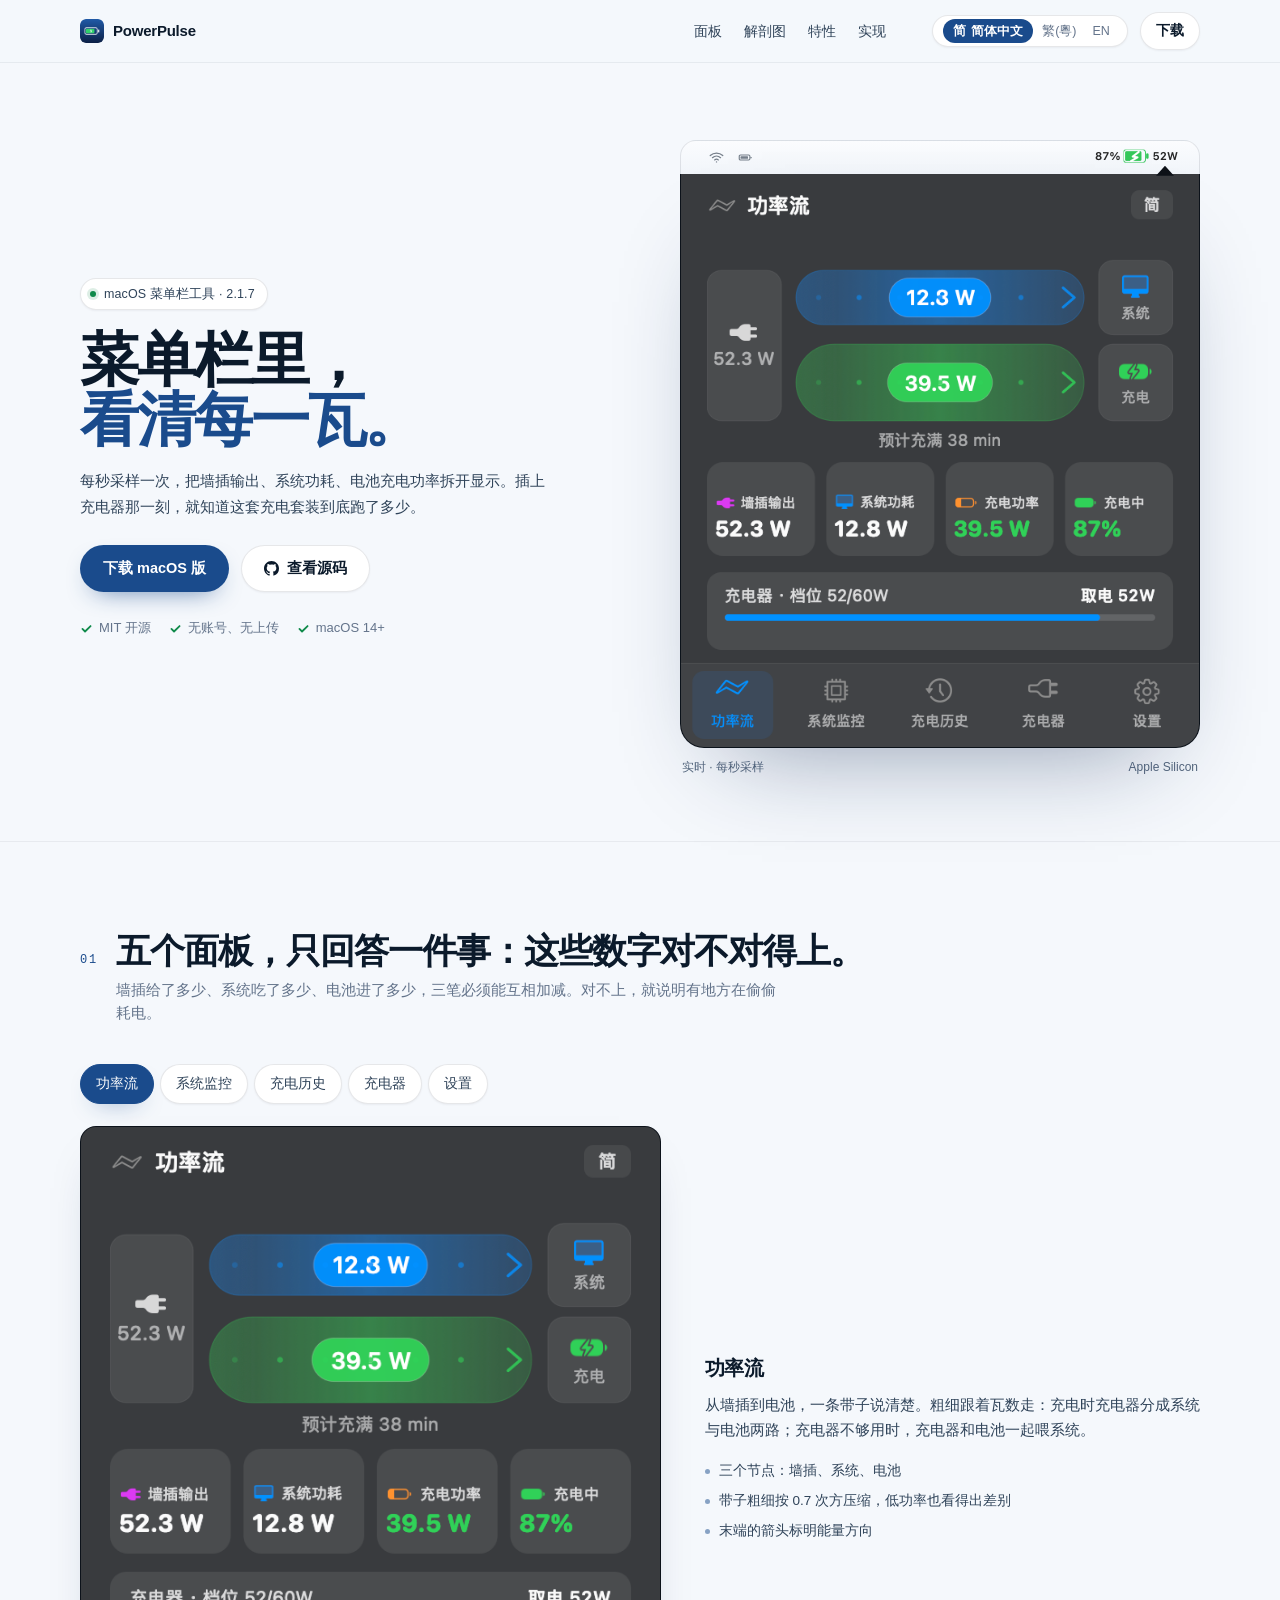
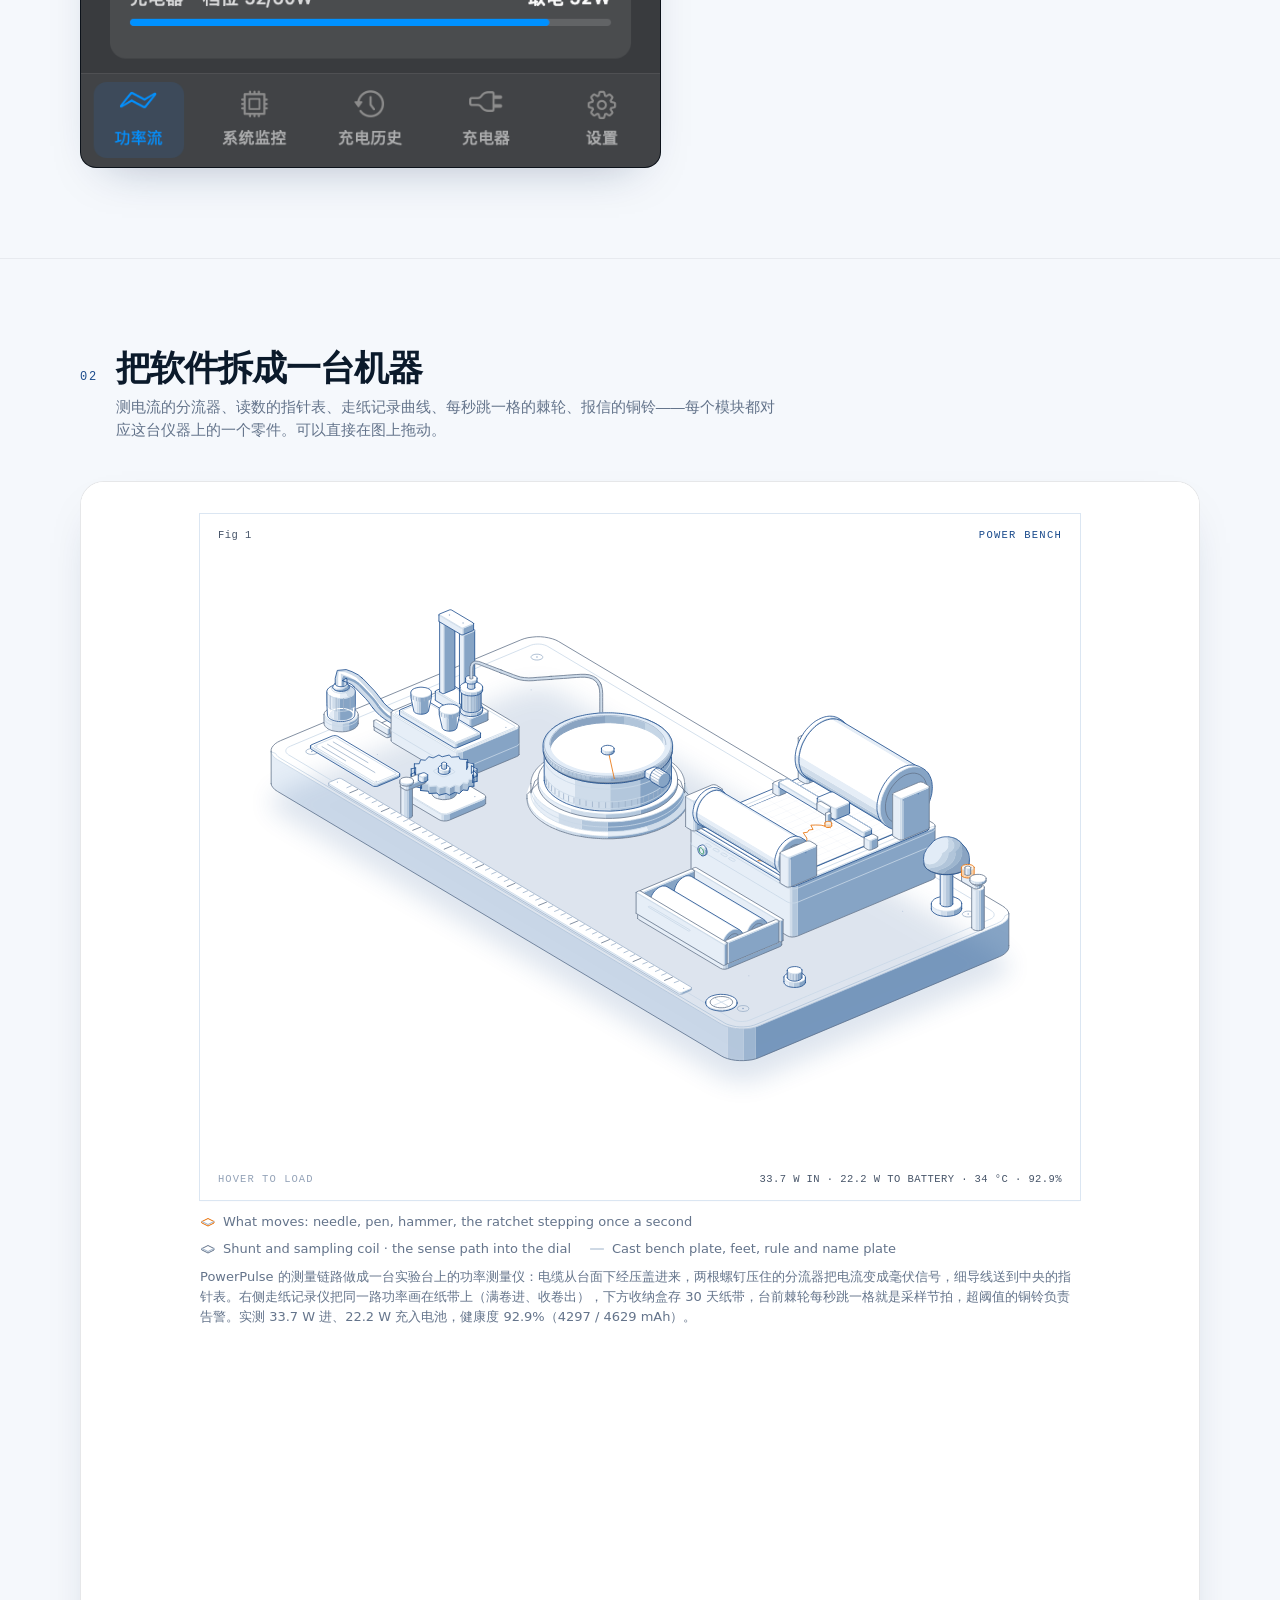
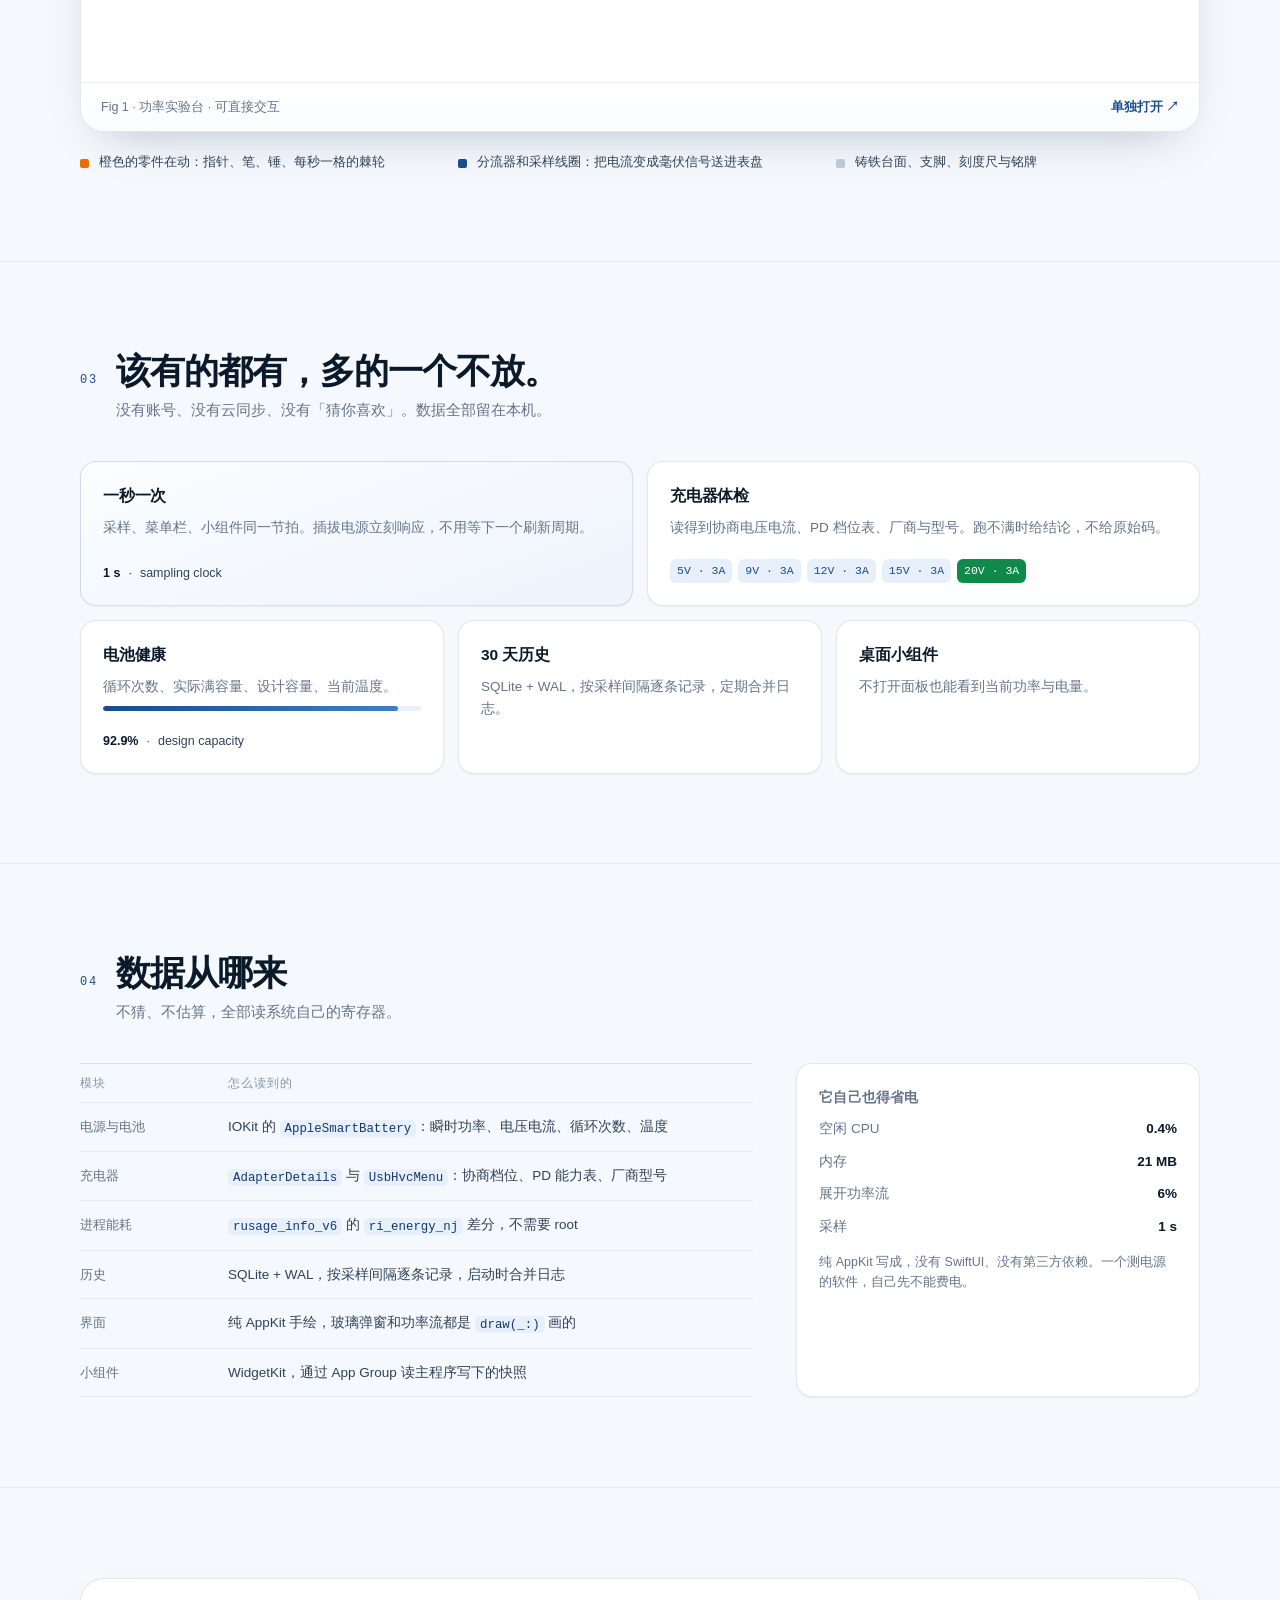
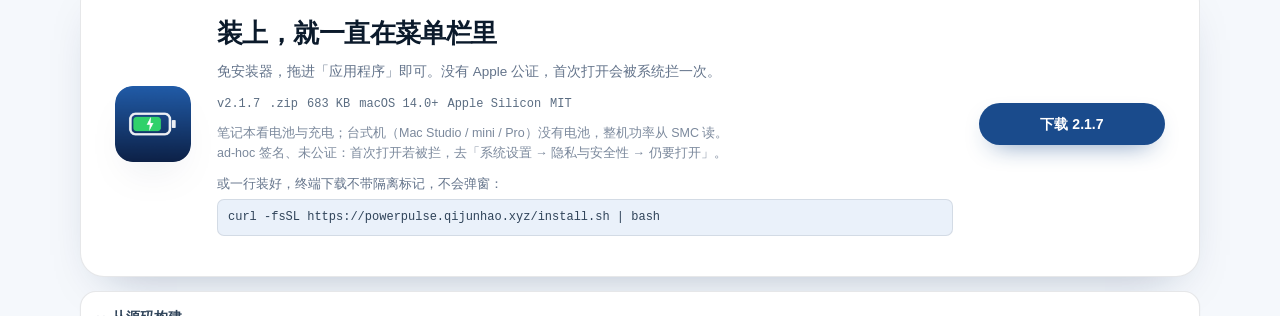
==== commit 60e3325e: "refactor(site): three languages — 简 / 繁(粵) / EN Cantonese is written in traditional characters, so a" ====
--- a/docs/index.html
+++ b/docs/index.html
@@ -21,7 +21,7 @@
   <a class="brand" href="index.html"><img src="img/appicon.png" alt=""><span>PowerPulse</span></a>
   <div class="nav-links"><a href="#panels">面板</a><a href="#anatomy">解剖图</a><a href="#features">特性</a><a href="#specs">实现</a></div>
   <div class="nav-actions">
-    <div class="lang"><a class="on" href="index.html" lang="zh-CN" aria-current="page"><span class="abbr">简</span><span class="full"><span>简体中文</span></span></a><a class="" href="zh-hant/index.html" lang="zh-TW"><span class="abbr">繁</span><span class="full"><span>繁體中文</span></span></a><a class="" href="yue/index.html" lang="yue"><span class="abbr">粵</span><span class="full"><span>廣東話</span></span></a><a class="" href="en/index.html" lang="en"><span class="abbr">EN</span><span class="full"><span>English</span></span></a></div>
+    <div class="lang"><a class="on" href="index.html" lang="zh-CN" aria-current="page"><span class="abbr">简</span><span class="full"><span>简体中文</span></span></a><a class="" href="zh-hant/index.html" lang="yue"><span class="abbr">繁(粵)</span><span class="full"><span>繁體中文</span></span></a><a class="" href="en/index.html" lang="en"><span class="abbr">EN</span><span class="full"><span>English</span></span></a></div>
     <a class="btn btn-ghost nav-dl" href="https://github.com/777cola/PowerPulse/releases/latest">下载</a>
   </div>
 </div></nav>
--- a/docs/assets/site.css
+++ b/docs/assets/site.css
@@ -244,7 +244,7 @@
   .wrap{width:calc(100% - 32px)}
   .nav-in{gap:12px}
   .nav-dl{display:none}
-  .lang{width:168px;padding:3px;font-size:12px;gap:1px}
+  .lang{width:182px;padding:3px;font-size:12px;gap:1px}
   .lang a{height:26px;padding:0 6px}
   .lang a.on{padding:0 8px}
   .lang a.on .full{padding-left:4px}
@@ -263,7 +263,7 @@
 }
 @media (max-width:360px){
   .brand{font-size:13px}
-  .lang{width:158px;font-size:11px}
+  .lang{width:166px;font-size:10.5px}
   .lang a{height:24px;padding:0 5px}
   .lang a.on{padding:0 7px}
 }
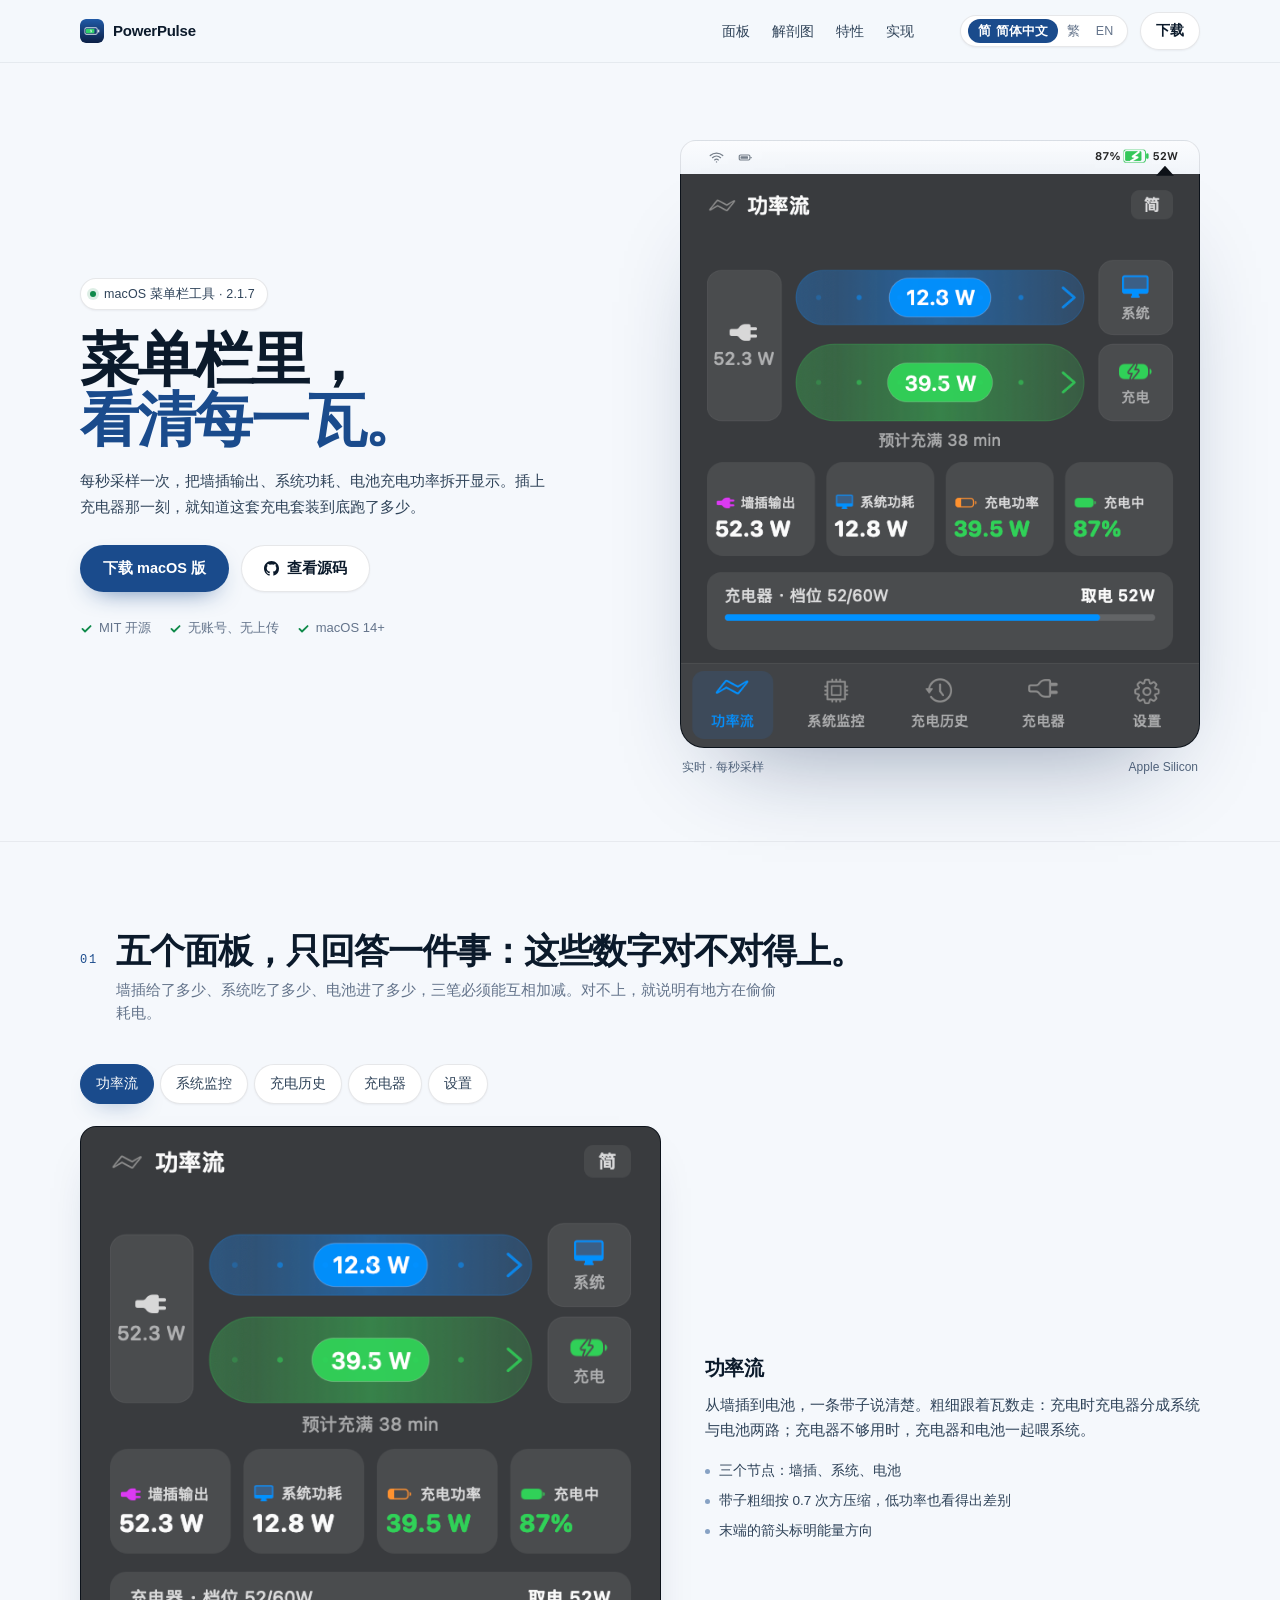
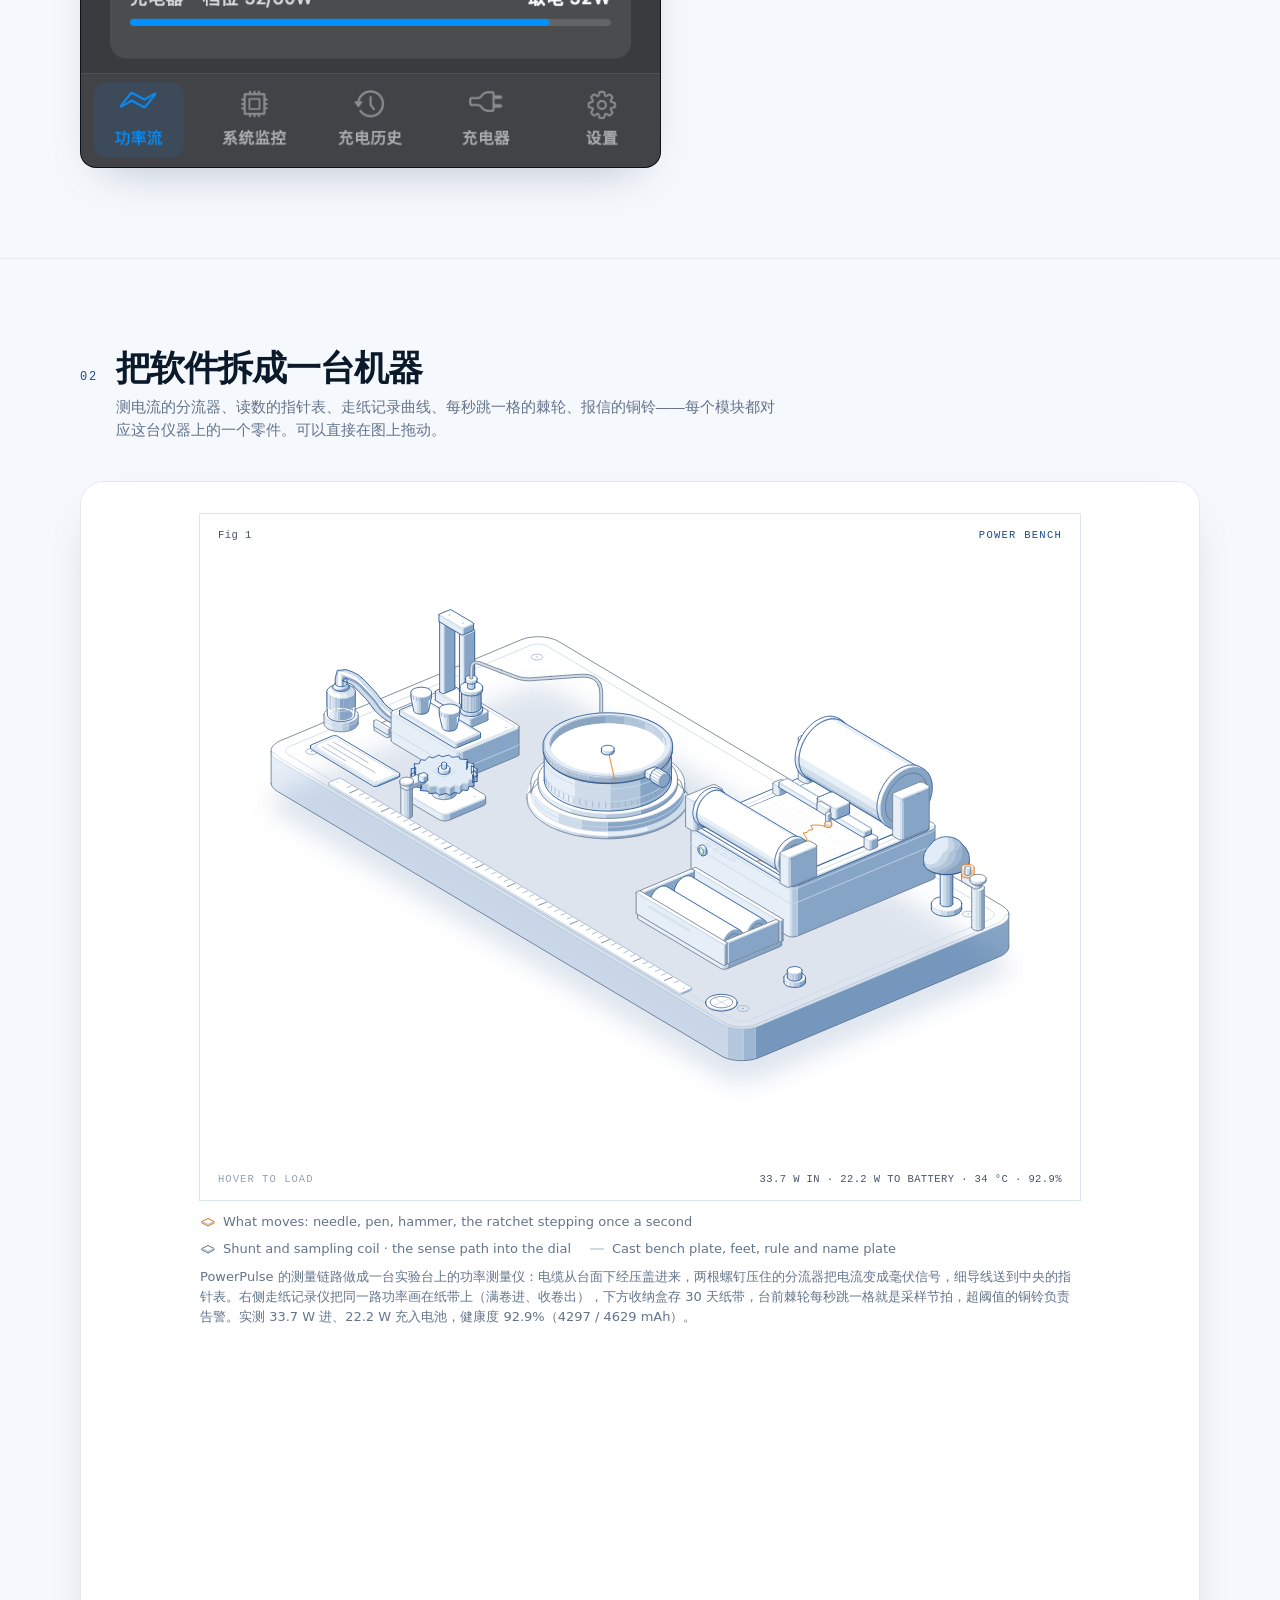
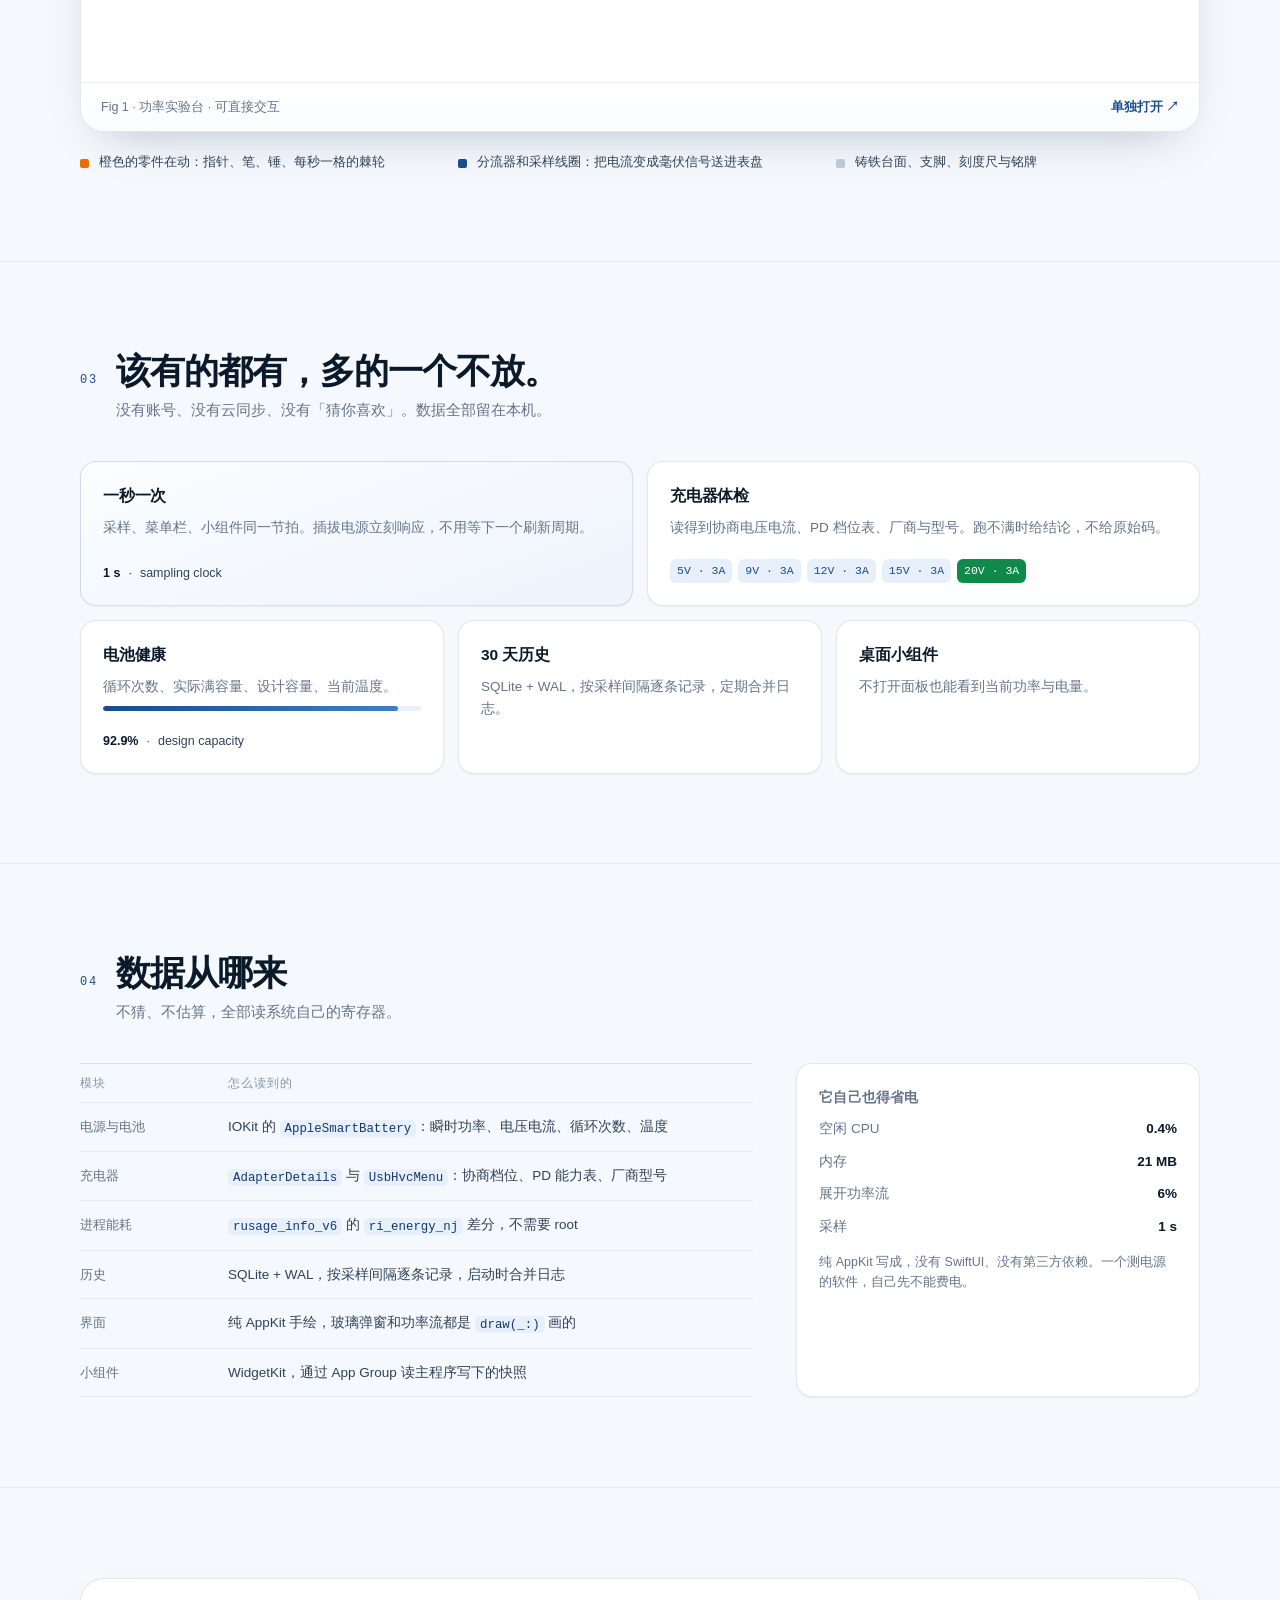
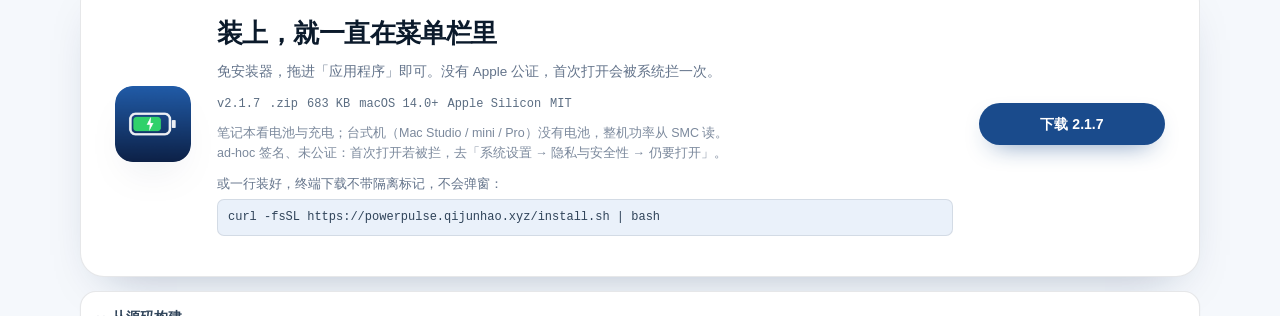
==== commit 029b81e5: "feat(site): switcher reads 简 / 繁 / EN; animate the pill before navigating - drop the 粵 label: Canton" ====
--- a/docs/index.html
+++ b/docs/index.html
@@ -21,7 +21,7 @@
   <a class="brand" href="index.html"><img src="img/appicon.png" alt=""><span>PowerPulse</span></a>
   <div class="nav-links"><a href="#panels">面板</a><a href="#anatomy">解剖图</a><a href="#features">特性</a><a href="#specs">实现</a></div>
   <div class="nav-actions">
-    <div class="lang"><a class="on" href="index.html" lang="zh-CN" aria-current="page"><span class="abbr">简</span><span class="full"><span>简体中文</span></span></a><a class="" href="zh-hant/index.html" lang="yue"><span class="abbr">繁(粵)</span><span class="full"><span>繁體中文</span></span></a><a class="" href="en/index.html" lang="en"><span class="abbr">EN</span><span class="full"><span>English</span></span></a></div>
+    <div class="lang"><a class="on" href="index.html" lang="zh-CN" aria-current="page"><span class="abbr">简</span><span class="full"><span>简体中文</span></span></a><a class="" href="zh-hant/index.html" lang="zh-Hant"><span class="abbr">繁</span><span class="full"><span>繁體中文</span></span></a><a class="" href="en/index.html" lang="en"><span class="abbr">EN</span><span class="full"><span>English</span></span></a></div>
     <a class="btn btn-ghost nav-dl" href="https://github.com/777cola/PowerPulse/releases/latest">下载</a>
   </div>
 </div></nav>
@@ -167,5 +167,23 @@
   });
 })();
 </script>
+
+<!-- 语言切换：先播完胶囊展开动画，再跳转（三个语言是三张静态页） -->
+<script>
+(function(){
+  var links = document.querySelectorAll('.lang a');
+  var reduce = matchMedia('(prefers-reduced-motion: reduce)').matches;
+  links.forEach(function(a){
+    a.addEventListener('click', function(e){
+      if (e.metaKey || e.ctrlKey || e.shiftKey || e.altKey || e.button !== 0) return;
+      e.preventDefault();
+      if (a.classList.contains('on')) return;
+      links.forEach(function(x){ x.classList.remove('on'); });
+      a.classList.add('on');
+      setTimeout(function(){ location.href = a.href; }, reduce ? 0 : 280);
+    });
+  });
+})();
+</script>
 </body>
 </html>
--- a/docs/assets/site.css
+++ b/docs/assets/site.css
@@ -40,14 +40,14 @@
 .nav-links a:hover::after{right:0}
 .nav-actions{display:flex;align-items:center;gap:12px;margin-left:20px}
 .lang{display:flex;align-items:center;justify-content:center;gap:2px;
-  width:196px;border:1px solid var(--line);border-radius:999px;
+  width:168px;border:1px solid var(--line);border-radius:999px;
   padding:3px;background:#fff;font-size:12.5px;box-shadow:var(--shadow-s)}
 /* 当前语言展开全称：简 → 简 简体中文，外框定宽，导航不会被推着走 */
 .lang a{display:inline-flex;align-items:center;justify-content:center;height:24px;
   padding:0 7px;border-radius:999px;color:var(--muted);transition:.16s ease;line-height:1;white-space:nowrap}
 .lang a .full{display:grid;grid-template-columns:0fr;padding-left:0;
-  transition:grid-template-columns .42s cubic-bezier(.22,1,.36,1),padding-left .42s cubic-bezier(.22,1,.36,1)}
-.lang a .full > span{overflow:hidden;white-space:nowrap;opacity:0;transition:opacity .22s .1s}
+  transition:grid-template-columns .3s cubic-bezier(.22,1,.36,1),padding-left .3s cubic-bezier(.22,1,.36,1)}
+.lang a .full > span{overflow:hidden;white-space:nowrap;opacity:0;transition:opacity .16s .06s}
 .lang a.on{background:var(--blue);color:#fff;font-weight:600;padding:0 10px}
 .lang a.on .full{grid-template-columns:1fr;padding-left:5px}
 .lang a.on .full > span{opacity:1}
@@ -72,7 +72,7 @@
   font-weight:680;text-wrap:balance}
 h1 em{font-style:normal;color:var(--blue)}
 h1 .ln{display:block}
-html[lang^="zh"] h1 .ln,html[lang="yue"] h1 .ln{white-space:nowrap}
+html[lang^="zh"] h1 .ln{white-space:nowrap}
 html[lang=en] h1{font-size:clamp(32px,3.9vw,50px)}
 .nav-dl{padding:7px 15px;font-size:13.5px}
 .hero-sub{margin:18px 0 0;max-width:31em;color:var(--ink2);font-size:clamp(15px,1.15vw,16.5px);line-height:1.68}
@@ -244,7 +244,7 @@
   .wrap{width:calc(100% - 32px)}
   .nav-in{gap:12px}
   .nav-dl{display:none}
-  .lang{width:182px;padding:3px;font-size:12px;gap:1px}
+  .lang{width:152px;padding:3px;font-size:12px;gap:1px}
   .lang a{height:26px;padding:0 6px}
   .lang a.on{padding:0 8px}
   .lang a.on .full{padding-left:4px}
@@ -263,7 +263,7 @@
 }
 @media (max-width:360px){
   .brand{font-size:13px}
-  .lang{width:166px;font-size:10.5px}
+  .lang{width:138px;font-size:10.5px}
   .lang a{height:24px;padding:0 5px}
   .lang a.on{padding:0 7px}
 }
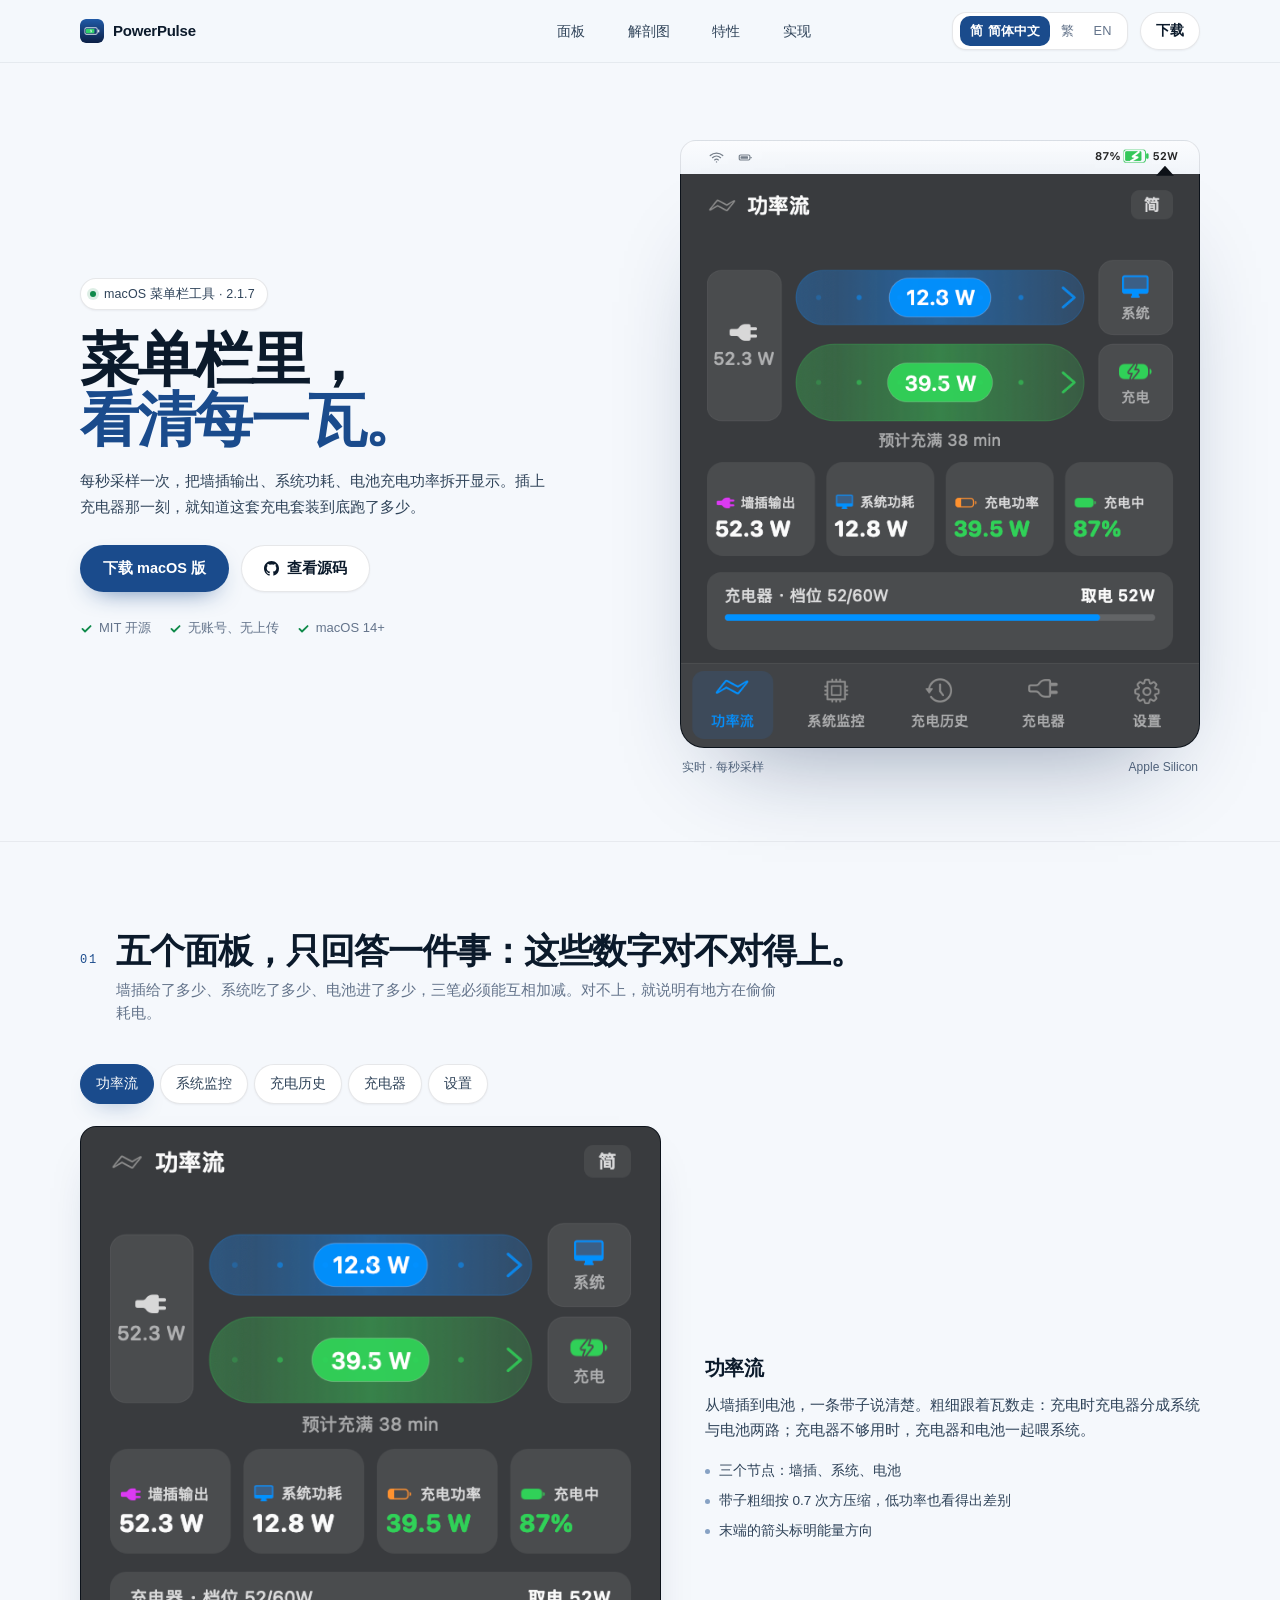
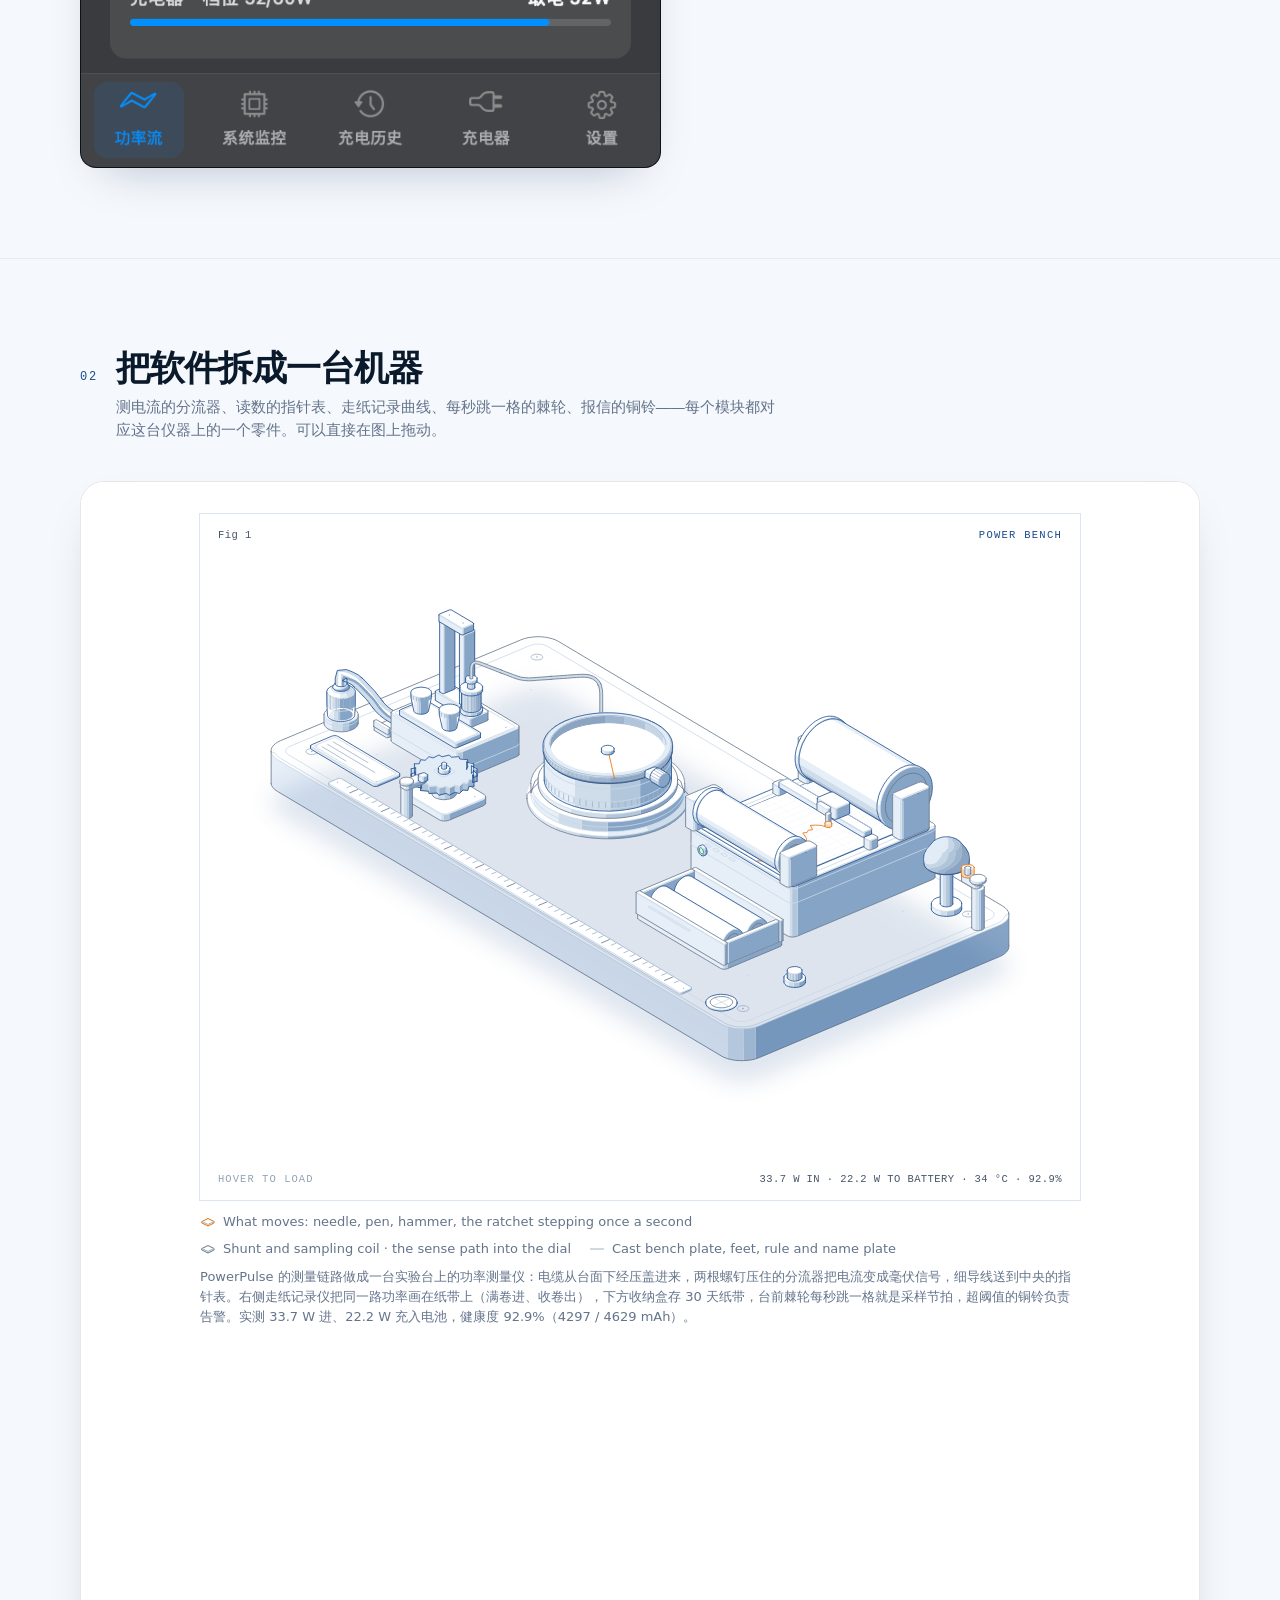
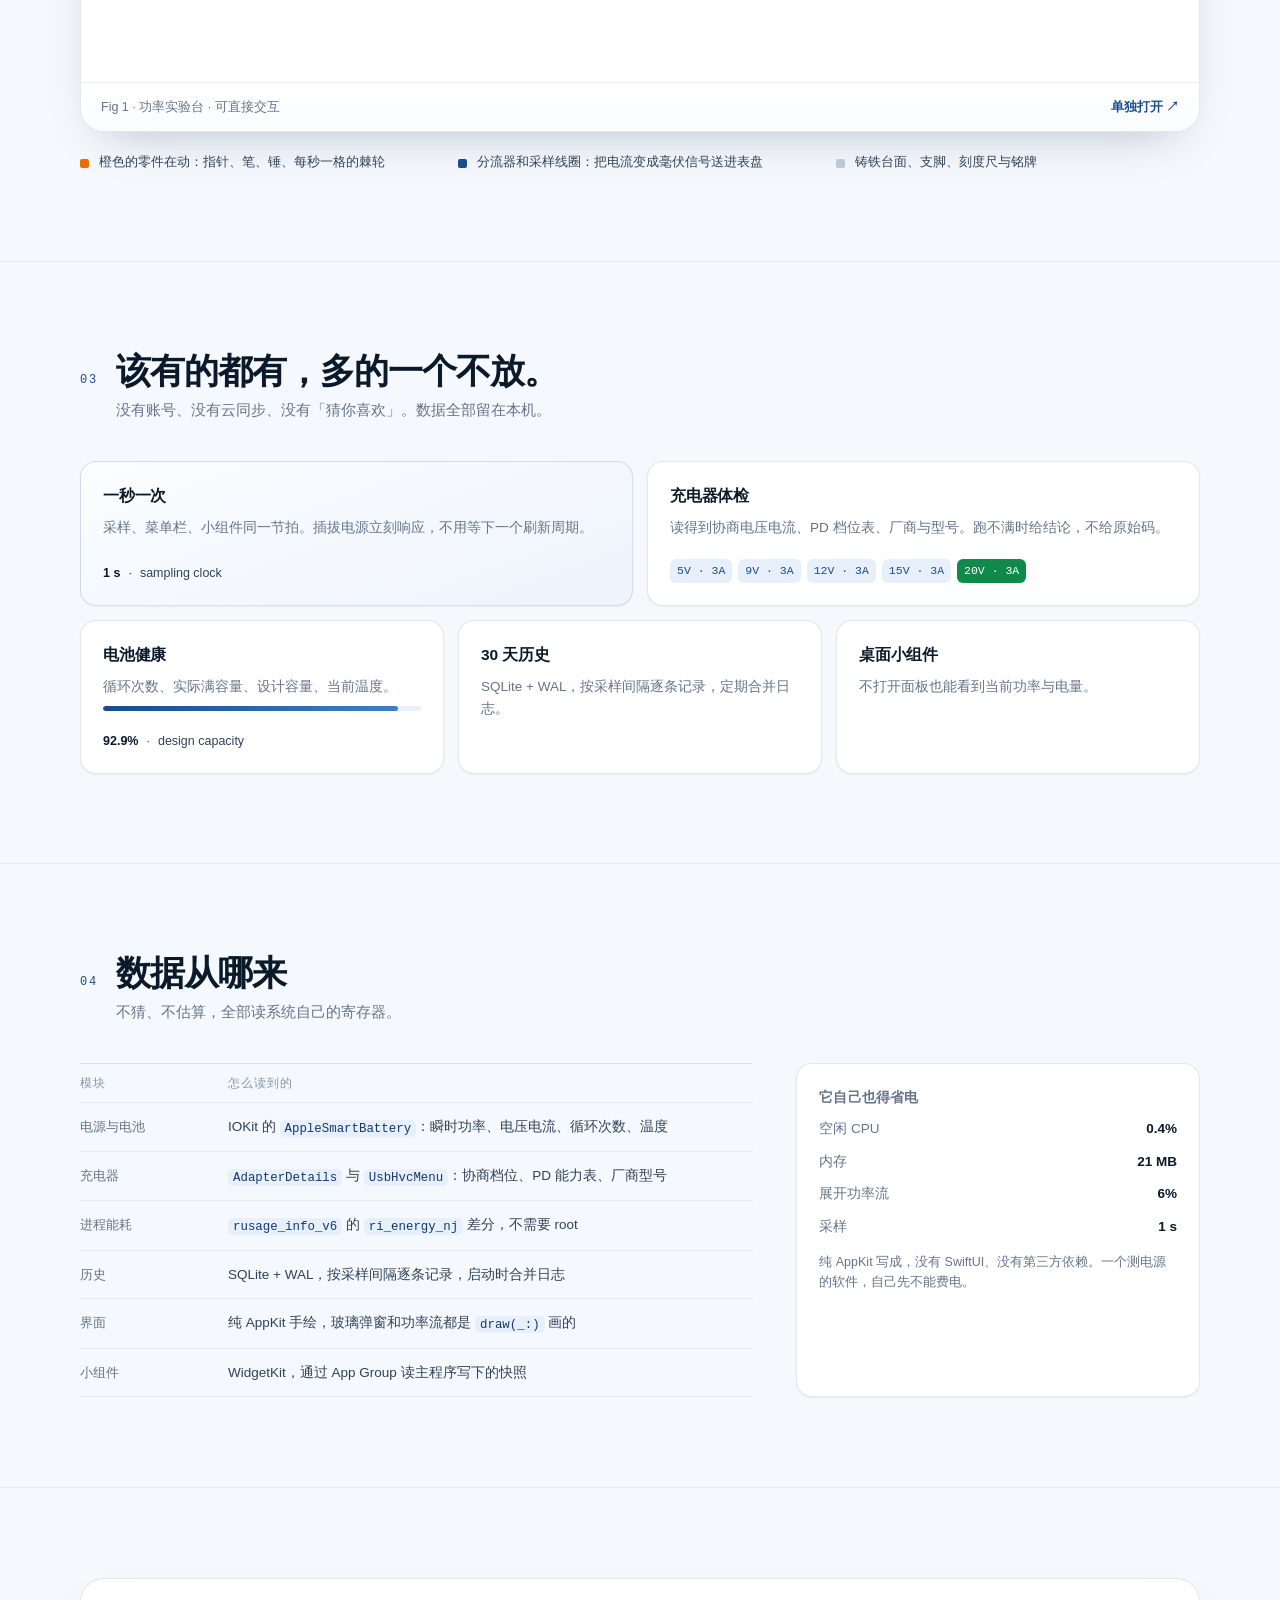
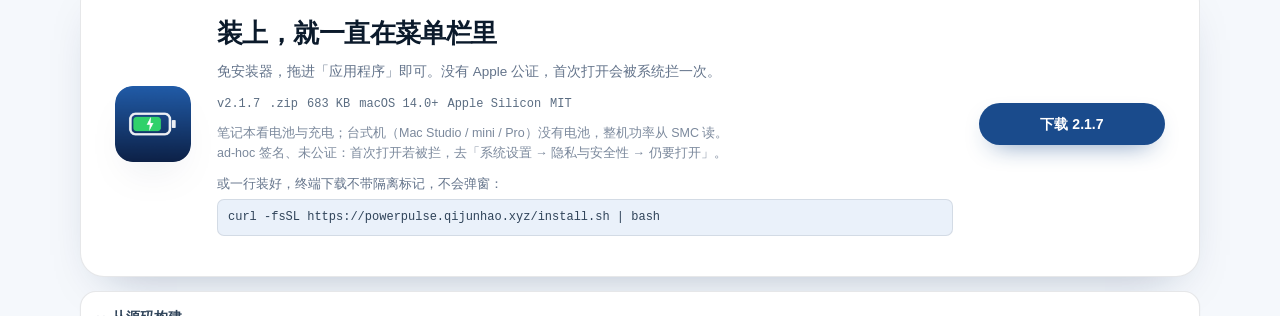
==== commit d8d7cdb3: "解剖图字幕随语言切换；导航右侧定宽" ====
--- a/docs/index.html
+++ b/docs/index.html
@@ -109,8 +109,8 @@
 <section class="sec" id="anatomy"><div class="wrap">
   <div class="sec-head"><span class="num">02</span><div><h2>把软件拆成一台机器</h2><p>测电流的分流器、读数的指针表、走纸记录曲线、每秒跳一格的棘轮、报信的铜铃——每个模块都对应这台仪器上的一个零件。可以直接在图上拖动。</p></div></div>
   <div class="anatomy">
-    <iframe id="pb" src="assets/powerbench.html?embed=1" title="PowerPulse anatomy" loading="lazy" height="880" scrolling="no"></iframe>
-    <div class="anatomy-foot"><span>Fig 1 · 功率实验台 · 可直接交互</span><a href="assets/powerbench.html">单独打开 ↗</a></div>
+    <iframe id="pb" src="assets/powerbench.html?embed=1&lang=zh" title="PowerPulse anatomy" loading="lazy" height="880" scrolling="no"></iframe>
+    <div class="anatomy-foot"><span>Fig 1 · 功率实验台 · 可直接交互</span><a href="assets/powerbench.html?lang=zh">单独打开 ↗</a></div>
   </div>
   <div class="keys"><div class="key"><i class="k1"></i><span>橙色的零件在动：指针、笔、锤、每秒一格的棘轮</span></div><div class="key"><i class="k2"></i><span>分流器和采样线圈：把电流变成毫伏信号送进表盘</span></div><div class="key"><i class="k3"></i><span>铸铁台面、支脚、刻度尺与铭牌</span></div></div>
 </div></section>
--- a/docs/assets/site.css
+++ b/docs/assets/site.css
@@ -33,18 +33,22 @@
 .brand{display:flex;align-items:center;gap:9px;font-weight:650;letter-spacing:-.015em;font-size:15px}
 .brand img{width:24px;height:24px;border-radius:6px}
 .nav-links{display:flex;gap:22px;margin-left:auto;font-size:14px;color:var(--ink2)}
+/* 导航条定宽：中英切换时链接区长度不变，整条导航不左右跑 */
+@media (min-width:901px){.nav-links{width:340px;justify-content:space-evenly;gap:0}}
 .nav-links a{position:relative;padding:4px 0;transition:color .16s ease}
 .nav-links a:hover{color:var(--blue)}
 .nav-links a::after{content:"";position:absolute;left:0;right:100%;bottom:0;height:1.5px;
   background:var(--blue);transition:right .22s cubic-bezier(.22,.7,.3,1)}
 .nav-links a:hover::after{right:0}
 .nav-actions{display:flex;align-items:center;gap:12px;margin-left:20px}
+/* 右侧操作区定宽：中英切换时“下载/Download”变宽不会把导航链接推着跑 */
+@media (min-width:901px){.nav-actions{width:300px;justify-content:flex-end}}
 .lang{display:flex;align-items:center;justify-content:center;gap:2px;
-  width:168px;border:1px solid var(--line);border-radius:999px;
-  padding:3px;background:#fff;font-size:12.5px;box-shadow:var(--shadow-s)}
+  width:176px;height:38px;border:1px solid var(--line);border-radius:14px;
+  padding:3px;background:#fff;font-size:12.8px;box-shadow:var(--shadow-s)}
 /* 当前语言展开全称：简 → 简 简体中文，外框定宽，导航不会被推着走 */
-.lang a{display:inline-flex;align-items:center;justify-content:center;height:24px;
-  padding:0 7px;border-radius:999px;color:var(--muted);transition:.16s ease;line-height:1;white-space:nowrap}
+.lang a{display:inline-flex;align-items:center;justify-content:center;height:30px;
+  padding:0 9px;border-radius:10px;color:var(--muted);transition:.16s ease;line-height:1;white-space:nowrap}
 .lang a .full{display:grid;grid-template-columns:0fr;padding-left:0;
   transition:grid-template-columns .3s cubic-bezier(.22,1,.36,1),padding-left .3s cubic-bezier(.22,1,.36,1)}
 .lang a .full > span{overflow:hidden;white-space:nowrap;opacity:0;transition:opacity .16s .06s}
@@ -244,8 +248,8 @@
   .wrap{width:calc(100% - 32px)}
   .nav-in{gap:12px}
   .nav-dl{display:none}
-  .lang{width:152px;padding:3px;font-size:12px;gap:1px}
-  .lang a{height:26px;padding:0 6px}
+  .lang{width:146px;height:34px;padding:2px;font-size:11.2px;gap:1px;border-radius:10px}
+  .lang a{height:28px;padding:0 6px;border-radius:8px}
   .lang a.on{padding:0 8px}
   .lang a.on .full{padding-left:4px}
   h1{font-size:clamp(32px,8.4vw,40px)}
